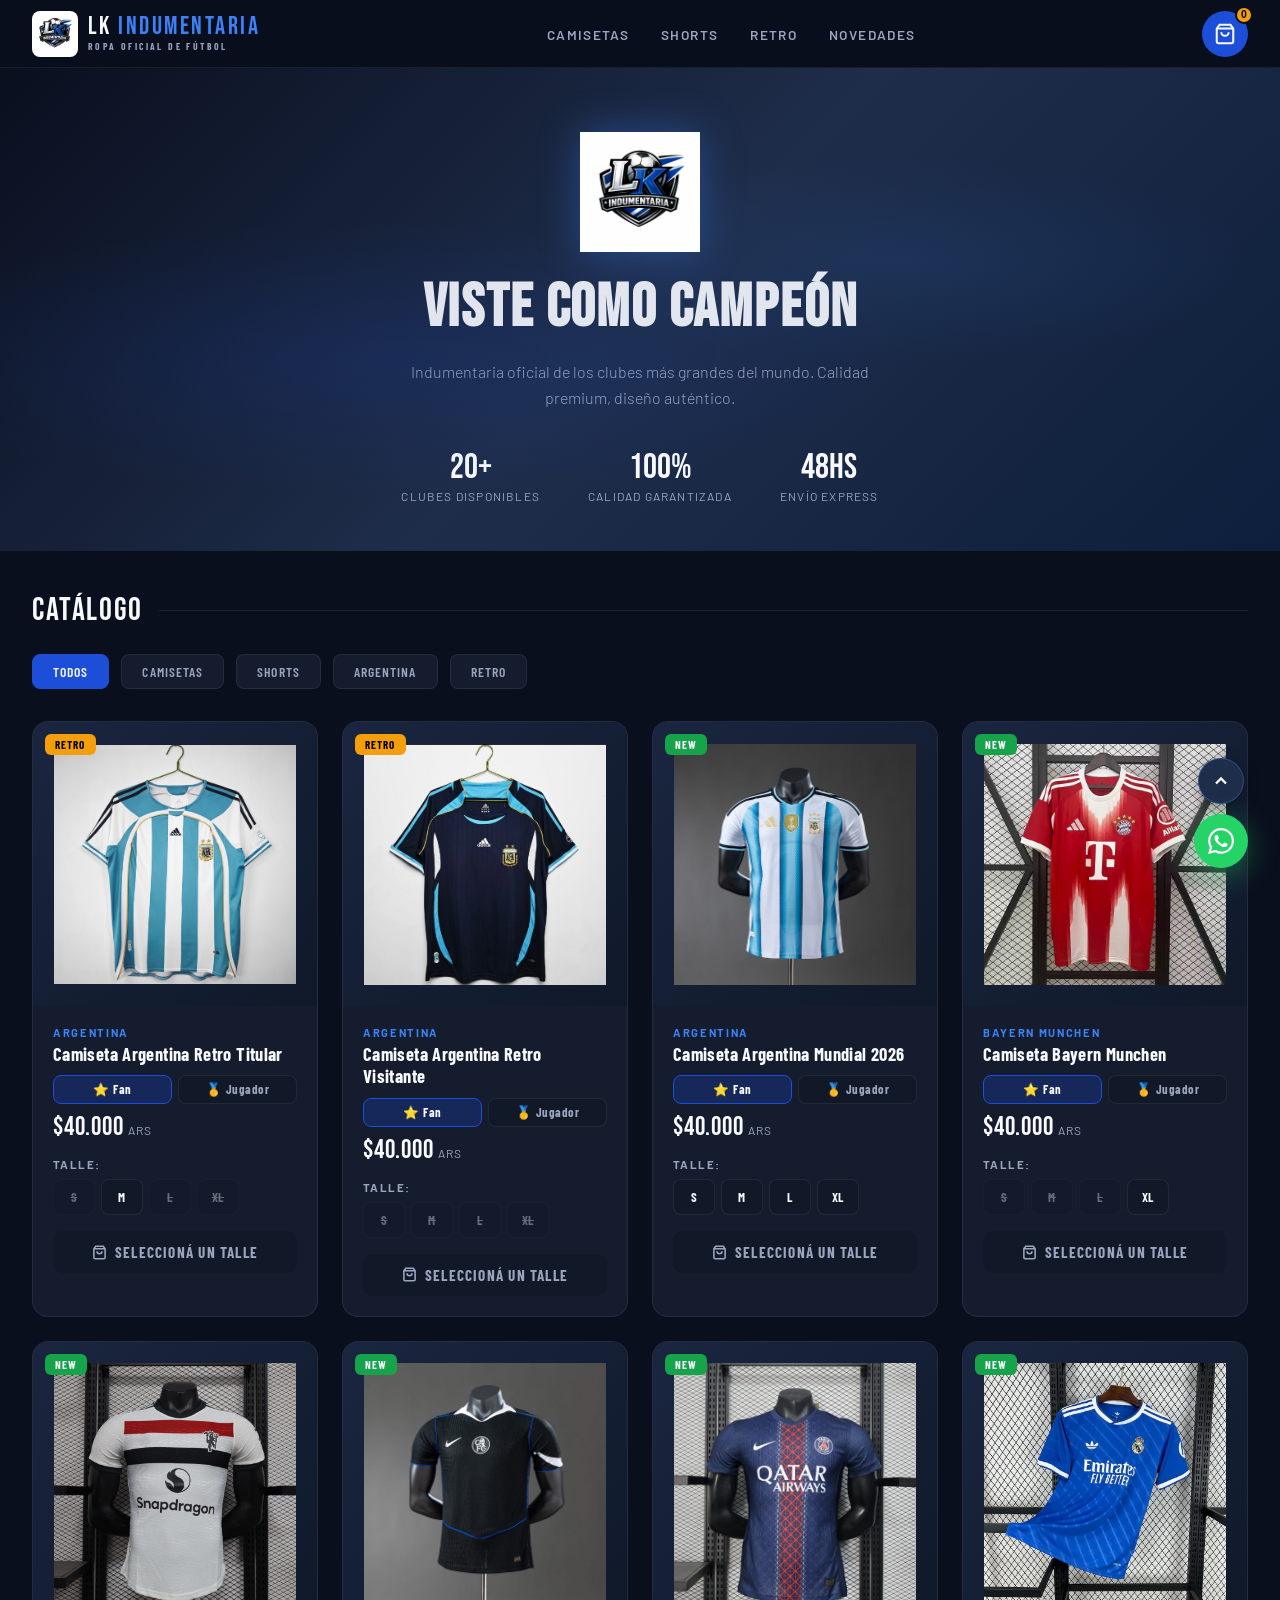
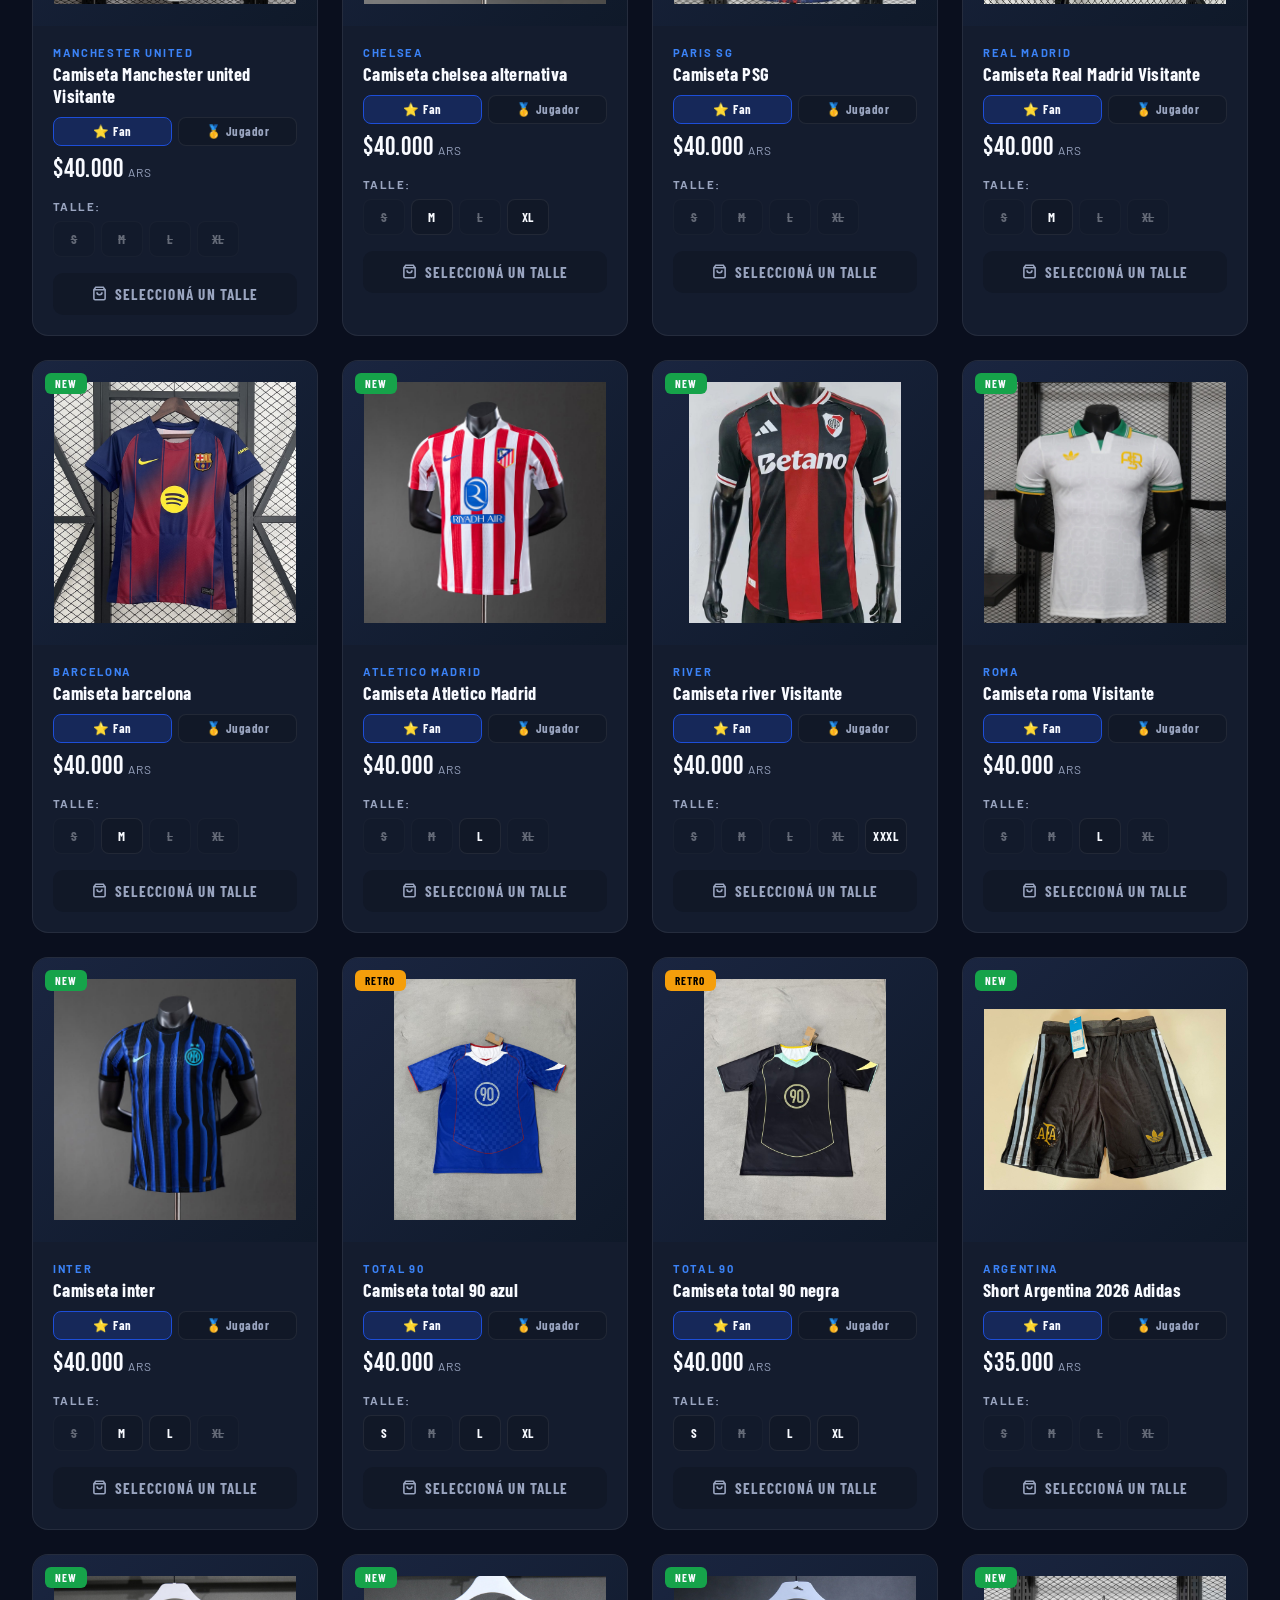
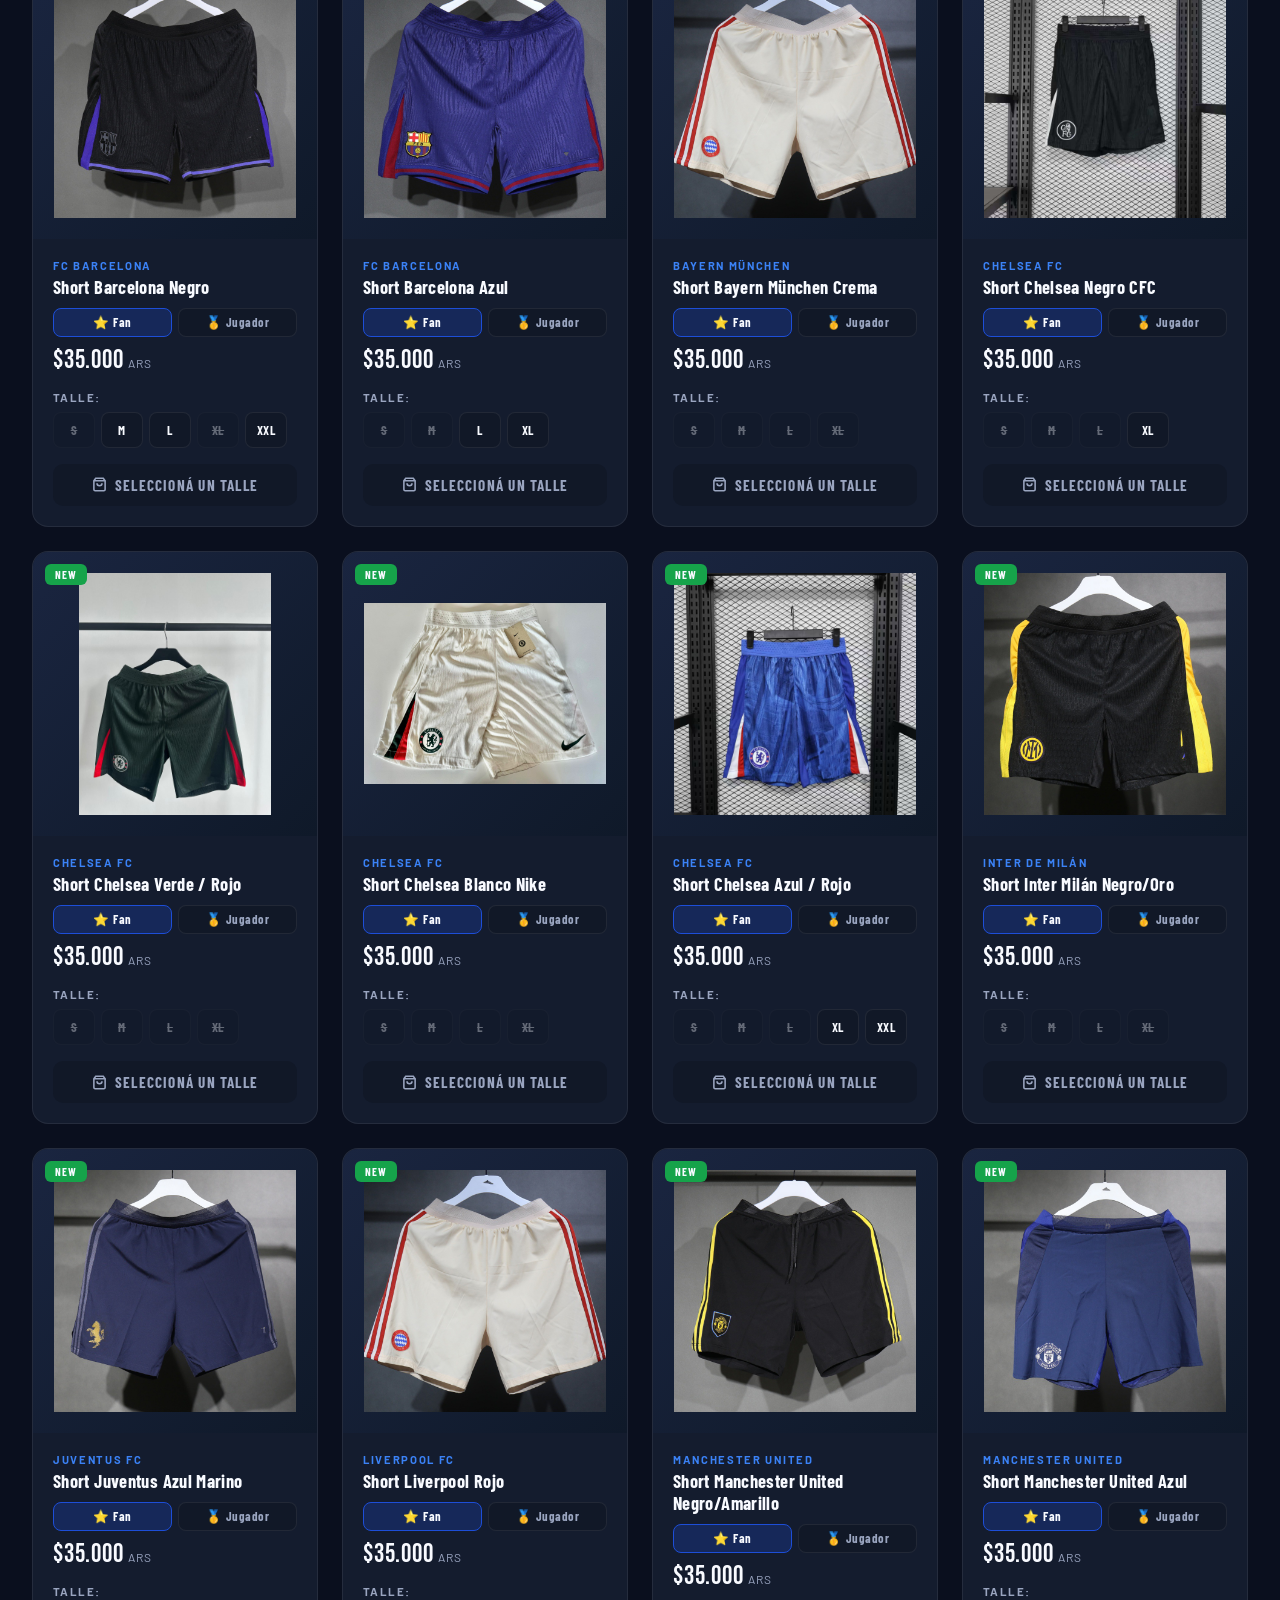
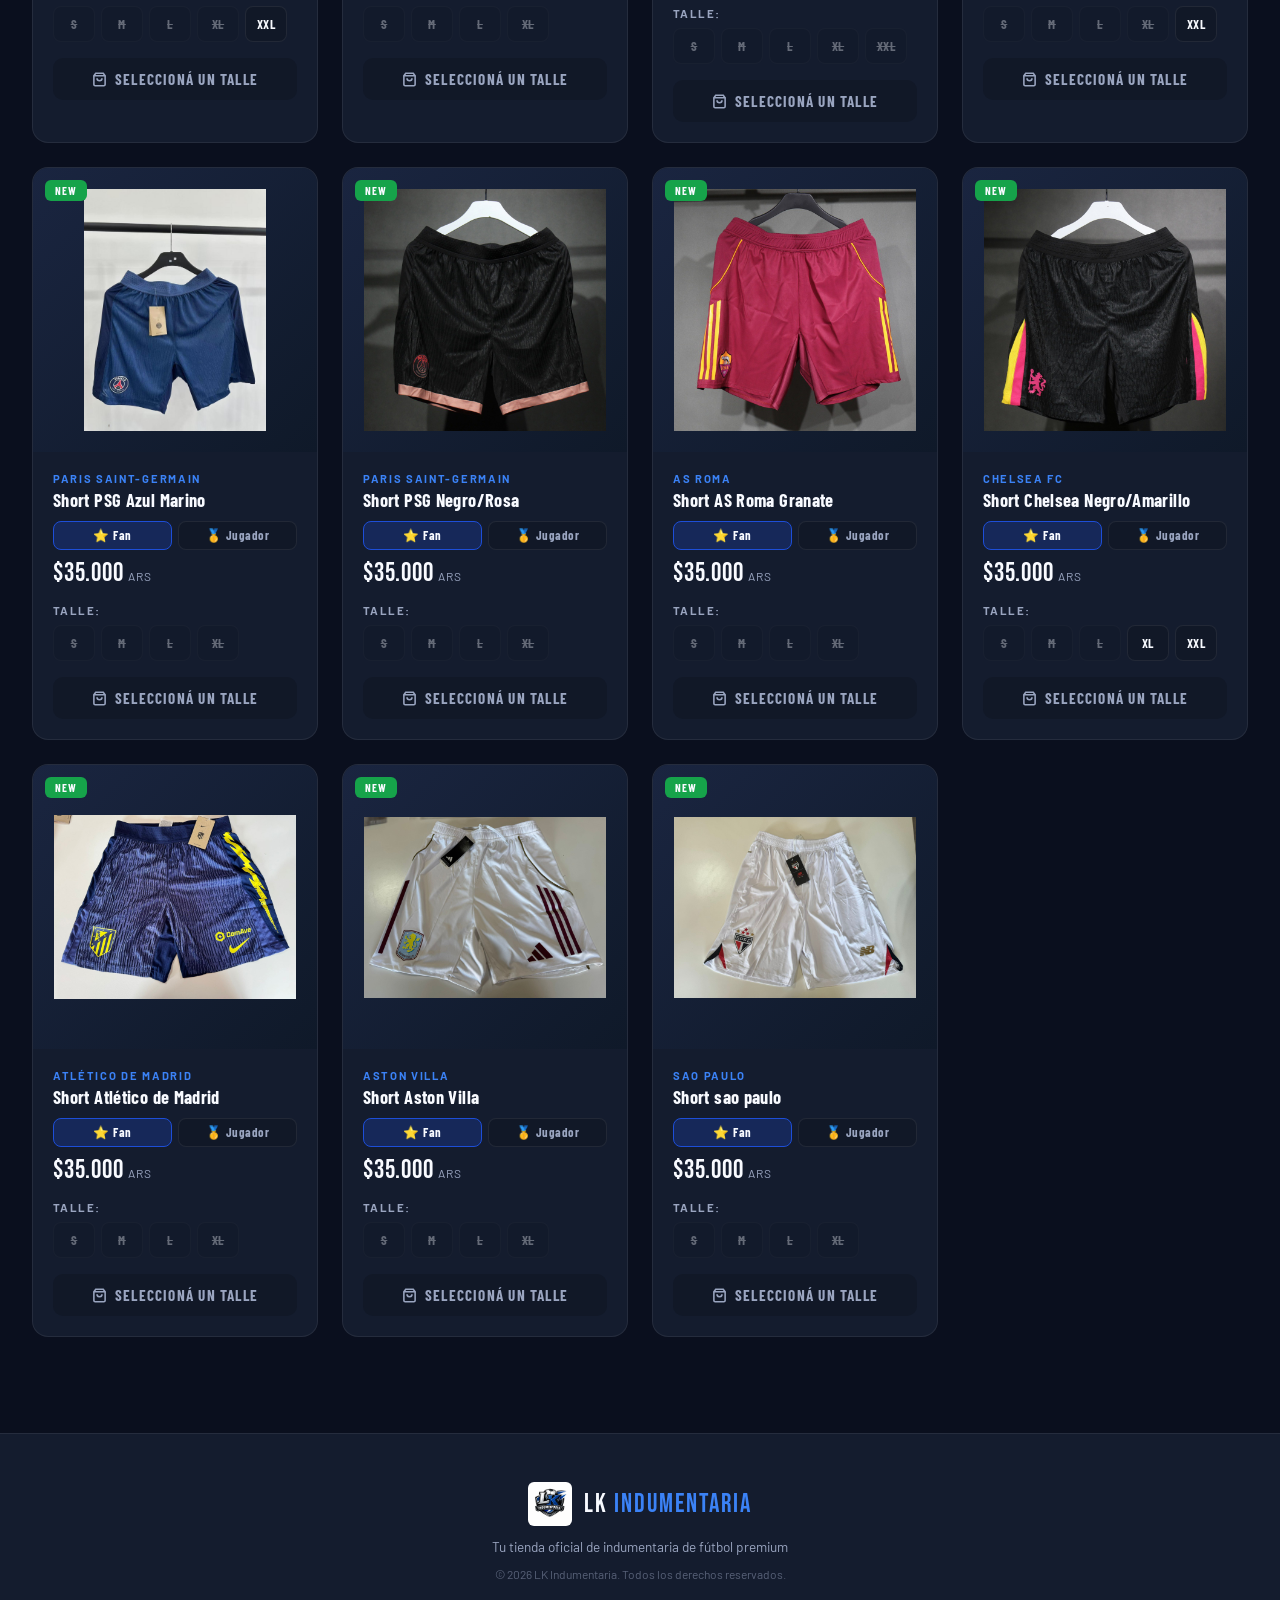
==== index.html @ b0dd3522 "agregano primeros archivos" ====
<!DOCTYPE html>
<html lang="es">
<head>
  <meta charset="UTF-8">
  <meta name="viewport" content="width=device-width, initial-scale=1.0">
  <title>LK Indumentaria — Ropa Oficial de Fútbol</title>
  <link rel="icon" type="image/jpeg" href="logo.jpeg">
  <link href="https://fonts.googleapis.com/css2?family=Bebas+Neue&family=Barlow:wght@300;400;500;600;700&family=Barlow+Condensed:wght@400;600;700;800&display=swap" rel="stylesheet">
  <link rel="stylesheet" href="style.css">
</head>
<body>

  <!-- ══════════════════ NAVBAR ══════════════════ -->
  <nav>
    <a class="nav-logo" href="#">
      <img data-logo src="" alt="LK Indumentaria Logo">
      <div>
        <div class="nav-logo-text">LK <span>Indumentaria</span></div>
        <div class="nav-logo-sub">Ropa Oficial de Fútbol</div>
      </div>
    </a>

    <ul class="nav-links">
      <li><a href="#catalog" onclick="filterFromNav('camiseta')">Camisetas</a></li>
      <li><a href="#catalog" onclick="filterFromNav('short')">Shorts</a></li>
      <li><a href="#catalog" onclick="filterFromNav('retro')">Retro</a></li>
      <li><a href="#catalog" onclick="filterFromNav('all')">Novedades</a></li>
    </ul>

    <div class="nav-right">
      <!-- Carrito: solo ícono + badge -->
      <button class="cart-btn" onclick="toggleCart()" title="Ver carrito">
        <svg width="22" height="22" fill="none" stroke="currentColor" stroke-width="2.2" viewBox="0 0 24 24">
          <path d="M6 2L3 6v14a2 2 0 002 2h14a2 2 0 002-2V6l-3-4z"/>
          <line x1="3" y1="6" x2="21" y2="6"/>
          <path d="M16 10a4 4 0 01-8 0"/>
        </svg>
        <span class="cart-count" id="cartCount">0</span>
      </button>
    </div>
  </nav>

  <!-- ══════════════════ HERO ══════════════════ -->
  <section class="hero">
    <img class="hero-logo" data-logo src="" alt="LK Indumentaria">
 
    <h1>VISTE COMO CAMPEÓN</h1>
    <p>Indumentaria oficial de los clubes más grandes del mundo. Calidad premium, diseño auténtico.</p>
    <div class="hero-stats">
      <div class="stat">
        <div class="stat-num">20+</div>
        <div class="stat-label">Clubes Disponibles</div>
      </div>
      <div class="stat">
        <div class="stat-num">100%</div>
        <div class="stat-label">Calidad Garantizada</div>
      </div>
      <div class="stat">
        <div class="stat-num">48hs</div>
        <div class="stat-label">Envío Express</div>
      </div>
    </div>
  </section>

  <!-- ══════════════════ FILTER TABS ══════════════════ -->
  <section class="filter-section">
    <div class="section-title">Catálogo</div>
    <div class="filter-tabs">
      <button class="filter-tab active" onclick="filterProducts('all', this)">Todos</button>
      <button class="filter-tab" onclick="filterProducts('camiseta', this)">Camisetas</button>
      <button class="filter-tab" onclick="filterProducts('short', this)">Shorts</button>
      <button class="filter-tab" onclick="filterProducts('argentina', this)">Argentina</button>
      <button class="filter-tab" onclick="filterProducts('retro', this)">Retro</button>
    </div>
  </section>

  <!-- ══════════════════ CATALOG ══════════════════ -->
  <div class="catalog" id="catalog"></div>

  <!-- ══════════════════ CART OVERLAY ══════════════════ -->
  <div class="cart-overlay" id="cartOverlay" onclick="toggleCart()"></div>

  <!-- ══════════════════ CART SIDEBAR ══════════════════ -->
  <div class="cart-sidebar" id="cartSidebar">
    <div class="cart-header">
      <h2>Carrito <span id="cartItemCount"></span></h2>
      <button class="close-cart" onclick="toggleCart()">✕</button>
    </div>
    <div class="cart-items" id="cartItems"></div>
    <div class="cart-footer" id="cartFooter" style="display:none">
      <div class="cart-total-row">
        <span class="cart-total-label">Total a pagar</span>
        <span class="cart-total-amount" id="cartTotal">$0</span>
      </div>
      <button class="checkout-btn">
        <svg width="20" height="20" viewBox="0 0 24 24" fill="currentColor">
          <path d="M17.472 14.382c-.297-.149-1.758-.867-2.03-.967-.273-.099-.471-.148-.67.15-.197.297-.767.966-.94 1.164-.173.199-.347.223-.644.075-.297-.15-1.255-.463-2.39-1.475-.883-.788-1.48-1.761-1.653-2.059-.173-.297-.018-.458.13-.606.134-.133.298-.347.446-.52.149-.174.198-.298.298-.497.099-.198.05-.371-.025-.52-.075-.149-.669-1.612-.916-2.207-.242-.579-.487-.5-.669-.51-.173-.008-.371-.01-.57-.01-.198 0-.52.074-.792.372-.272.297-1.04 1.016-1.04 2.479 0 1.462 1.065 2.875 1.213 3.074.149.198 2.096 3.2 5.077 4.487.709.306 1.262.489 1.694.625.712.227 1.36.195 1.871.118.571-.085 1.758-.719 2.006-1.413.248-.694.248-1.289.173-1.413-.074-.124-.272-.198-.57-.347m-5.421 7.403h-.004a9.87 9.87 0 01-5.031-1.378l-.361-.214-3.741.982.998-3.648-.235-.374a9.86 9.86 0 01-1.51-5.26c.001-5.45 4.436-9.884 9.888-9.884 2.64 0 5.122 1.03 6.988 2.898a9.825 9.825 0 012.893 6.994c-.003 5.45-4.437 9.884-9.885 9.884m8.413-18.297A11.815 11.815 0 0012.05 0C5.495 0 .16 5.335.157 11.892c0 2.096.547 4.142 1.588 5.945L.057 24l6.305-1.654a11.882 11.882 0 005.683 1.448h.005c6.554 0 11.89-5.335 11.893-11.893a11.821 11.821 0 00-3.48-8.413z"/>
        </svg>
        Pedir por WhatsApp
      </button>
      <p class="cart-note">🔒 Pago seguro · Envío a todo el país</p>
    </div>
  </div>

  <!-- ══════════════════ FABs (WhatsApp + Scroll Top) ══════════════════ -->
  <div class="fab-group">
    <!-- Scroll to top — aparece solo cuando bajás -->
    <button class="fab-scroll-top" id="fabScrollTop" onclick="scrollToTop()" title="Volver arriba">
      <svg width="20" height="20" fill="none" stroke="currentColor" stroke-width="2.8" viewBox="0 0 24 24">
        <polyline points="18 15 12 9 6 15"/>
      </svg>
    </button>
    <!-- WhatsApp — solo ícono -->
    <button class="wa-fab" onclick="openWhatsApp()" title="Consultanos por WhatsApp">
      <svg width="26" height="26" viewBox="0 0 24 24" fill="currentColor">
        <path d="M17.472 14.382c-.297-.149-1.758-.867-2.03-.967-.273-.099-.471-.148-.67.15-.197.297-.767.966-.94 1.164-.173.199-.347.223-.644.075-.297-.15-1.255-.463-2.39-1.475-.883-.788-1.48-1.761-1.653-2.059-.173-.297-.018-.458.13-.606.134-.133.298-.347.446-.52.149-.174.198-.298.298-.497.099-.198.05-.371-.025-.52-.075-.149-.669-1.612-.916-2.207-.242-.579-.487-.5-.669-.51-.173-.008-.371-.01-.57-.01-.198 0-.52.074-.792.372-.272.297-1.04 1.016-1.04 2.479 0 1.462 1.065 2.875 1.213 3.074.149.198 2.096 3.2 5.077 4.487.709.306 1.262.489 1.694.625.712.227 1.36.195 1.871.118.571-.085 1.758-.719 2.006-1.413.248-.694.248-1.289.173-1.413-.074-.124-.272-.198-.57-.347m-5.421 7.403h-.004a9.87 9.87 0 01-5.031-1.378l-.361-.214-3.741.982.998-3.648-.235-.374a9.86 9.86 0 01-1.51-5.26c.001-5.45 4.436-9.884 9.888-9.884 2.64 0 5.122 1.03 6.988 2.898a9.825 9.825 0 012.893 6.994c-.003 5.45-4.437 9.884-9.885 9.884m8.413-18.297A11.815 11.815 0 0012.05 0C5.495 0 .16 5.335.157 11.892c0 2.096.547 4.142 1.588 5.945L.057 24l6.305-1.654a11.882 11.882 0 005.683 1.448h.005c6.554 0 11.89-5.335 11.893-11.893a11.821 11.821 0 00-3.48-8.413z"/>
      </svg>
    </button>
  </div>

  <!-- ══════════════════ TOAST ══════════════════ -->
  <div class="toast-container" id="toastContainer"></div>

  <!-- ══════════════════ FOOTER ══════════════════ -->
  <footer>
    <div class="footer-inner">
      <div class="footer-logo-wrap">
        <img class="footer-logo-img" data-logo src="" alt="LK Indumentaria">
        <div class="footer-logo-text">LK <span>Indumentaria</span></div>
      </div>
      <p>Tu tienda oficial de indumentaria de fútbol premium</p>
      <p style="font-size:0.75rem;opacity:0.5">© 2026 LK Indumentaria. Todos los derechos reservados.</p>
    </div>
  </footer>

  <script src="store.js"></script>
  <script>
    // ── Scroll to top ──────────────────────────────────
    var fabScrollTop = document.getElementById('fabScrollTop');

    window.addEventListener('scroll', function() {
      if (window.scrollY > 400) {
        fabScrollTop.classList.add('visible');
      } else {
        fabScrollTop.classList.remove('visible');
      }
    });

    function scrollToTop() {
      window.scrollTo({ top: 0, behavior: 'smooth' });
    }
  </script>
</body>
</html>
---- style.css ----
:root {
  --navy: #0a0f1e;
  --navy-mid: #111827;
  --navy-light: #1e2d4a;
  --navy-card: #141c2e;
  --blue-accent: #1d4ed8;
  --blue-glow: #3b82f6;
  --white: #f8faff;
  --white-muted: #9aa5c0;
  --gold: #f59e0b;
  --red: #ef4444;
  --green: #22c55e;
  --wa-green: #25d366;
  --border: rgba(255,255,255,0.07);
}

* { box-sizing: border-box; margin: 0; padding: 0; }

body {
  font-family: 'Barlow', sans-serif;
  background: var(--navy);
  color: var(--white);
  min-height: 100vh;
  overflow-x: hidden;
}

::-webkit-scrollbar { width: 6px; }
::-webkit-scrollbar-track { background: var(--navy); }
::-webkit-scrollbar-thumb { background: var(--blue-accent); border-radius: 3px; }

/* ── NAV ── */
nav {
  position: sticky;
  top: 0;
  z-index: 100;
  background: rgba(10,15,30,0.95);
  backdrop-filter: blur(20px);
  border-bottom: 1px solid var(--border);
  padding: 0 2rem;
  display: flex;
  align-items: center;
  justify-content: space-between;
  height: 68px;
}

.nav-logo {
  display: flex;
  align-items: center;
  gap: 10px;
  text-decoration: none;
}

.nav-logo img {
  width: 46px;
  height: 46px;
  object-fit: contain;
  border-radius: 8px;
}

.nav-logo-text {
  font-family: 'Bebas Neue', sans-serif;
  font-size: 1.55rem;
  letter-spacing: 0.1em;
  color: var(--white);
  line-height: 1;
}

.nav-logo-text span { color: var(--blue-glow); }

.nav-logo-sub {
  font-family: 'Barlow Condensed', sans-serif;
  font-size: 0.6rem;
  font-weight: 700;
  letter-spacing: 0.25em;
  text-transform: uppercase;
  color: var(--white-muted);
  margin-top: 1px;
}

.nav-links {
  display: flex;
  gap: 2rem;
  list-style: none;
}

.nav-links a {
  text-decoration: none;
  color: var(--white-muted);
  font-size: 0.85rem;
  font-weight: 600;
  letter-spacing: 0.1em;
  text-transform: uppercase;
  transition: color 0.2s;
}

.nav-links a:hover { color: var(--white); }

.nav-right { display: flex; align-items: center; gap: 1rem; }

/* ── CARRITO — solo ícono circular ── */
.cart-btn {
  position: relative;
  background: var(--blue-accent);
  border: none;
  border-radius: 50%;
  width: 46px;
  height: 46px;
  color: var(--white);
  cursor: pointer;
  display: flex;
  align-items: center;
  justify-content: center;
  transition: background 0.2s, transform 0.1s;
  flex-shrink: 0;
}

.cart-btn:hover { background: var(--blue-glow); transform: translateY(-1px); }
.cart-btn:active { transform: translateY(0); }

.cart-count {
  position: absolute;
  top: -5px;
  right: -5px;
  background: var(--gold);
  color: #000;
  font-size: 0.65rem;
  font-weight: 800;
  min-width: 18px;
  height: 18px;
  border-radius: 50%;
  display: flex;
  align-items: center;
  justify-content: center;
  padding: 0 3px;
  border: 2px solid var(--navy);
}

/* ── HERO ── */
.hero {
  background: linear-gradient(135deg, var(--navy) 0%, var(--navy-light) 50%, #0d1f3c 100%);
  padding: 4rem 2rem 3rem;
  text-align: center;
  position: relative;
  overflow: hidden;
}

.hero::before {
  content: '';
  position: absolute;
  inset: 0;
  background:
    radial-gradient(ellipse 60% 40% at 30% 60%, rgba(29,78,216,0.15) 0%, transparent 70%),
    radial-gradient(ellipse 40% 30% at 70% 40%, rgba(59,130,246,0.1) 0%, transparent 70%);
  pointer-events: none;
}

.hero-logo {
  width: 120px;
  height: 120px;
  object-fit: contain;
  margin: 0 auto 1.5rem;
  display: block;
  filter: drop-shadow(0 0 20px rgba(59,130,246,0.4));
  animation: heroLogoIn 0.8s ease;
}

@keyframes heroLogoIn {
  from { opacity: 0; transform: scale(0.7) translateY(-20px); }
  to   { opacity: 1; transform: scale(1) translateY(0); }
}

.hero-tag {
  display: inline-block;
  background: rgba(29,78,216,0.2);
  border: 1px solid rgba(59,130,246,0.3);
  color: var(--blue-glow);
  font-size: 0.75rem;
  font-weight: 700;
  letter-spacing: 0.2em;
  text-transform: uppercase;
  padding: 6px 16px;
  border-radius: 100px;
  margin-bottom: 1.2rem;
}

.hero h1 {
  font-family: 'Bebas Neue', sans-serif;
  font-size: clamp(2.2rem, 5vw, 3.8rem);
  line-height: 1.05;
  letter-spacing: 0.03em;
  margin-bottom: 1.2rem;
  position: relative;
  opacity: 0.9;
}

.hero h1 em { font-style: normal; color: var(--blue-glow); }

.hero p {
  font-size: 1rem;
  color: var(--white-muted);
  max-width: 480px;
  margin: 0 auto 2rem;
  line-height: 1.6;
  font-weight: 300;
}

.hero-stats {
  display: flex;
  justify-content: center;
  gap: 3rem;
  margin-top: 2.5rem;
  flex-wrap: wrap;
}

.stat { text-align: center; }

.stat-num {
  font-family: 'Bebas Neue', sans-serif;
  font-size: 2.2rem;
  color: var(--white);
  line-height: 1;
}

.stat-label {
  font-size: 0.75rem;
  color: var(--white-muted);
  text-transform: uppercase;
  letter-spacing: 0.1em;
  margin-top: 4px;
}

/* ── FILTERS ── */
.filter-section {
  padding: 2.5rem 2rem 0;
  max-width: 1400px;
  margin: 0 auto;
}

.section-title {
  font-family: 'Bebas Neue', sans-serif;
  font-size: 2rem;
  letter-spacing: 0.05em;
  margin-bottom: 1.5rem;
  display: flex;
  align-items: center;
  gap: 1rem;
}

.section-title::after {
  content: '';
  flex: 1;
  height: 1px;
  background: var(--border);
}

.filter-tabs { display: flex; gap: 0.75rem; flex-wrap: wrap; }

.filter-tab {
  background: var(--navy-card);
  border: 1px solid var(--border);
  color: var(--white-muted);
  font-family: 'Barlow Condensed', sans-serif;
  font-size: 0.85rem;
  font-weight: 600;
  letter-spacing: 0.08em;
  text-transform: uppercase;
  padding: 8px 20px;
  border-radius: 8px;
  cursor: pointer;
  transition: all 0.2s;
}

.filter-tab:hover { border-color: var(--blue-glow); color: var(--white); }

.filter-tab.active {
  background: var(--blue-accent);
  border-color: var(--blue-accent);
  color: var(--white);
}

/* ── CATALOG GRID ── */
.catalog {
  max-width: 1400px;
  margin: 2rem auto;
  padding: 0 2rem 4rem;
  display: grid;
  grid-template-columns: repeat(auto-fill, minmax(280px, 1fr));
  gap: 1.5rem;
}

/* ── PRODUCT CARD ── */
.product-card {
  background: var(--navy-card);
  border: 1px solid var(--border);
  border-radius: 16px;
  overflow: hidden;
  transition: transform 0.25s, border-color 0.25s, box-shadow 0.25s;
}

.product-card:hover {
  transform: translateY(-4px);
  border-color: rgba(59,130,246,0.3);
  box-shadow: 0 20px 40px rgba(0,0,0,0.4), 0 0 0 1px rgba(59,130,246,0.1);
}

.product-img-wrap {
  position: relative;
  background: linear-gradient(135deg, #1a2540 0%, #0f1929 100%);
  aspect-ratio: 1;
  overflow: hidden;
  display: flex;
  align-items: center;
  justify-content: center;
  cursor: zoom-in;
}

.product-img-wrap img {
  width: 85%;
  height: 85%;
  object-fit: contain;
  transition: transform 0.4s;
}

.product-card:hover .product-img-wrap img { transform: scale(1.05); }

.img-zoom-hint {
  position: absolute;
  bottom: 10px;
  right: 10px;
  background: rgba(0,0,0,0.55);
  backdrop-filter: blur(4px);
  border-radius: 8px;
  font-size: 0.85rem;
  padding: 4px 8px;
  opacity: 0;
  transition: opacity 0.2s;
  pointer-events: none;
}

.product-img-wrap:hover .img-zoom-hint { opacity: 1; }

.product-badge {
  position: absolute;
  top: 12px;
  left: 12px;
  background: var(--blue-accent);
  color: var(--white);
  font-family: 'Barlow Condensed', sans-serif;
  font-size: 0.7rem;
  font-weight: 700;
  letter-spacing: 0.1em;
  text-transform: uppercase;
  padding: 4px 10px;
  border-radius: 6px;
}

.product-badge.retro { background: var(--gold); color: #000; }
.product-badge.new   { background: #16a34a; }

.product-info { padding: 1.25rem; }

.product-club {
  font-size: 0.7rem;
  font-weight: 700;
  letter-spacing: 0.15em;
  text-transform: uppercase;
  color: var(--blue-glow);
  margin-bottom: 4px;
}

.product-name {
  font-family: 'Barlow Condensed', sans-serif;
  font-size: 1.15rem;
  font-weight: 700;
  letter-spacing: 0.02em;
  color: var(--white);
  margin-bottom: 10px;
  line-height: 1.2;
}

/* ── VERSION TOGGLE ── */
.version-toggle {
  display: flex;
  gap: 6px;
  margin-bottom: 8px;
}

.ver-btn {
  flex: 1;
  padding: 6px 8px;
  background: var(--navy-mid);
  border: 1px solid var(--border);
  border-radius: 8px;
  color: var(--white-muted);
  font-family: 'Barlow Condensed', sans-serif;
  font-size: 0.78rem;
  font-weight: 700;
  letter-spacing: 0.04em;
  cursor: pointer;
  transition: all 0.18s;
  text-align: center;
}

.ver-btn:hover { border-color: var(--blue-glow); color: var(--white); }

.ver-btn.active {
  background: rgba(29,78,216,0.25);
  border-color: var(--blue-accent);
  color: var(--white);
}

.ver-btn.jugador.active {
  background: rgba(245,158,11,0.18);
  border-color: var(--gold);
  color: var(--gold);
}

.version-info-tag {
  font-size: 0.68rem;
  color: var(--gold);
  letter-spacing: 0.06em;
  margin-bottom: 6px;
  font-weight: 600;
  opacity: 0.85;
}

.product-price {
  font-family: 'Bebas Neue', sans-serif;
  font-size: 1.6rem;
  color: var(--white);
  letter-spacing: 0.03em;
  margin-bottom: 14px;
  transition: color 0.2s;
}

.product-price small {
  font-family: 'Barlow', sans-serif;
  font-size: 0.75rem;
  color: var(--white-muted);
  font-weight: 400;
}

.size-label {
  font-size: 0.72rem;
  font-weight: 700;
  letter-spacing: 0.12em;
  text-transform: uppercase;
  color: var(--white-muted);
  margin-bottom: 8px;
}

.size-grid { display: flex; gap: 6px; flex-wrap: wrap; margin-bottom: 16px; }

.size-btn {
  width: 42px;
  height: 36px;
  background: var(--navy-mid);
  border: 1px solid var(--border);
  color: var(--white);
  font-family: 'Barlow Condensed', sans-serif;
  font-size: 0.8rem;
  font-weight: 700;
  letter-spacing: 0.05em;
  border-radius: 8px;
  cursor: pointer;
  transition: all 0.15s;
}

.size-btn:hover:not(.out-of-stock) { border-color: var(--blue-glow); color: var(--blue-glow); }
.size-btn.selected { background: var(--blue-accent); border-color: var(--blue-accent); color: var(--white); }
.size-btn.out-of-stock { opacity: 0.35; cursor: not-allowed; text-decoration: line-through; }

.add-btn {
  width: 100%;
  padding: 12px;
  background: var(--blue-accent);
  border: none;
  border-radius: 10px;
  color: var(--white);
  font-family: 'Barlow Condensed', sans-serif;
  font-size: 0.95rem;
  font-weight: 700;
  letter-spacing: 0.08em;
  text-transform: uppercase;
  cursor: pointer;
  transition: background 0.2s, transform 0.1s;
  display: flex;
  align-items: center;
  justify-content: center;
  gap: 8px;
}

.add-btn:hover { background: var(--blue-glow); transform: translateY(-1px); }
.add-btn:active { transform: translateY(0); }
.add-btn:disabled { background: var(--navy-mid); color: var(--white-muted); cursor: not-allowed; transform: none; }

/* ── IMAGE MODAL ── */
.img-modal {
  position: fixed;
  inset: 0;
  z-index: 500;
  display: flex;
  align-items: center;
  justify-content: center;
  opacity: 0;
  pointer-events: none;
  transition: opacity 0.25s;
}

.img-modal.open { opacity: 1; pointer-events: all; }

.img-modal-backdrop {
  position: absolute;
  inset: 0;
  background: rgba(0,0,0,0.85);
  backdrop-filter: blur(8px);
}

.img-modal-content {
  position: relative;
  z-index: 1;
  max-width: min(90vw, 520px);
  width: 100%;
  background: var(--navy-card);
  border: 1px solid rgba(59,130,246,0.25);
  border-radius: 20px;
  overflow: hidden;
  display: flex;
  flex-direction: column;
  align-items: center;
  box-shadow: 0 40px 80px rgba(0,0,0,0.7);
  transform: scale(0.92);
  transition: transform 0.25s cubic-bezier(0.34,1.56,0.64,1);
}

.img-modal.open .img-modal-content { transform: scale(1); }

.img-modal-content img {
  width: 100%;
  max-height: 70vh;
  object-fit: contain;
  background: linear-gradient(135deg, #1a2540 0%, #0f1929 100%);
  padding: 1.5rem;
}

.img-modal-name {
  font-family: 'Barlow Condensed', sans-serif;
  font-size: 1rem;
  font-weight: 700;
  color: var(--white-muted);
  padding: 0.85rem 1.5rem;
  text-align: center;
  letter-spacing: 0.04em;
  border-top: 1px solid var(--border);
  width: 100%;
}

.img-modal-close {
  position: absolute;
  top: 12px; right: 12px;
  background: rgba(0,0,0,0.5);
  border: 1px solid var(--border);
  color: var(--white);
  width: 34px; height: 34px;
  border-radius: 50%;
  cursor: pointer;
  font-size: 1rem;
  display: flex;
  align-items: center;
  justify-content: center;
  transition: background 0.2s;
  z-index: 2;
}

.img-modal-close:hover { background: var(--red); border-color: var(--red); }

/* ── CART SIDEBAR ── */
.cart-overlay {
  position: fixed;
  inset: 0;
  background: rgba(0,0,0,0.6);
  backdrop-filter: blur(4px);
  z-index: 200;
  opacity: 0;
  pointer-events: none;
  transition: opacity 0.3s;
}

.cart-overlay.open { opacity: 1; pointer-events: all; }

.cart-sidebar {
  position: fixed;
  top: 0; right: 0; bottom: 0;
  width: min(420px, 100vw);
  background: var(--navy-mid);
  border-left: 1px solid var(--border);
  z-index: 300;
  display: flex;
  flex-direction: column;
  transform: translateX(100%);
  transition: transform 0.35s cubic-bezier(0.4,0,0.2,1);
}

.cart-sidebar.open { transform: translateX(0); }

.cart-header {
  padding: 1.5rem;
  border-bottom: 1px solid var(--border);
  display: flex;
  align-items: center;
  justify-content: space-between;
  flex-shrink: 0;
}

.cart-header h2 {
  font-family: 'Bebas Neue', sans-serif;
  font-size: 1.6rem;
  letter-spacing: 0.05em;
}

.cart-header h2 span {
  color: var(--blue-glow);
  font-size: 1rem;
  font-family: 'Barlow', sans-serif;
  font-weight: 400;
  margin-left: 8px;
}

.close-cart {
  background: var(--navy-card);
  border: 1px solid var(--border);
  color: var(--white);
  width: 36px; height: 36px;
  border-radius: 8px;
  cursor: pointer;
  font-size: 1.2rem;
  display: flex;
  align-items: center;
  justify-content: center;
  transition: background 0.2s;
}

.close-cart:hover { background: var(--navy-light); }

.cart-items { flex: 1; overflow-y: auto; padding: 1rem 1.5rem; }

.cart-empty {
  display: flex;
  flex-direction: column;
  align-items: center;
  justify-content: center;
  height: 100%;
  gap: 1rem;
  color: var(--white-muted);
}

.cart-empty-icon { font-size: 4rem; opacity: 0.3; }
.cart-empty p { font-size: 0.9rem; text-align: center; line-height: 1.6; }

.cart-item {
  display: flex;
  gap: 1rem;
  padding: 1rem 0;
  border-bottom: 1px solid var(--border);
  animation: slideIn 0.2s ease;
}

@keyframes slideIn {
  from { opacity: 0; transform: translateX(20px); }
  to   { opacity: 1; transform: translateX(0); }
}

.cart-item-img {
  width: 72px; height: 72px;
  background: linear-gradient(135deg, #1a2540, #0f1929);
  border-radius: 10px;
  overflow: hidden;
  flex-shrink: 0;
  display: flex;
  align-items: center;
  justify-content: center;
}

.cart-item-img img { width: 85%; height: 85%; object-fit: contain; }

.cart-item-info { flex: 1; min-width: 0; }

.cart-item-name {
  font-family: 'Barlow Condensed', sans-serif;
  font-size: 0.95rem;
  font-weight: 700;
  color: var(--white);
  margin-bottom: 2px;
  white-space: nowrap;
  overflow: hidden;
  text-overflow: ellipsis;
}

.cart-item-size {
  font-size: 0.75rem;
  color: var(--blue-glow);
  font-weight: 600;
  text-transform: uppercase;
  letter-spacing: 0.08em;
  margin-bottom: 8px;
}

.cart-version-tag { color: var(--white-muted); font-size: 0.72rem; }

.cart-item-controls { display: flex; align-items: center; gap: 8px; }

.qty-btn {
  width: 28px; height: 28px;
  background: var(--navy-light);
  border: 1px solid var(--border);
  color: var(--white);
  border-radius: 6px;
  cursor: pointer;
  font-size: 1rem;
  display: flex;
  align-items: center;
  justify-content: center;
  transition: background 0.15s;
  flex-shrink: 0;
}

.qty-btn:hover { background: var(--blue-accent); border-color: var(--blue-accent); }

.qty-num {
  font-family: 'Barlow Condensed', sans-serif;
  font-weight: 700;
  font-size: 0.9rem;
  min-width: 20px;
  text-align: center;
}

.cart-item-price {
  font-family: 'Bebas Neue', sans-serif;
  font-size: 1.2rem;
  letter-spacing: 0.03em;
  flex-shrink: 0;
  display: flex;
  flex-direction: column;
  align-items: flex-end;
  justify-content: space-between;
}

.remove-item {
  background: none;
  border: none;
  color: var(--white-muted);
  cursor: pointer;
  font-size: 0.8rem;
  padding: 2px;
  transition: color 0.15s;
}

.remove-item:hover { color: var(--red); }

.cart-footer { padding: 1.5rem; border-top: 1px solid var(--border); flex-shrink: 0; }

.cart-total-row {
  display: flex;
  justify-content: space-between;
  align-items: center;
  margin-bottom: 1rem;
}

.cart-total-label {
  font-size: 0.85rem;
  color: var(--white-muted);
  text-transform: uppercase;
  letter-spacing: 0.1em;
  font-weight: 600;
}

.cart-total-amount {
  font-family: 'Bebas Neue', sans-serif;
  font-size: 2rem;
  letter-spacing: 0.03em;
  color: var(--white);
}

.checkout-btn {
  width: 100%;
  padding: 16px;
  background: linear-gradient(135deg, #16a34a, var(--wa-green));
  border: none;
  border-radius: 12px;
  color: var(--white);
  font-family: 'Bebas Neue', sans-serif;
  font-size: 1.2rem;
  letter-spacing: 0.1em;
  cursor: pointer;
  transition: opacity 0.2s, transform 0.1s;
  display: flex;
  align-items: center;
  justify-content: center;
  gap: 10px;
}

.checkout-btn:hover { opacity: 0.9; transform: translateY(-1px); }
.checkout-btn:active { transform: translateY(0); }

.cart-note { font-size: 0.72rem; color: var(--white-muted); text-align: center; margin-top: 10px; }

/* ── FAB GROUP (WhatsApp + Scroll Top) ── */
.fab-group {
  position: fixed;
  bottom: 2rem;
  right: 2rem;
  z-index: 150;
  display: flex;
  flex-direction: column;
  align-items: center;
  gap: 10px;
}

/* Flecha scroll-to-top */
.fab-scroll-top {
  width: 46px;
  height: 46px;
  background: var(--navy-light);
  border: 1px solid rgba(59,130,246,0.35);
  border-radius: 50%;
  color: var(--white);
  cursor: pointer;
  display: flex;
  align-items: center;
  justify-content: center;
  box-shadow: 0 4px 16px rgba(0,0,0,0.4);
  transition: background 0.2s, transform 0.2s, opacity 0.3s, visibility 0.3s;
  opacity: 0;
  visibility: hidden;
  transform: translateY(10px);
}

.fab-scroll-top.visible {
  opacity: 1;
  visibility: visible;
  transform: translateY(0);
}

.fab-scroll-top:hover {
  background: var(--blue-accent);
  border-color: var(--blue-accent);
  transform: translateY(-2px);
}

/* WhatsApp — solo ícono circular */
.wa-fab {
  width: 54px;
  height: 54px;
  background: var(--wa-green);
  border: none;
  border-radius: 50%;
  color: #fff;
  cursor: pointer;
  display: flex;
  align-items: center;
  justify-content: center;
  box-shadow: 0 8px 30px rgba(37,211,102,0.4);
  transition: transform 0.2s, box-shadow 0.2s;
  animation: fabIn 0.6s 0.5s cubic-bezier(0.34,1.56,0.64,1) both;
  flex-shrink: 0;
}

@keyframes fabIn {
  from { opacity: 0; transform: scale(0.5) translateY(30px); }
  to   { opacity: 1; transform: scale(1) translateY(0); }
}

.wa-fab:hover {
  transform: translateY(-3px) scale(1.06);
  box-shadow: 0 14px 40px rgba(37,211,102,0.55);
}

/* ── TOAST ── */
.toast-container {
  position: fixed;
  bottom: 2rem;
  left: 50%;
  transform: translateX(-50%);
  z-index: 400;
  display: flex;
  flex-direction: column;
  gap: 0.5rem;
  pointer-events: none;
}

.toast {
  background: var(--navy-card);
  border: 1px solid rgba(59,130,246,0.4);
  border-radius: 10px;
  padding: 12px 20px;
  color: var(--white);
  font-size: 0.85rem;
  font-weight: 600;
  display: flex;
  align-items: center;
  gap: 8px;
  white-space: nowrap;
  animation: toastIn 0.3s ease, toastOut 0.3s ease 2.2s forwards;
  box-shadow: 0 8px 30px rgba(0,0,0,0.4);
}

.toast.success { border-color: rgba(34,197,94,0.4); }
.toast.error   { border-color: rgba(239,68,68,0.4); }

@keyframes toastIn  { from { opacity:0; transform:translateY(20px); }  to { opacity:1; transform:translateY(0); } }
@keyframes toastOut { from { opacity:1; transform:translateY(0); } to { opacity:0; transform:translateY(-10px); } }

/* ── FOOTER ── */
footer {
  background: var(--navy-card);
  border-top: 1px solid var(--border);
  padding: 3rem 2rem;
  text-align: center;
  color: var(--white-muted);
  font-size: 0.85rem;
}

.footer-inner { display: flex; flex-direction: column; align-items: center; gap: 0.75rem; }

.footer-logo-wrap { display: flex; align-items: center; gap: 12px; }

.footer-logo-img { width: 44px; height: 44px; object-fit: contain; border-radius: 6px; }

.footer-logo-text {
  font-family: 'Bebas Neue', sans-serif;
  font-size: 1.6rem;
  color: var(--white);
  letter-spacing: 0.08em;
}

.footer-logo-text span { color: var(--blue-glow); }

/* ── RESPONSIVE ── */
@media (max-width: 768px) {
  .nav-links { display: none; }
  .hero { padding: 2.5rem 1.5rem 2.5rem; }

  .catalog {
    padding: 0 0.75rem 3rem;
    grid-template-columns: repeat(2, 1fr);
    gap: 0.75rem;
  }

  .filter-section { padding: 2rem 1rem 0; }
  .hero-stats { gap: 2rem; }

  .product-info { padding: 0.75rem; }
  .product-club { font-size: 0.62rem; margin-bottom: 2px; }
  .product-name { font-size: 0.82rem; margin-bottom: 7px; line-height: 1.15; }
  .product-price { font-size: 1.2rem; margin-bottom: 8px; }
  .size-label { font-size: 0.62rem; margin-bottom: 5px; }
  .size-grid { gap: 4px; margin-bottom: 10px; }
  .size-btn { width: 32px; height: 28px; font-size: 0.66rem; border-radius: 6px; }
  .add-btn { font-size: 0.75rem; padding: 9px 6px; gap: 5px; }
  .add-btn svg { display: none; }

  .version-toggle { gap: 4px; margin-bottom: 6px; }
  .ver-btn { padding: 4px 6px; font-size: 0.7rem; }
  .version-info-tag { font-size: 0.6rem; }

  .hero-logo { width: 90px; height: 90px; }
  .hero h1 { font-size: clamp(1.8rem, 7vw, 2.8rem); }

  .fab-group { bottom: 1.25rem; right: 1.25rem; }
  .wa-fab { width: 50px; height: 50px; }
  .fab-scroll-top { width: 42px; height: 42px; }
}

@media (max-width: 380px) {
  .catalog {
    grid-template-columns: repeat(2, 1fr);
    gap: 0.5rem;
    padding: 0 0.5rem 3rem;
  }
  .product-info { padding: 0.6rem; }
  .product-name { font-size: 0.76rem; }
  .size-btn { width: 28px; height: 26px; font-size: 0.6rem; }
}
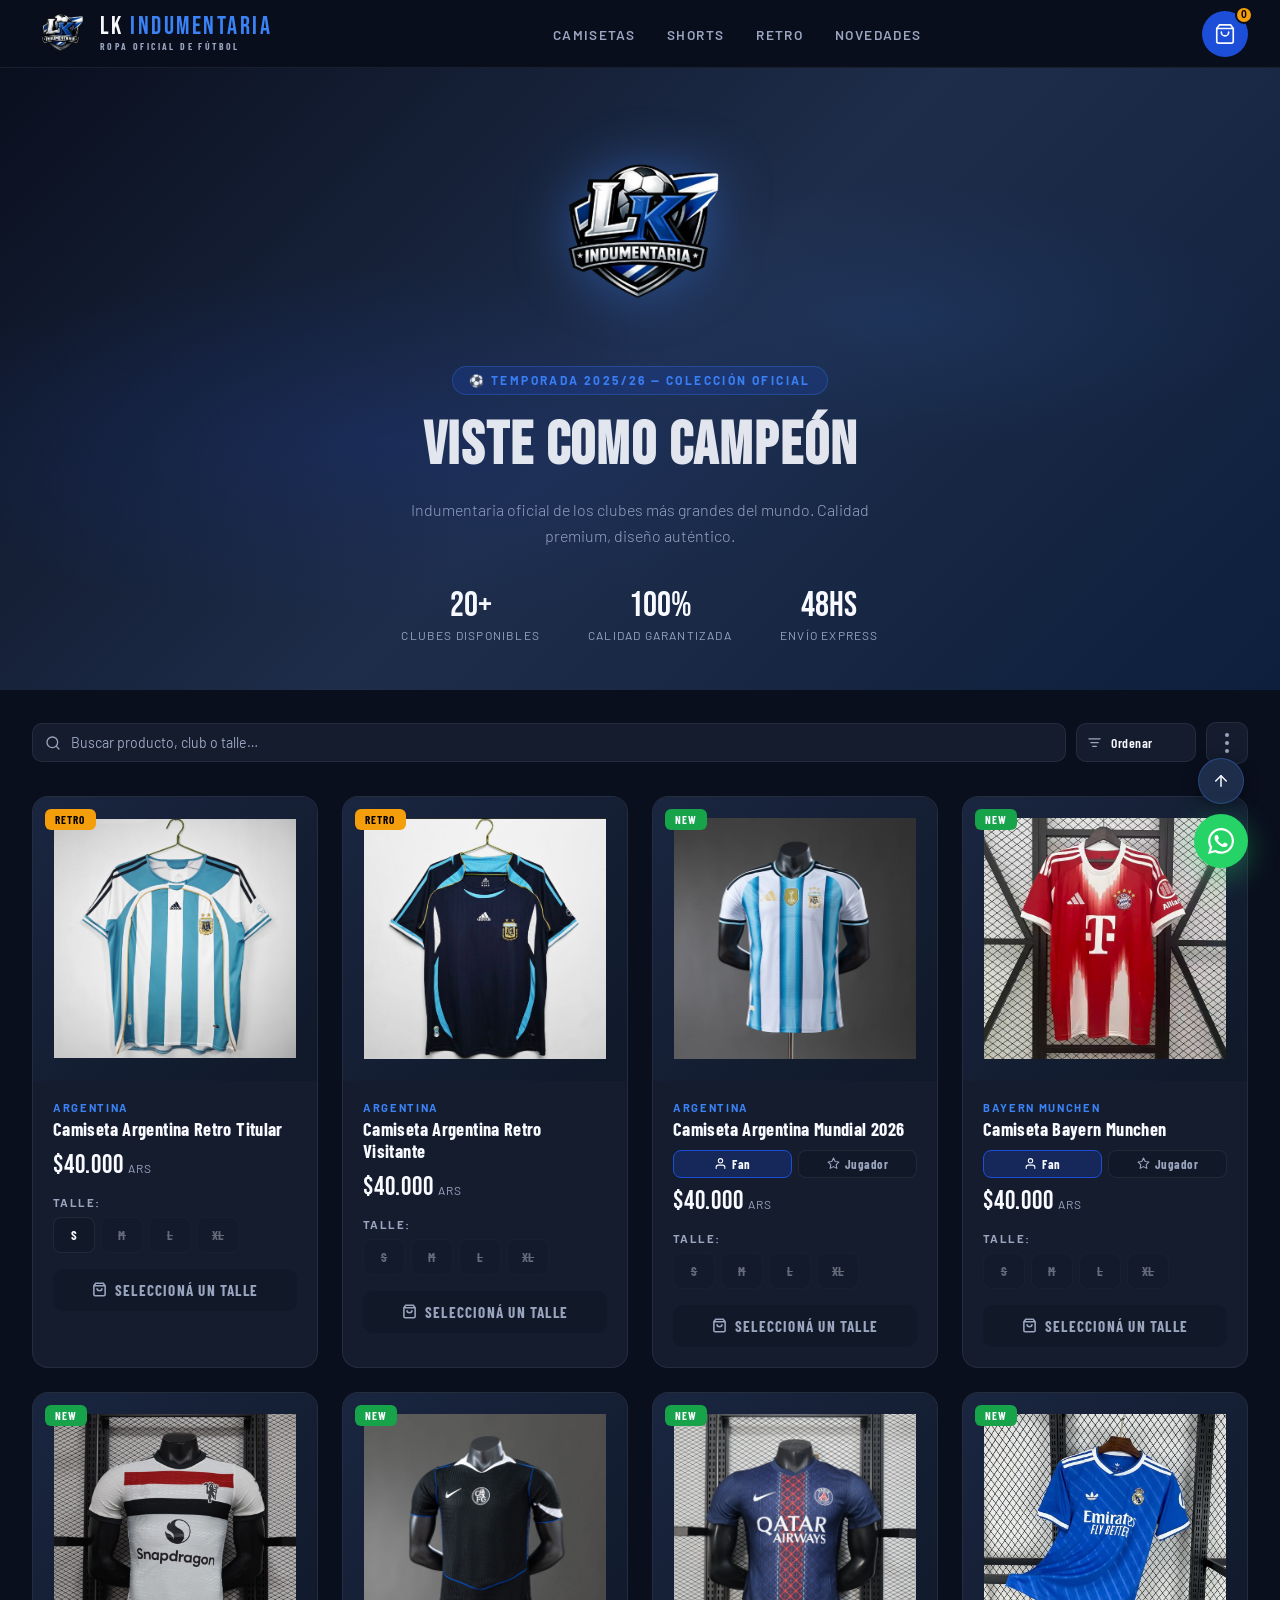
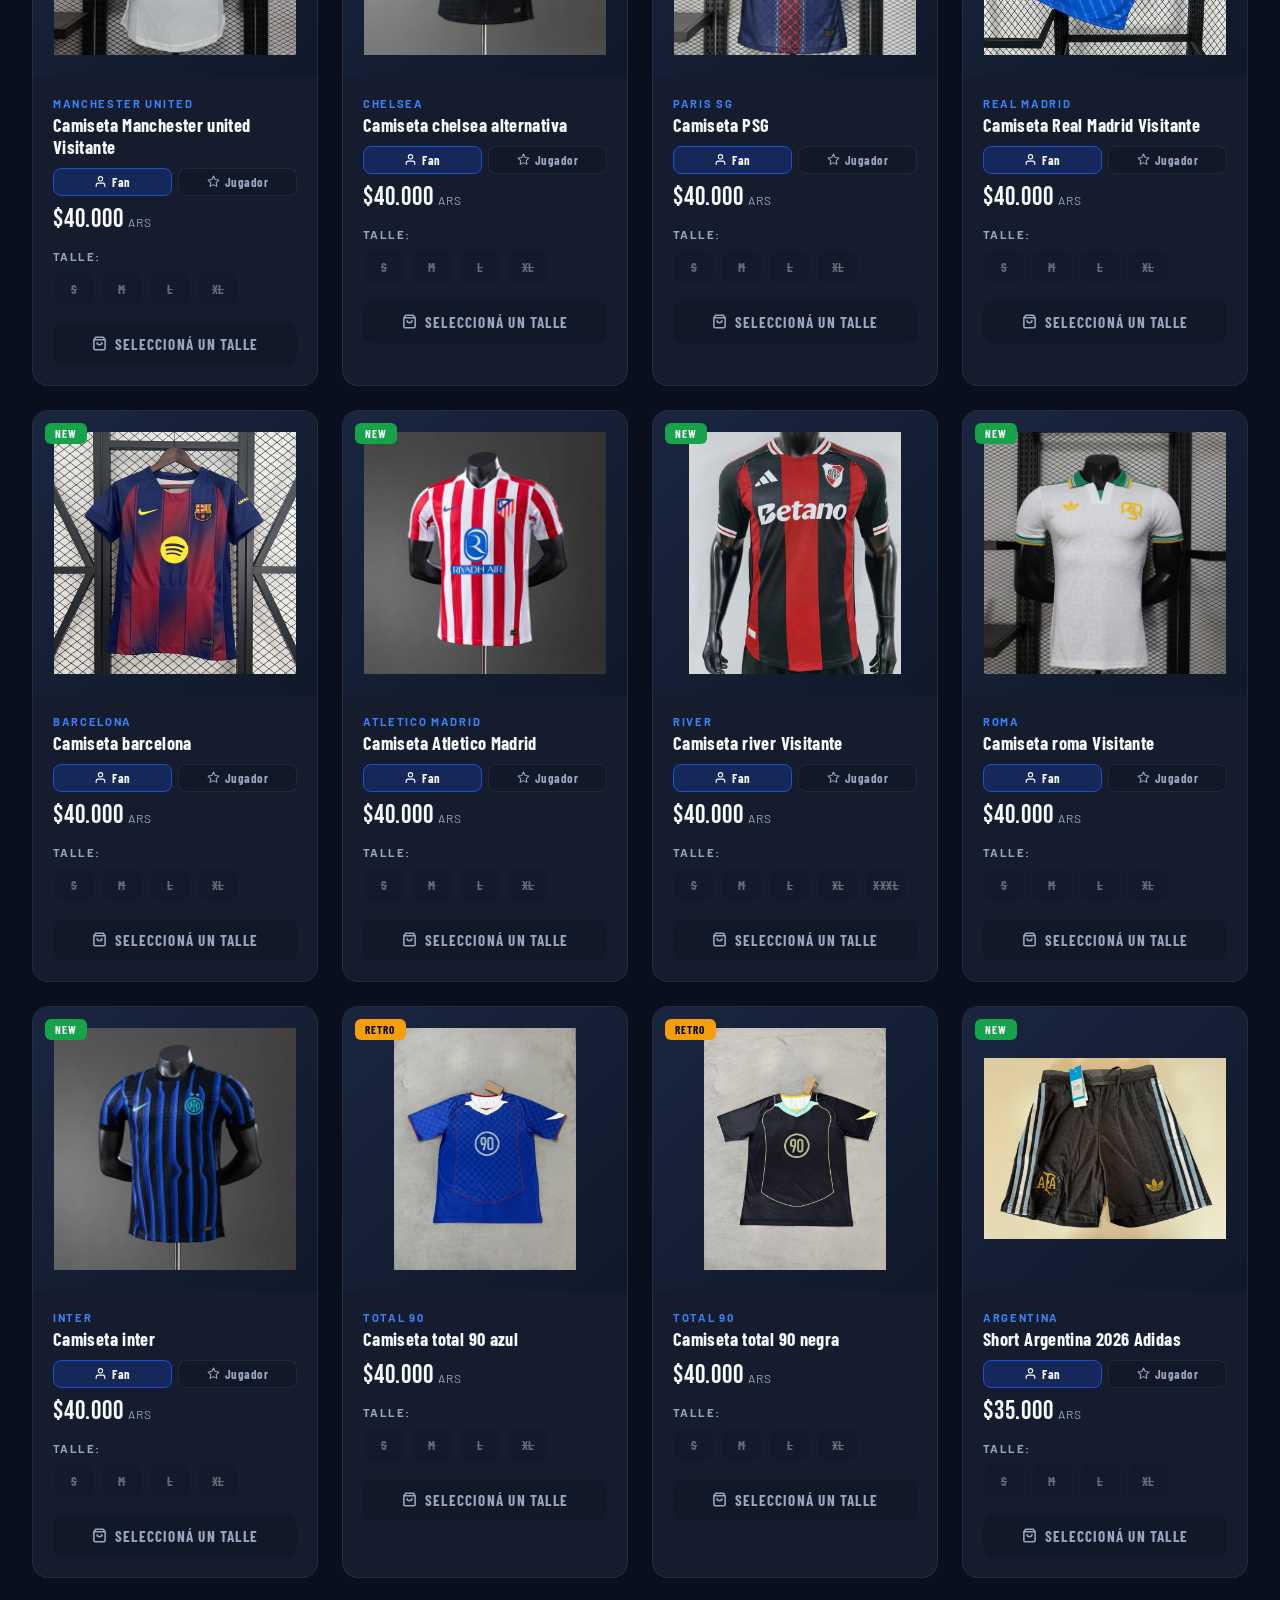
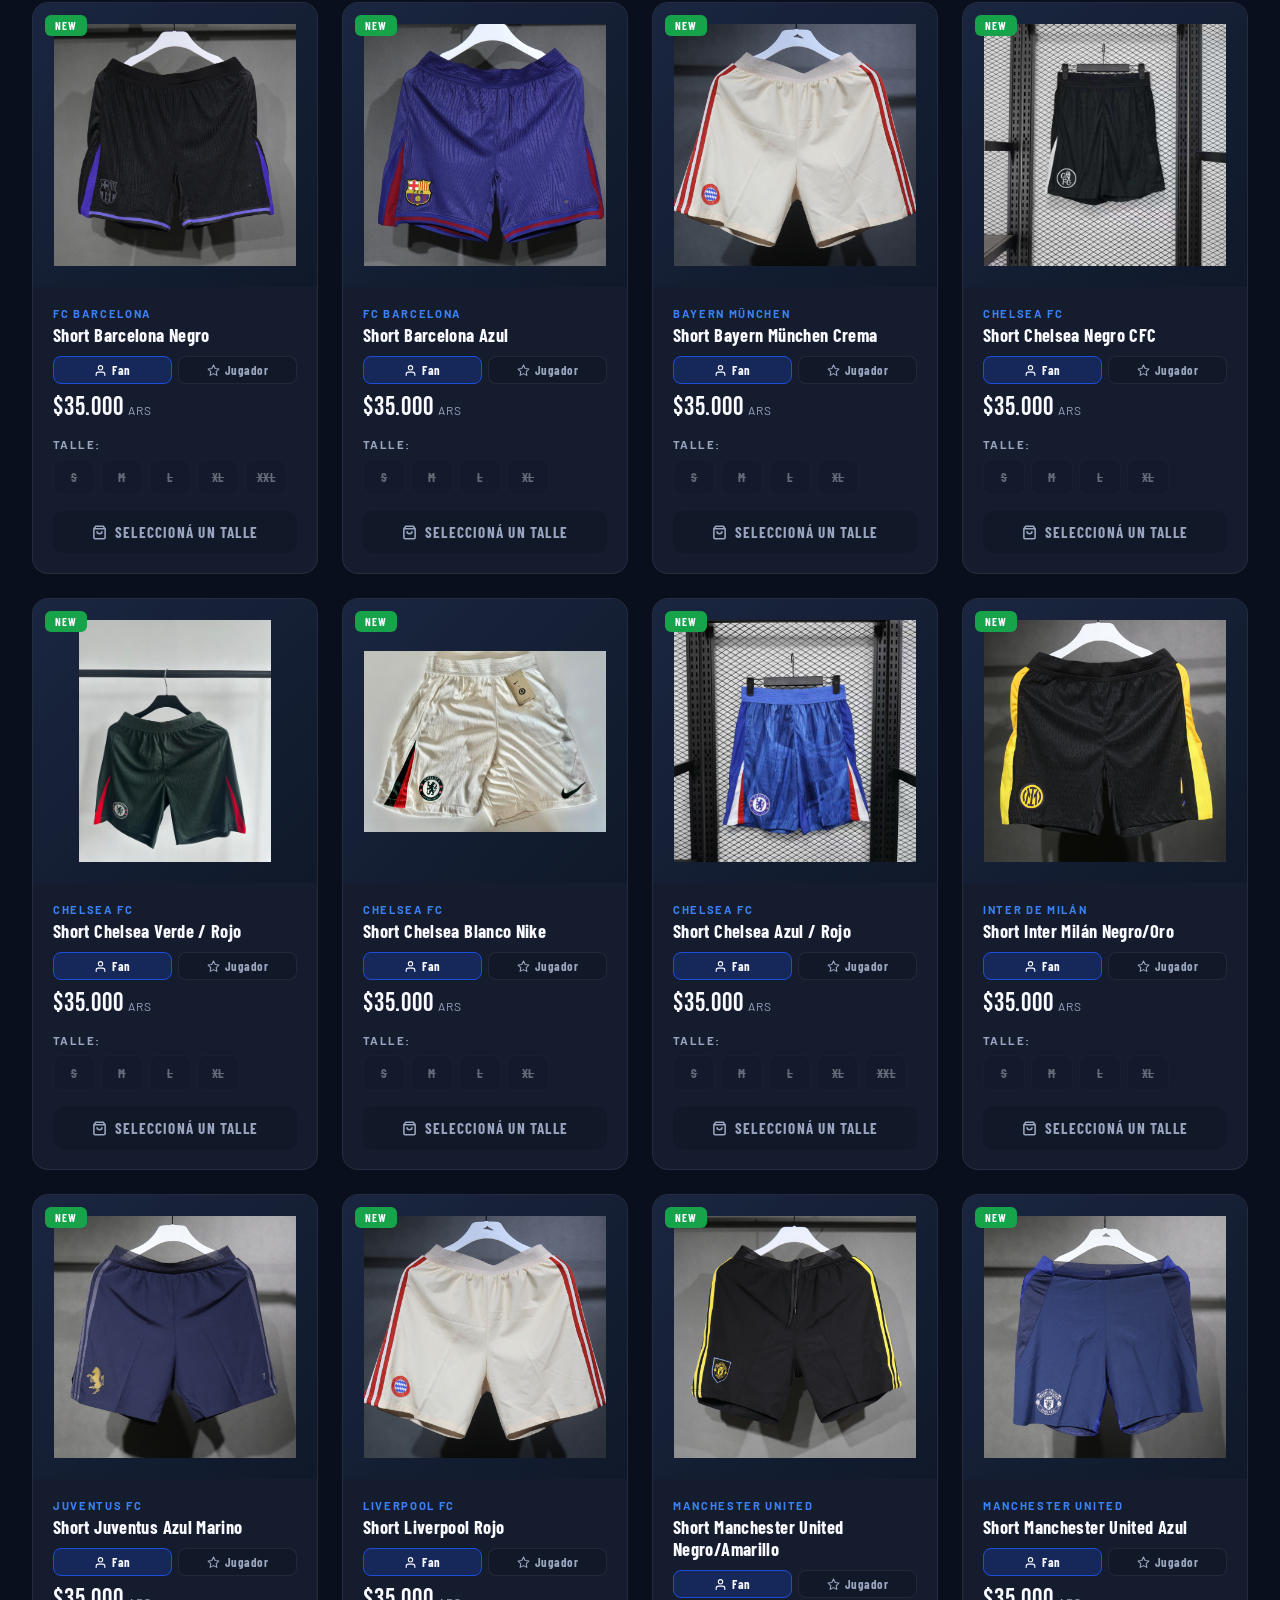
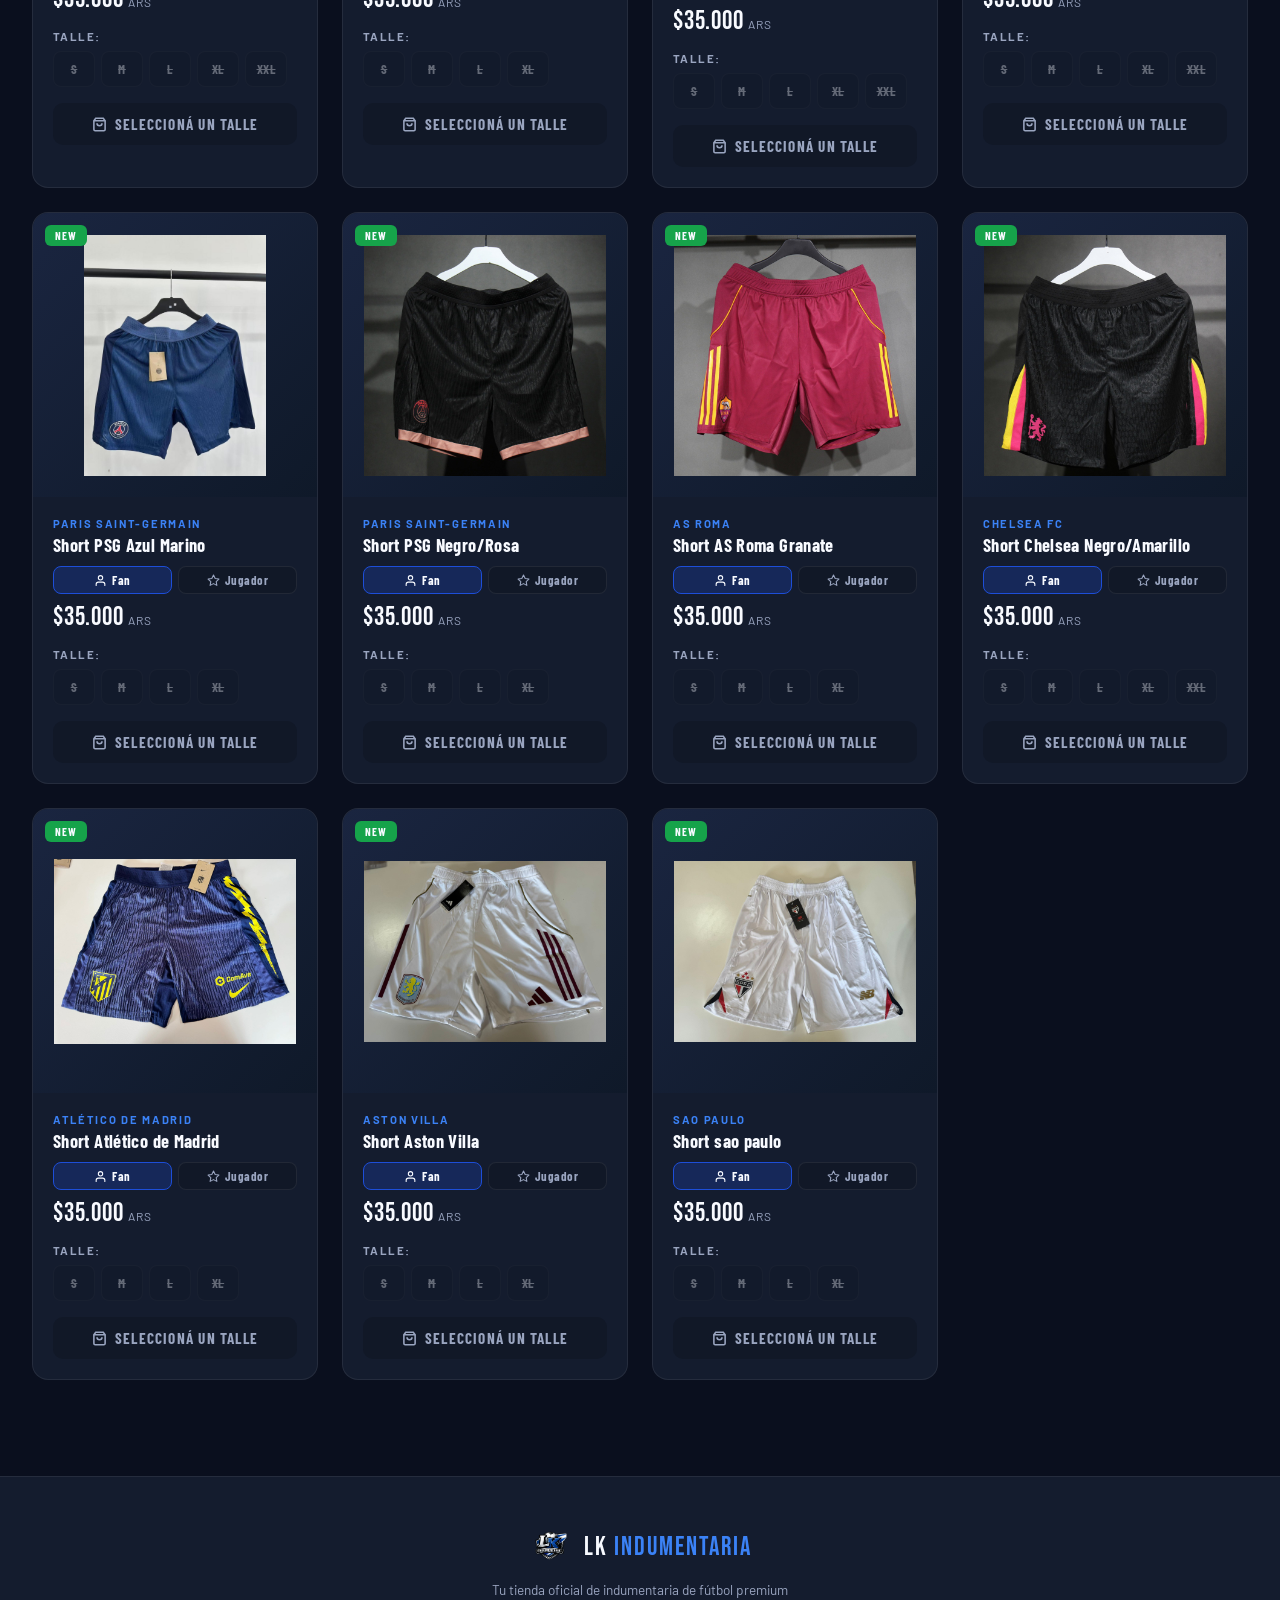
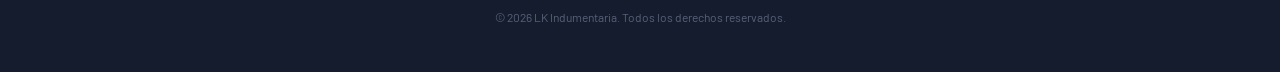
==== commit 506e5058: "actualizacion" ====
--- a/index.html
+++ b/index.html
@@ -5,7 +5,7 @@
   <meta charset="UTF-8">
   <meta name="viewport" content="width=device-width, initial-scale=1.0">
   <title>LK Indumentaria — Ropa Oficial de Fútbol</title>
-  <link rel="icon" type="image/jpeg" href="logo.jpeg">
+  <link rel="icon" type="image/png" href="logo.png">
   <link href="https://fonts.googleapis.com/css2?family=Bebas+Neue&family=Barlow:wght@300;400;500;600;700&family=Barlow+Condensed:wght@400;600;700;800&display=swap" rel="stylesheet">
   <link rel="stylesheet" href="style.css">
 </head>
@@ -31,7 +31,7 @@
     <div class="nav-right">
       <!-- Carrito: solo ícono + badge -->
       <button class="cart-btn" onclick="toggleCart()" title="Ver carrito">
-        <svg width="22" height="22" fill="none" stroke="currentColor" stroke-width="2.2" viewBox="0 0 24 24">
+        <svg width="22" height="22" viewBox="0 0 24 24" fill="none" stroke="currentColor" stroke-width="1.8" stroke-linecap="round" stroke-linejoin="round">
           <path d="M6 2L3 6v14a2 2 0 002 2h14a2 2 0 002-2V6l-3-4z"/>
           <line x1="3" y1="6" x2="21" y2="6"/>
           <path d="M16 10a4 4 0 01-8 0"/>
@@ -44,7 +44,7 @@
   <!-- ══════════════════ HERO ══════════════════ -->
   <section class="hero">
     <img class="hero-logo" data-logo src="" alt="LK Indumentaria">
- 
+    <div class="hero-tag">⚽ Temporada 2025/26 — Colección Oficial</div>
     <h1>VISTE COMO CAMPEÓN</h1>
     <p>Indumentaria oficial de los clubes más grandes del mundo. Calidad premium, diseño auténtico.</p>
     <div class="hero-stats">
@@ -63,16 +63,56 @@
     </div>
   </section>
 
-  <!-- ══════════════════ FILTER TABS ══════════════════ -->
-  <section class="filter-section">
-    <div class="section-title">Catálogo</div>
-    <div class="filter-tabs">
-      <button class="filter-tab active" onclick="filterProducts('all', this)">Todos</button>
-      <button class="filter-tab" onclick="filterProducts('camiseta', this)">Camisetas</button>
-      <button class="filter-tab" onclick="filterProducts('short', this)">Shorts</button>
-      <button class="filter-tab" onclick="filterProducts('argentina', this)">Argentina</button>
-      <button class="filter-tab" onclick="filterProducts('retro', this)">Retro</button>
+  <!-- ══════════════════ FILTER / SEARCH BAR ══════════════════ -->
+  <section class="filter-section" id="catalog-section">
+    <div class="catalog-toolbar">
+
+      <!-- Buscador -->
+      <div class="search-wrap">
+        <svg class="search-icon" width="16" height="16" viewBox="0 0 24 24" fill="none" stroke="currentColor" stroke-width="2" stroke-linecap="round" stroke-linejoin="round">
+          <circle cx="11" cy="11" r="8"/><line x1="21" y1="21" x2="16.65" y2="16.65"/>
+        </svg>
+        <input class="search-input" id="searchInput" type="text" placeholder="Buscar producto, club o talle…" oninput="handleSearch(this.value)" autocomplete="off">
+        <button class="search-clear" id="searchClear" onclick="clearSearch()" title="Limpiar">
+          <svg width="14" height="14" viewBox="0 0 24 24" fill="none" stroke="currentColor" stroke-width="2.5" stroke-linecap="round"><line x1="18" y1="6" x2="6" y2="18"/><line x1="6" y1="6" x2="18" y2="18"/></svg>
+        </button>
+      </div>
+
+      <!-- Ordenar -->
+      <div class="sort-wrap">
+        <svg width="15" height="15" viewBox="0 0 24 24" fill="none" stroke="currentColor" stroke-width="2" stroke-linecap="round" stroke-linejoin="round"><line x1="3" y1="6" x2="21" y2="6"/><line x1="6" y1="12" x2="18" y2="12"/><line x1="9" y1="18" x2="15" y2="18"/></svg>
+        <select class="sort-select" id="sortSelect" onchange="handleSort(this.value)">
+          <option value="default">Ordenar</option>
+          <option value="price-asc">Menor precio</option>
+          <option value="price-desc">Mayor precio</option>
+          <option value="name-asc">A → Z</option>
+          <option value="name-desc">Z → A</option>
+        </select>
+      </div>
+
+      <!-- Menú 3 puntos con filtros -->
+      <div class="filter-menu-wrap" id="filterMenuWrap">
+        <button class="filter-menu-btn" id="filterMenuBtn" onclick="toggleFilterMenu()" title="Filtrar por categoría">
+          <span></span><span></span><span></span>
+        </button>
+        <div class="filter-dropdown" id="filterDropdown">
+          <div class="filter-dropdown-title">Categoría</div>
+          <button class="filter-option active" data-filter="all"       onclick="selectFilter('all', this)">Todos</button>
+          <button class="filter-option"         data-filter="camiseta" onclick="selectFilter('camiseta', this)">Camisetas</button>
+          <button class="filter-option"         data-filter="short"    onclick="selectFilter('short', this)">Shorts</button>
+          <button class="filter-option"         data-filter="argentina" onclick="selectFilter('argentina', this)">Argentina</button>
+          <button class="filter-option"         data-filter="retro"    onclick="selectFilter('retro', this)">Retro</button>
+        </div>
+      </div>
+
     </div>
+
+    <!-- Chip del filtro activo -->
+    <div class="active-filter-chip" id="activeFilterChip" style="display:none">
+      <span id="activeFilterLabel"></span>
+      <button onclick="selectFilter('all', document.querySelector('.filter-option[data-filter=all]'))">✕</button>
+    </div>
+
   </section>
 
   <!-- ══════════════════ CATALOG ══════════════════ -->
@@ -107,8 +147,9 @@
   <div class="fab-group">
     <!-- Scroll to top — aparece solo cuando bajás -->
     <button class="fab-scroll-top" id="fabScrollTop" onclick="scrollToTop()" title="Volver arriba">
-      <svg width="20" height="20" fill="none" stroke="currentColor" stroke-width="2.8" viewBox="0 0 24 24">
-        <polyline points="18 15 12 9 6 15"/>
+      <svg width="18" height="18" viewBox="0 0 24 24" fill="none" stroke="currentColor" stroke-width="2" stroke-linecap="round" stroke-linejoin="round">
+        <line x1="12" y1="19" x2="12" y2="5"/>
+        <polyline points="5 12 12 5 19 12"/>
       </svg>
     </button>
     <!-- WhatsApp — solo ícono -->
--- a/style.css
+++ b/style.css
@@ -51,8 +51,8 @@
 }
 
 .nav-logo img {
-  width: 46px;
-  height: 46px;
+  width: 58px;
+  height: 58px;
   object-fit: contain;
   border-radius: 8px;
 }
@@ -155,12 +155,12 @@
 }
 
 .hero-logo {
-  width: 120px;
-  height: 120px;
+  width: 210px;
+  height: 210px;
   object-fit: contain;
   margin: 0 auto 1.5rem;
   display: block;
-  filter: drop-shadow(0 0 20px rgba(59,130,246,0.4));
+  filter: drop-shadow(0 0 28px rgba(59,130,246,0.45));
   animation: heroLogoIn 0.8s ease;
 }
 
@@ -229,54 +229,290 @@
   margin-top: 4px;
 }
 
-/* ── FILTERS ── */
+/* ── CATALOG TOOLBAR ── */
 .filter-section {
-  padding: 2.5rem 2rem 0;
+  padding: 2rem 2rem 0;
   max-width: 1400px;
   margin: 0 auto;
 }
 
-.section-title {
-  font-family: 'Bebas Neue', sans-serif;
-  font-size: 2rem;
-  letter-spacing: 0.05em;
-  margin-bottom: 1.5rem;
-  display: flex;
-  align-items: center;
-  gap: 1rem;
-}
-
-.section-title::after {
-  content: '';
+.catalog-toolbar {
+  display: flex;
+  align-items: center;
+  gap: 10px;
+  flex-wrap: nowrap;
+}
+
+/* Buscador */
+.search-wrap {
   flex: 1;
-  height: 1px;
-  background: var(--border);
-}
-
-.filter-tabs { display: flex; gap: 0.75rem; flex-wrap: wrap; }
-
-.filter-tab {
+  position: relative;
+  display: flex;
+  align-items: center;
+  min-width: 0;
+}
+
+.search-icon {
+  position: absolute;
+  left: 13px;
+  color: var(--white-muted);
+  pointer-events: none;
+  flex-shrink: 0;
+}
+
+.search-input {
+  width: 100%;
   background: var(--navy-card);
   border: 1px solid var(--border);
-  color: var(--white-muted);
+  border-radius: 10px;
+  padding: 10px 38px 10px 38px;
+  color: var(--white);
+  font-family: 'Barlow', sans-serif;
+  font-size: 0.88rem;
+  outline: none;
+  transition: border-color 0.2s, box-shadow 0.2s;
+}
+
+.search-input::placeholder { color: var(--white-muted); }
+
+.search-input:focus {
+  border-color: var(--blue-glow);
+  box-shadow: 0 0 0 3px rgba(59,130,246,0.12);
+}
+
+.search-clear {
+  position: absolute;
+  right: 10px;
+  background: none;
+  border: none;
+  color: var(--white-muted);
+  cursor: pointer;
+  width: 22px;
+  height: 22px;
+  display: flex;
+  align-items: center;
+  justify-content: center;
+  border-radius: 50%;
+  transition: background 0.15s, color 0.15s;
+}
+
+.search-clear:hover { background: rgba(255,255,255,0.1); color: var(--white); }
+
+/* Ordenar */
+.sort-wrap {
+  position: relative;
+  display: flex;
+  align-items: center;
+  gap: 0;
+  flex-shrink: 0;
+}
+
+.sort-wrap svg {
+  position: absolute;
+  left: 11px;
+  color: var(--white-muted);
+  pointer-events: none;
+}
+
+.sort-select {
+  background: var(--navy-card);
+  border: 1px solid var(--border);
+  border-radius: 10px;
+  padding: 10px 14px 10px 34px;
+  color: var(--white);
   font-family: 'Barlow Condensed', sans-serif;
   font-size: 0.85rem;
   font-weight: 600;
+  letter-spacing: 0.04em;
+  outline: none;
+  cursor: pointer;
+  appearance: none;
+  -webkit-appearance: none;
+  transition: border-color 0.2s;
+  white-space: nowrap;
+}
+
+.sort-select:focus { border-color: var(--blue-glow); }
+.sort-select option { background: var(--navy-mid); }
+
+/* Botón 3 puntos */
+.filter-menu-wrap {
+  position: relative;
+  flex-shrink: 0;
+}
+
+.filter-menu-btn {
+  width: 42px;
+  height: 42px;
+  background: var(--navy-card);
+  border: 1px solid var(--border);
+  border-radius: 10px;
+  cursor: pointer;
+  display: flex;
+  flex-direction: column;
+  align-items: center;
+  justify-content: center;
+  gap: 4px;
+  transition: border-color 0.2s, background 0.2s;
+}
+
+.filter-menu-btn span {
+  display: block;
+  width: 4px;
+  height: 4px;
+  background: var(--white-muted);
+  border-radius: 50%;
+  transition: background 0.2s;
+}
+
+.filter-menu-btn:hover,
+.filter-menu-wrap.open .filter-menu-btn {
+  border-color: var(--blue-glow);
+  background: rgba(59,130,246,0.1);
+}
+
+.filter-menu-wrap.open .filter-menu-btn span { background: var(--white); }
+
+/* Dropdown de filtros */
+.filter-dropdown {
+  position: absolute;
+  top: calc(100% + 8px);
+  right: 0;
+  background: var(--navy-mid);
+  border: 1px solid rgba(59,130,246,0.25);
+  border-radius: 12px;
+  padding: 8px;
+  min-width: 170px;
+  box-shadow: 0 16px 40px rgba(0,0,0,0.5);
+  z-index: 50;
+  opacity: 0;
+  visibility: hidden;
+  transform: translateY(-8px) scale(0.97);
+  transition: all 0.18s cubic-bezier(0.34,1.56,0.64,1);
+  transform-origin: top right;
+}
+
+.filter-menu-wrap.open .filter-dropdown {
+  opacity: 1;
+  visibility: visible;
+  transform: translateY(0) scale(1);
+}
+
+.filter-dropdown-title {
+  font-family: 'Barlow Condensed', sans-serif;
+  font-size: 0.7rem;
+  font-weight: 700;
+  letter-spacing: 0.15em;
+  text-transform: uppercase;
+  color: var(--white-muted);
+  padding: 4px 10px 8px;
+  border-bottom: 1px solid var(--border);
+  margin-bottom: 4px;
+}
+
+.filter-option {
+  display: flex;
+  align-items: center;
+  width: 100%;
+  padding: 9px 12px;
+  background: none;
+  border: none;
+  border-radius: 8px;
+  color: var(--white-muted);
+  font-family: 'Barlow', sans-serif;
+  font-size: 0.88rem;
+  font-weight: 500;
+  cursor: pointer;
+  text-align: left;
+  transition: background 0.15s, color 0.15s;
+  gap: 8px;
+}
+
+.filter-option:hover { background: rgba(255,255,255,0.06); color: var(--white); }
+
+.filter-option.active {
+  background: rgba(29,78,216,0.2);
+  color: var(--blue-glow);
+  font-weight: 700;
+}
+
+.filter-option.active::before {
+  content: '';
+  width: 6px;
+  height: 6px;
+  background: var(--blue-glow);
+  border-radius: 50%;
+  flex-shrink: 0;
+}
+
+/* Chip de filtro activo */
+.active-filter-chip {
+  display: flex;
+  align-items: center;
+  gap: 8px;
+  margin-top: 10px;
+}
+
+.active-filter-chip span {
+  background: rgba(29,78,216,0.2);
+  border: 1px solid rgba(59,130,246,0.35);
+  color: var(--blue-glow);
+  font-family: 'Barlow Condensed', sans-serif;
+  font-size: 0.8rem;
+  font-weight: 700;
   letter-spacing: 0.08em;
   text-transform: uppercase;
-  padding: 8px 20px;
+  padding: 4px 12px;
+  border-radius: 100px;
+}
+
+.active-filter-chip button {
+  background: none;
+  border: none;
+  color: var(--white-muted);
+  cursor: pointer;
+  font-size: 0.8rem;
+  padding: 2px 6px;
+  border-radius: 4px;
+  transition: color 0.15s;
+}
+
+.active-filter-chip button:hover { color: var(--red); }
+
+/* Sin resultados */
+.no-results {
+  grid-column: 1 / -1;
+  display: flex;
+  flex-direction: column;
+  align-items: center;
+  justify-content: center;
+  padding: 4rem 2rem;
+  gap: 1rem;
+  color: var(--white-muted);
+  text-align: center;
+}
+
+.no-results-icon { font-size: 3rem; opacity: 0.4; }
+.no-results p { font-size: 0.95rem; line-height: 1.6; }
+.no-results strong { color: var(--white); }
+
+.no-results button {
+  background: var(--blue-accent);
+  border: none;
   border-radius: 8px;
-  cursor: pointer;
-  transition: all 0.2s;
-}
-
-.filter-tab:hover { border-color: var(--blue-glow); color: var(--white); }
-
-.filter-tab.active {
-  background: var(--blue-accent);
-  border-color: var(--blue-accent);
-  color: var(--white);
-}
+  color: var(--white);
+  font-family: 'Barlow Condensed', sans-serif;
+  font-size: 0.9rem;
+  font-weight: 700;
+  letter-spacing: 0.06em;
+  padding: 10px 22px;
+  cursor: pointer;
+  transition: background 0.2s;
+  margin-top: 0.5rem;
+}
+
+.no-results button:hover { background: var(--blue-glow); }
+
 
 /* ── CATALOG GRID ── */
 .catalog {
@@ -398,7 +634,10 @@
   letter-spacing: 0.04em;
   cursor: pointer;
   transition: all 0.18s;
-  text-align: center;
+  display: flex;
+  align-items: center;
+  justify-content: center;
+  gap: 5px;
 }
 
 .ver-btn:hover { border-color: var(--blue-glow); color: var(--white); }
@@ -886,29 +1125,121 @@
   flex-direction: column;
   gap: 0.5rem;
   pointer-events: none;
+  align-items: center;
 }
 
 .toast {
   background: var(--navy-card);
-  border: 1px solid rgba(59,130,246,0.4);
-  border-radius: 10px;
-  padding: 12px 20px;
-  color: var(--white);
-  font-size: 0.85rem;
-  font-weight: 600;
-  display: flex;
-  align-items: center;
-  gap: 8px;
+  border: 1px solid rgba(59,130,246,0.3);
+  border-radius: 14px;
+  padding: 14px 18px;
+  color: var(--white);
+  font-size: 0.88rem;
+  display: flex;
+  align-items: center;
+  gap: 12px;
   white-space: nowrap;
-  animation: toastIn 0.3s ease, toastOut 0.3s ease 2.2s forwards;
-  box-shadow: 0 8px 30px rgba(0,0,0,0.4);
-}
-
-.toast.success { border-color: rgba(34,197,94,0.4); }
-.toast.error   { border-color: rgba(239,68,68,0.4); }
-
-@keyframes toastIn  { from { opacity:0; transform:translateY(20px); }  to { opacity:1; transform:translateY(0); } }
-@keyframes toastOut { from { opacity:1; transform:translateY(0); } to { opacity:0; transform:translateY(-10px); } }
+  animation: toastIn 0.35s cubic-bezier(0.34,1.56,0.64,1);
+  box-shadow: 0 12px 40px rgba(0,0,0,0.5);
+  min-width: 260px;
+  max-width: 360px;
+  white-space: normal;
+}
+
+.toast.toast-hiding {
+  animation: toastOut 0.35s ease forwards;
+}
+
+.toast.success {
+  border-color: rgba(34,197,94,0.5);
+  background: linear-gradient(135deg, #0d2318 0%, var(--navy-card) 100%);
+}
+
+.toast.error {
+  border-color: rgba(239,68,68,0.4);
+  background: linear-gradient(135deg, #2a0d0d 0%, var(--navy-card) 100%);
+}
+
+.toast-icon {
+  width: 36px;
+  height: 36px;
+  background: rgba(34,197,94,0.18);
+  border: 1px solid rgba(34,197,94,0.35);
+  border-radius: 50%;
+  display: flex;
+  align-items: center;
+  justify-content: center;
+  flex-shrink: 0;
+  color: var(--green);
+}
+
+.toast-icon-error {
+  background: rgba(239,68,68,0.15);
+  border-color: rgba(239,68,68,0.3);
+  color: var(--red);
+}
+
+.toast-body {
+  flex: 1;
+  min-width: 0;
+}
+
+.toast-title {
+  font-family: 'Barlow Condensed', sans-serif;
+  font-weight: 700;
+  font-size: 0.95rem;
+  color: var(--green);
+  letter-spacing: 0.03em;
+  margin-bottom: 2px;
+}
+
+.toast-msg {
+  font-size: 0.78rem;
+  color: var(--white-muted);
+  line-height: 1.3;
+}
+
+.toast-arrow {
+  font-family: 'Barlow Condensed', sans-serif;
+  font-size: 0.7rem;
+  font-weight: 700;
+  color: var(--blue-glow);
+  letter-spacing: 0.05em;
+  text-transform: uppercase;
+  flex-shrink: 0;
+  animation: arrowBounce 0.8s ease infinite alternate;
+}
+
+@keyframes arrowBounce {
+  from { transform: translateY(0); }
+  to   { transform: translateY(-4px); }
+}
+
+@keyframes toastIn {
+  from { opacity: 0; transform: translateY(24px) scale(0.9); }
+  to   { opacity: 1; transform: translateY(0) scale(1); }
+}
+
+@keyframes toastOut {
+  from { opacity: 1; transform: translateY(0) scale(1); }
+  to   { opacity: 0; transform: translateY(-12px) scale(0.95); }
+}
+
+/* ── CART WIGGLE ── */
+@keyframes cartWiggle {
+  0%   { transform: rotate(0deg) scale(1); }
+  15%  { transform: rotate(-18deg) scale(1.2); }
+  30%  { transform: rotate(18deg) scale(1.2); }
+  45%  { transform: rotate(-12deg) scale(1.15); }
+  60%  { transform: rotate(12deg) scale(1.15); }
+  75%  { transform: rotate(-6deg) scale(1.05); }
+  90%  { transform: rotate(6deg) scale(1.05); }
+  100% { transform: rotate(0deg) scale(1); }
+}
+
+.cart-wiggle {
+  animation: cartWiggle 0.7s cubic-bezier(0.36,0.07,0.19,0.97) both !important;
+}
 
 /* ── FOOTER ── */
 footer {
@@ -946,7 +1277,11 @@
     gap: 0.75rem;
   }
 
-  .filter-section { padding: 2rem 1rem 0; }
+  .filter-section { padding: 1.5rem 0.75rem 0; }
+  .catalog-toolbar { gap: 8px; }
+  .sort-select { font-size: 0.78rem; padding: 9px 10px 9px 30px; }
+  .search-input { font-size: 0.82rem; padding: 9px 34px 9px 34px; }
+  .filter-menu-btn { width: 38px; height: 38px; }
   .hero-stats { gap: 2rem; }
 
   .product-info { padding: 0.75rem; }
@@ -963,7 +1298,7 @@
   .ver-btn { padding: 4px 6px; font-size: 0.7rem; }
   .version-info-tag { font-size: 0.6rem; }
 
-  .hero-logo { width: 90px; height: 90px; }
+  .hero-logo { width: 140px; height: 140px; }
   .hero h1 { font-size: clamp(1.8rem, 7vw, 2.8rem); }
 
   .fab-group { bottom: 1.25rem; right: 1.25rem; }
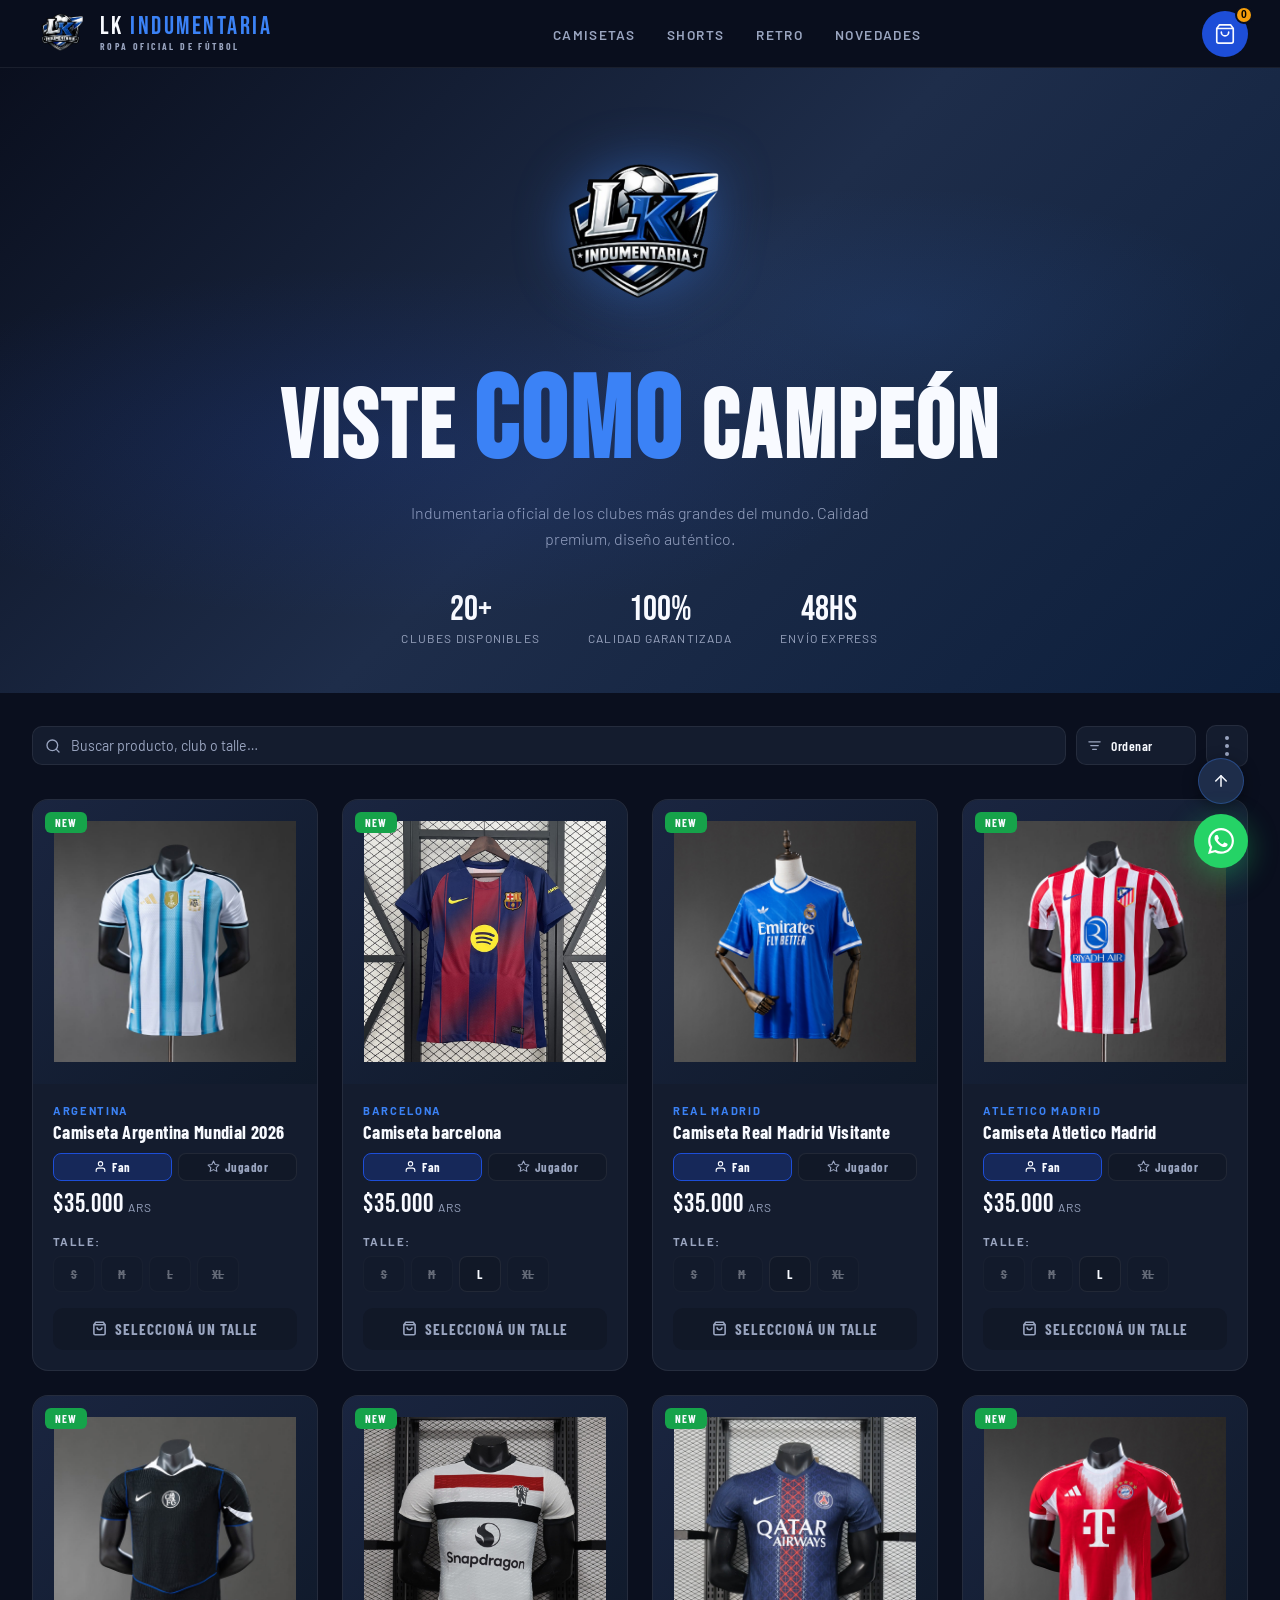
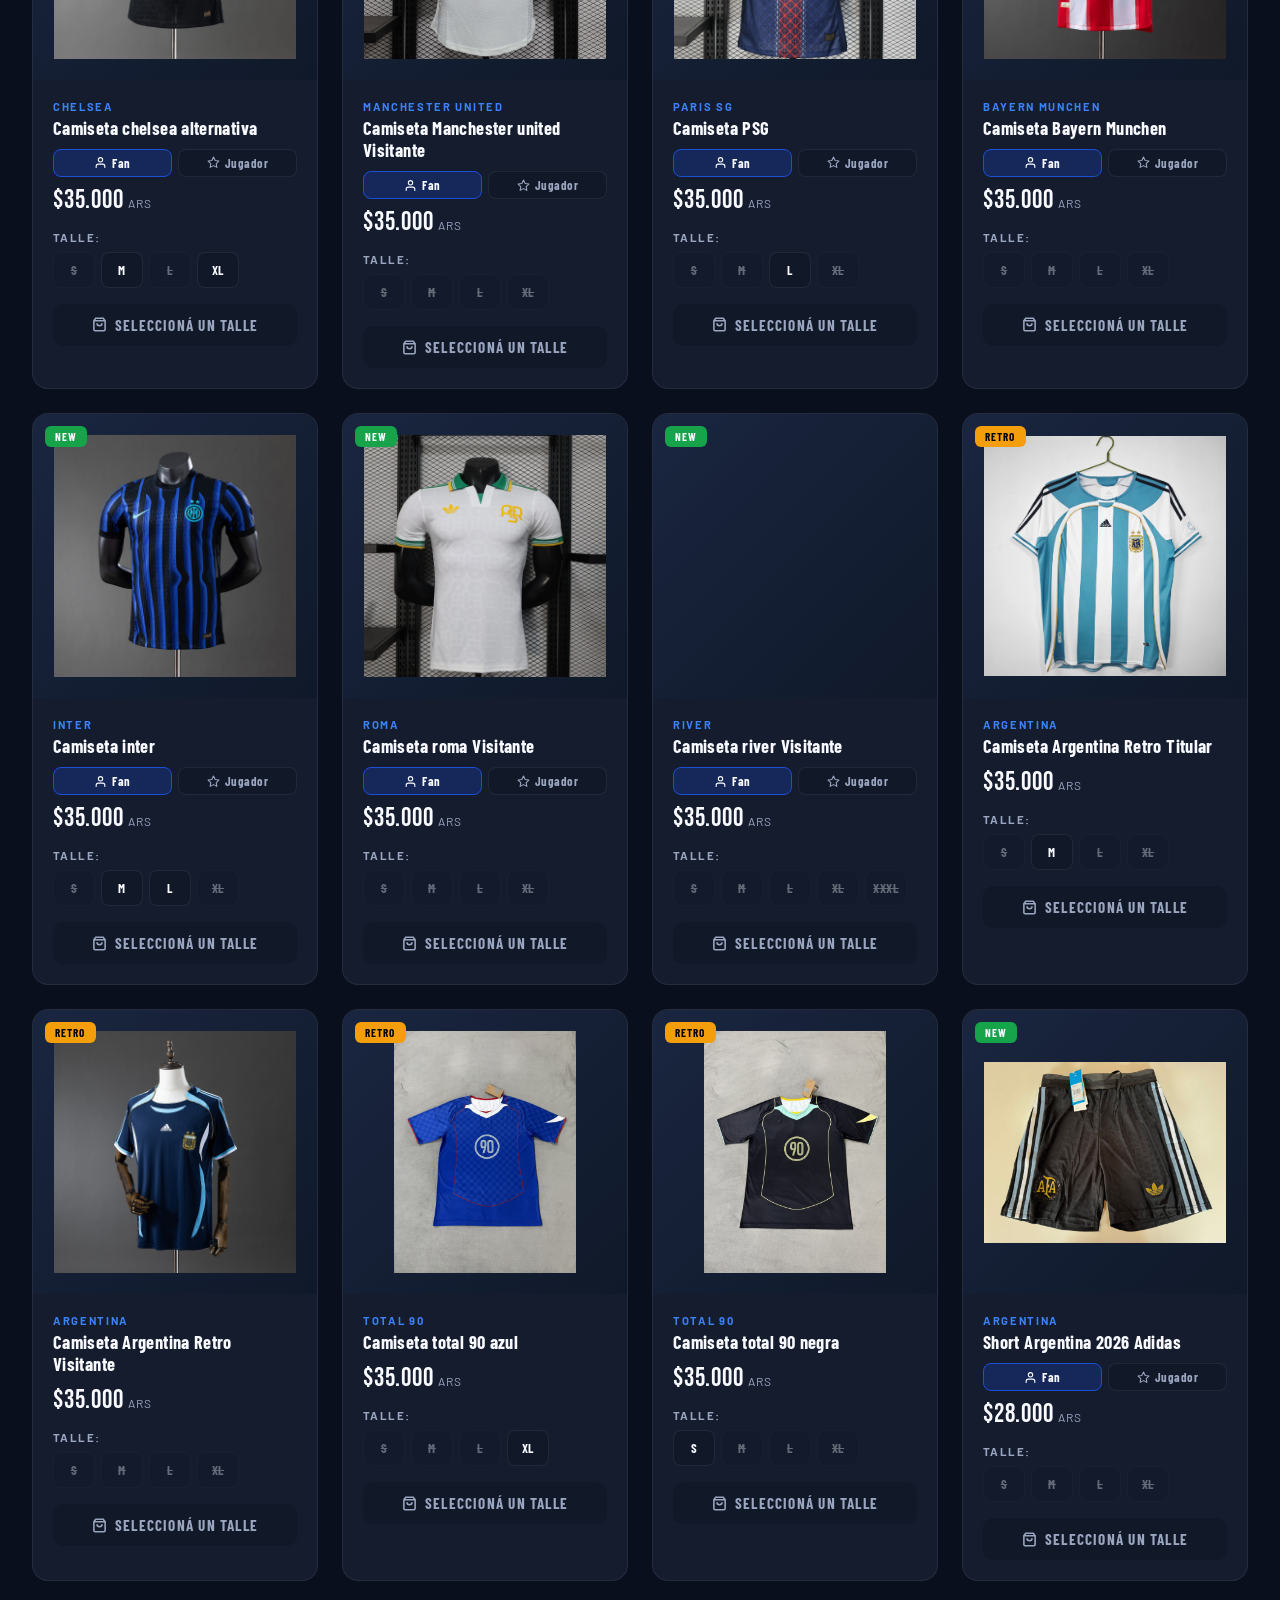
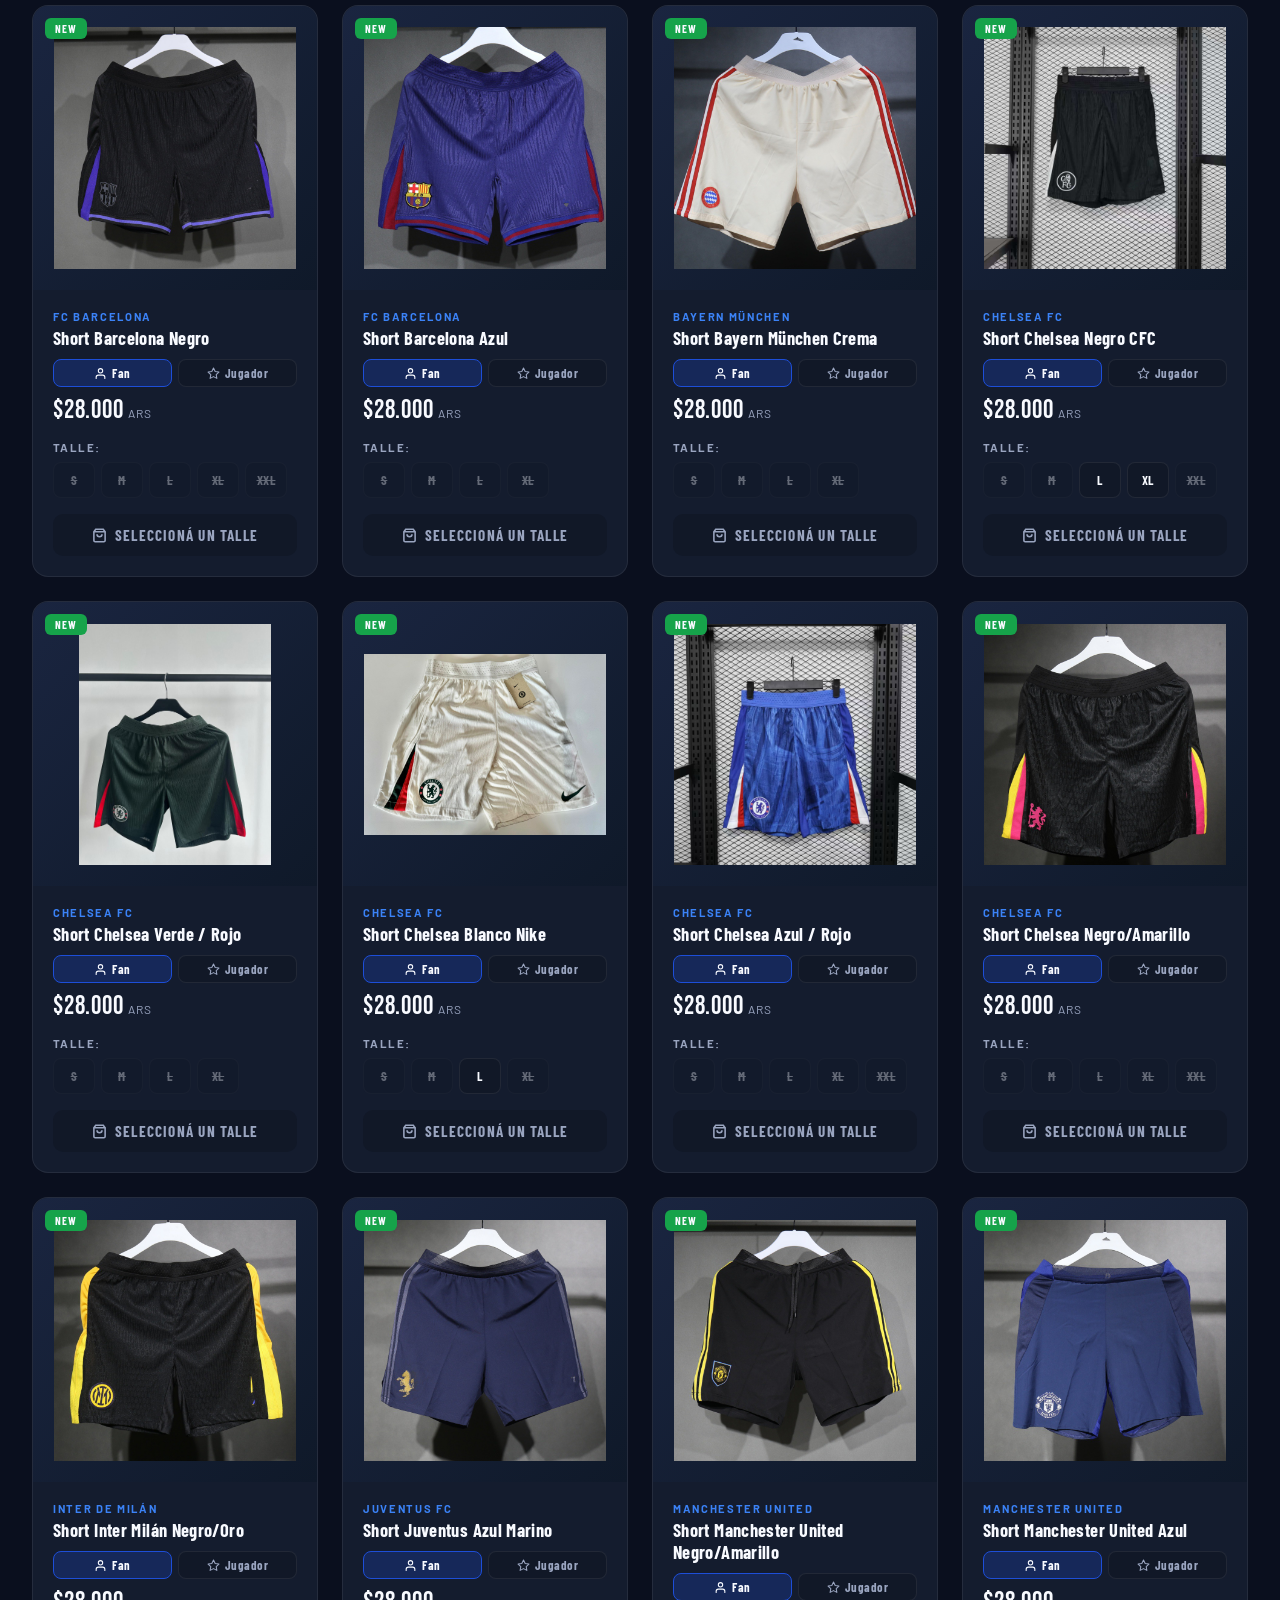
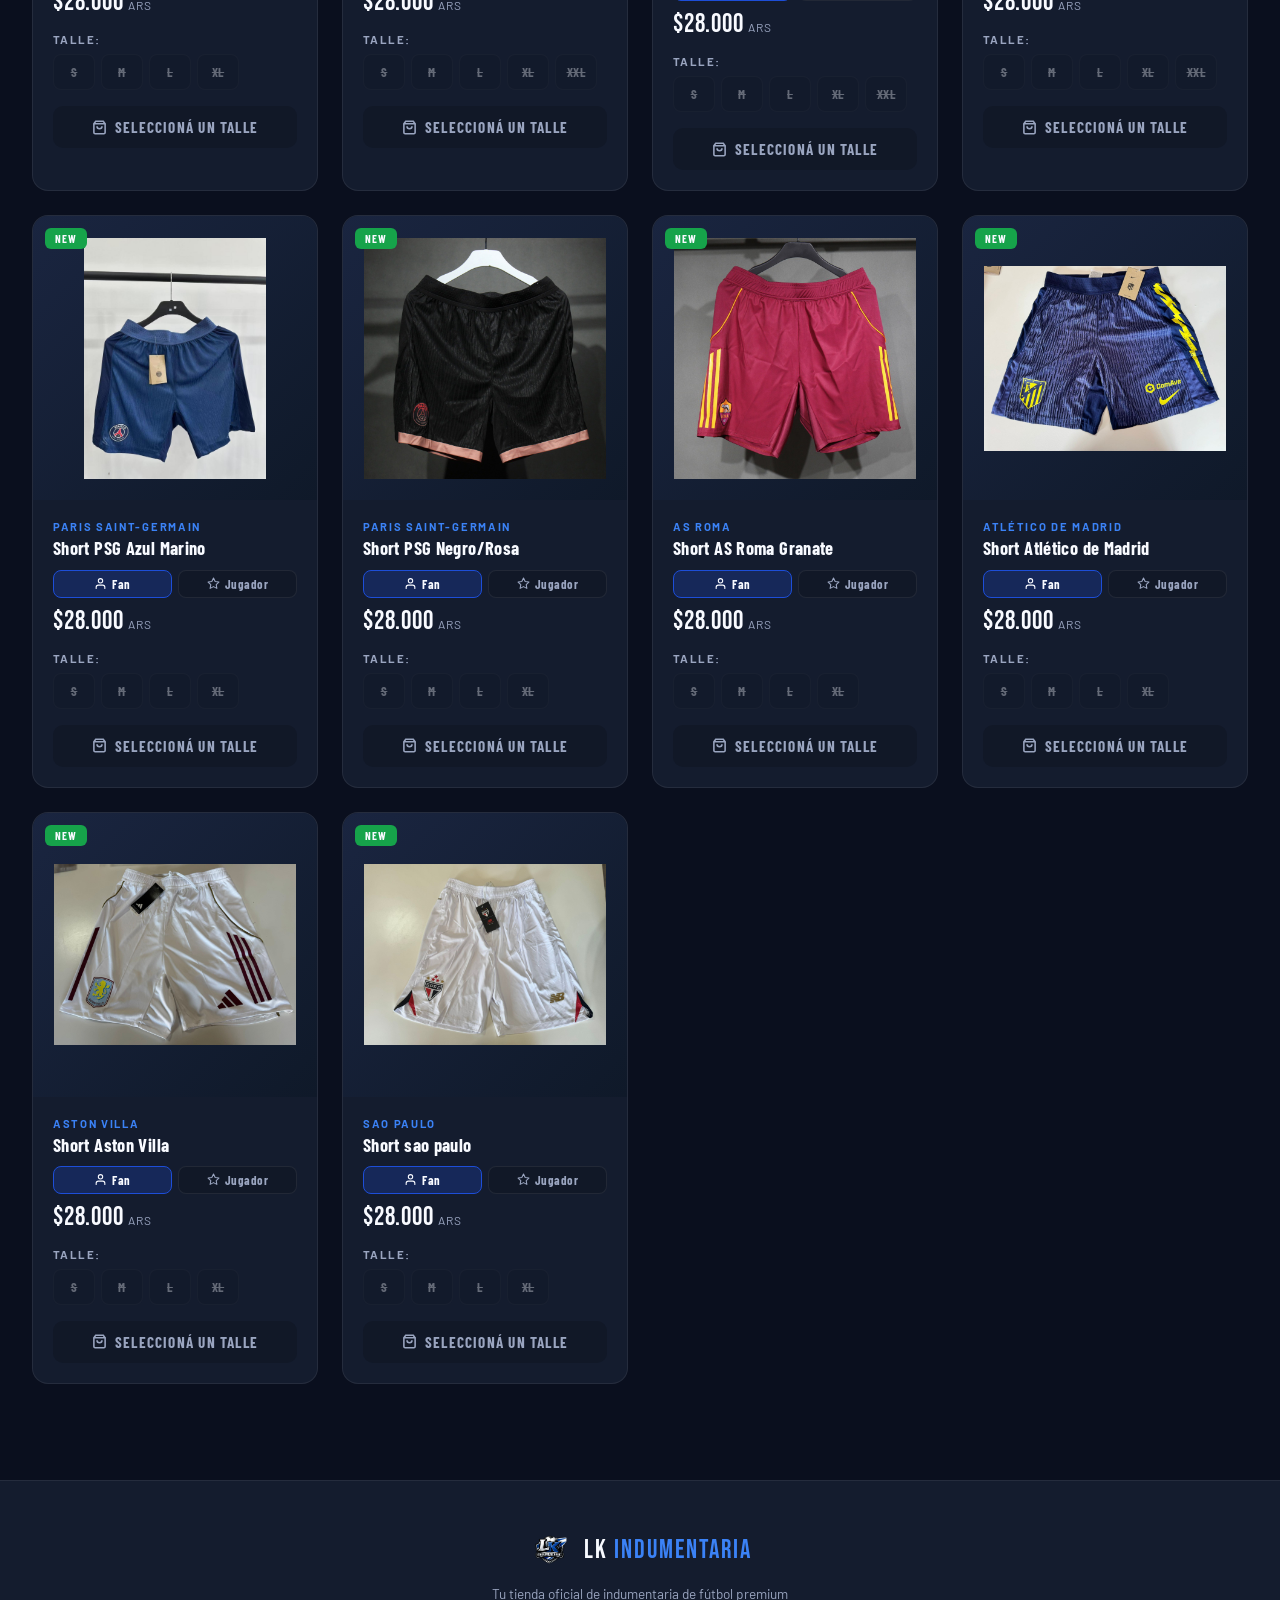
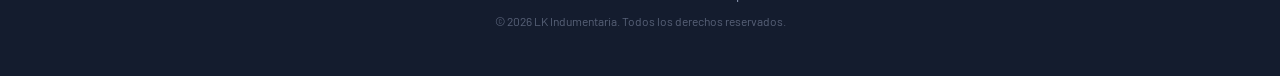
==== commit 7fc5e3da: "actualizacion 09/03" ====
--- a/index.html
+++ b/index.html
@@ -44,8 +44,7 @@
   <!-- ══════════════════ HERO ══════════════════ -->
   <section class="hero">
     <img class="hero-logo" data-logo src="" alt="LK Indumentaria">
-    <div class="hero-tag">⚽ Temporada 2025/26 — Colección Oficial</div>
-    <h1>VISTE COMO CAMPEÓN</h1>
+    <h1>VISTE <em>COMO</em> CAMPEÓN</h1>
     <p>Indumentaria oficial de los clubes más grandes del mundo. Calidad premium, diseño auténtico.</p>
     <div class="hero-stats">
       <div class="stat">
--- a/style.css
+++ b/style.css
@@ -185,15 +185,18 @@
 
 .hero h1 {
   font-family: 'Bebas Neue', sans-serif;
-  font-size: clamp(2.2rem, 5vw, 3.8rem);
-  line-height: 1.05;
+  font-size: clamp(3.2rem, 10vw, 6rem);
+  line-height: 1;
   letter-spacing: 0.03em;
   margin-bottom: 1.2rem;
   position: relative;
-  opacity: 0.9;
-}
-
-.hero h1 em { font-style: normal; color: var(--blue-glow); }
+}
+
+.hero h1 em {
+  font-style: normal;
+  color: var(--blue-glow);
+  font-size: 1.2em;
+}
 
 .hero p {
   font-size: 1rem;
@@ -243,7 +246,6 @@
   flex-wrap: nowrap;
 }
 
-/* Buscador */
 .search-wrap {
   flex: 1;
   position: relative;
@@ -298,7 +300,6 @@
 
 .search-clear:hover { background: rgba(255,255,255,0.1); color: var(--white); }
 
-/* Ordenar */
 .sort-wrap {
   position: relative;
   display: flex;
@@ -335,7 +336,6 @@
 .sort-select:focus { border-color: var(--blue-glow); }
 .sort-select option { background: var(--navy-mid); }
 
-/* Botón 3 puntos */
 .filter-menu-wrap {
   position: relative;
   flex-shrink: 0;
@@ -373,7 +373,6 @@
 
 .filter-menu-wrap.open .filter-menu-btn span { background: var(--white); }
 
-/* Dropdown de filtros */
 .filter-dropdown {
   position: absolute;
   top: calc(100% + 8px);
@@ -445,7 +444,6 @@
   flex-shrink: 0;
 }
 
-/* Chip de filtro activo */
 .active-filter-chip {
   display: flex;
   align-items: center;
@@ -479,7 +477,6 @@
 
 .active-filter-chip button:hover { color: var(--red); }
 
-/* Sin resultados */
 .no-results {
   grid-column: 1 / -1;
   display: flex;
@@ -512,7 +509,6 @@
 }
 
 .no-results button:hover { background: var(--blue-glow); }
-
 
 /* ── CATALOG GRID ── */
 .catalog {
@@ -1043,7 +1039,7 @@
 
 .cart-note { font-size: 0.72rem; color: var(--white-muted); text-align: center; margin-top: 10px; }
 
-/* ── FAB GROUP (WhatsApp + Scroll Top) ── */
+/* ── FAB GROUP ── */
 .fab-group {
   position: fixed;
   bottom: 2rem;
@@ -1055,7 +1051,6 @@
   gap: 10px;
 }
 
-/* Flecha scroll-to-top */
 .fab-scroll-top {
   width: 46px;
   height: 46px;
@@ -1086,7 +1081,6 @@
   transform: translateY(-2px);
 }
 
-/* WhatsApp — solo ícono circular */
 .wa-fab {
   width: 54px;
   height: 54px;
@@ -1115,99 +1109,160 @@
 }
 
 /* ── TOAST ── */
+/* ══════════════════════════════════════════
+   TOAST — Notificación "Añadido al carrito"
+══════════════════════════════════════════ */
 .toast-container {
   position: fixed;
   bottom: 2rem;
   left: 50%;
   transform: translateX(-50%);
-  z-index: 400;
-  display: flex;
-  flex-direction: column;
-  gap: 0.5rem;
+  z-index: 9000;
+  display: flex;
+  flex-direction: column-reverse;
+  gap: 10px;
   pointer-events: none;
   align-items: center;
+  width: max-content;
+  max-width: calc(100vw - 2rem);
 }
 
 .toast {
-  background: var(--navy-card);
-  border: 1px solid rgba(59,130,246,0.3);
-  border-radius: 14px;
-  padding: 14px 18px;
-  color: var(--white);
-  font-size: 0.88rem;
-  display: flex;
-  align-items: center;
-  gap: 12px;
-  white-space: nowrap;
-  animation: toastIn 0.35s cubic-bezier(0.34,1.56,0.64,1);
-  box-shadow: 0 12px 40px rgba(0,0,0,0.5);
-  min-width: 260px;
-  max-width: 360px;
-  white-space: normal;
+  position: relative;
+  overflow: hidden;
+  background: var(--navy-mid);
+  border: 1px solid rgba(59,130,246,0.15);
+  border-radius: 18px;
+  padding: 0;
+  color: var(--white);
+  display: flex;
+  align-items: stretch;
+  animation: toastIn 0.4s cubic-bezier(0.34,1.56,0.64,1);
+  box-shadow:
+    0 24px 60px rgba(0,0,0,0.7),
+    0 0 0 1px rgba(255,255,255,0.04),
+    inset 0 1px 0 rgba(255,255,255,0.06);
+  min-width: 300px;
+  max-width: 400px;
+  backdrop-filter: blur(20px);
+}
+
+/* barra lateral de color a la izquierda */
+.toast::before {
+  content: '';
+  display: block;
+  width: 4px;
+  flex-shrink: 0;
+  background: var(--green);
+  border-radius: 18px 0 0 18px;
 }
 
 .toast.toast-hiding {
-  animation: toastOut 0.35s ease forwards;
-}
-
-.toast.success {
-  border-color: rgba(34,197,94,0.5);
-  background: linear-gradient(135deg, #0d2318 0%, var(--navy-card) 100%);
-}
-
-.toast.error {
-  border-color: rgba(239,68,68,0.4);
-  background: linear-gradient(135deg, #2a0d0d 0%, var(--navy-card) 100%);
+  animation: toastOut 0.32s ease forwards;
+}
+
+.toast.success::before { background: var(--green); }
+.toast.error::before   { background: var(--red); }
+
+/* barra de progreso en la base */
+.toast::after {
+  content: '';
+  position: absolute;
+  bottom: 0; left: 4px; right: 0;
+  height: 2px;
+  background: linear-gradient(90deg, var(--green), transparent);
+  border-radius: 0 0 18px 0;
+  animation: toastProgress 3.5s linear forwards;
+  transform-origin: left;
+}
+
+.toast.error::after {
+  background: linear-gradient(90deg, var(--red), transparent);
+}
+
+@keyframes toastProgress {
+  from { transform: scaleX(1); }
+  to   { transform: scaleX(0); }
+}
+
+.toast-inner {
+  display: flex;
+  align-items: center;
+  gap: 14px;
+  padding: 14px 18px 16px;
+  flex: 1;
 }
 
 .toast-icon {
-  width: 36px;
-  height: 36px;
-  background: rgba(34,197,94,0.18);
-  border: 1px solid rgba(34,197,94,0.35);
-  border-radius: 50%;
+  width: 42px;
+  height: 42px;
+  background: rgba(34,197,94,0.1);
+  border: 1px solid rgba(34,197,94,0.2);
+  border-radius: 12px;
   display: flex;
   align-items: center;
   justify-content: center;
   flex-shrink: 0;
   color: var(--green);
-}
-
-.toast-icon-error {
-  background: rgba(239,68,68,0.15);
-  border-color: rgba(239,68,68,0.3);
+  font-size: 1.2rem;
+}
+
+.toast.error .toast-icon {
+  background: rgba(239,68,68,0.1);
+  border-color: rgba(239,68,68,0.2);
   color: var(--red);
 }
 
-.toast-body {
-  flex: 1;
-  min-width: 0;
-}
+.toast-body { flex: 1; min-width: 0; }
 
 .toast-title {
   font-family: 'Barlow Condensed', sans-serif;
   font-weight: 700;
-  font-size: 0.95rem;
-  color: var(--green);
-  letter-spacing: 0.03em;
-  margin-bottom: 2px;
+  font-size: 1rem;
+  color: var(--white);
+  letter-spacing: 0.04em;
+  margin-bottom: 3px;
+  line-height: 1.1;
 }
 
 .toast-msg {
   font-size: 0.78rem;
   color: var(--white-muted);
-  line-height: 1.3;
-}
-
+  line-height: 1.4;
+  white-space: normal;
+}
+
+.toast-msg strong {
+  color: var(--white);
+  font-weight: 600;
+}
+
+/* flecha "ver carrito" */
 .toast-arrow {
-  font-family: 'Barlow Condensed', sans-serif;
-  font-size: 0.7rem;
-  font-weight: 700;
+  display: flex;
+  flex-direction: column;
+  align-items: center;
+  justify-content: center;
+  gap: 2px;
+  padding: 0 4px;
+  flex-shrink: 0;
+  opacity: 0.65;
+  animation: arrowBounce 1s ease infinite alternate;
+}
+
+.toast-arrow svg {
+  width: 16px;
+  height: 16px;
   color: var(--blue-glow);
-  letter-spacing: 0.05em;
+}
+
+.toast-arrow-label {
+  font-family: 'Barlow Condensed', sans-serif;
+  font-size: 0.58rem;
+  font-weight: 700;
+  letter-spacing: 0.1em;
   text-transform: uppercase;
-  flex-shrink: 0;
-  animation: arrowBounce 0.8s ease infinite alternate;
+  color: var(--blue-glow);
 }
 
 @keyframes arrowBounce {
@@ -1216,13 +1271,13 @@
 }
 
 @keyframes toastIn {
-  from { opacity: 0; transform: translateY(24px) scale(0.9); }
+  from { opacity: 0; transform: translateY(32px) scale(0.85); }
   to   { opacity: 1; transform: translateY(0) scale(1); }
 }
 
 @keyframes toastOut {
   from { opacity: 1; transform: translateY(0) scale(1); }
-  to   { opacity: 0; transform: translateY(-12px) scale(0.95); }
+  to   { opacity: 0; transform: translateY(-10px) scale(0.94); }
 }
 
 /* ── CART WIGGLE ── */
@@ -1298,8 +1353,8 @@
   .ver-btn { padding: 4px 6px; font-size: 0.7rem; }
   .version-info-tag { font-size: 0.6rem; }
 
+  .hero h1 { font-size: clamp(2.4rem, 9vw, 3.5rem); }
   .hero-logo { width: 140px; height: 140px; }
-  .hero h1 { font-size: clamp(1.8rem, 7vw, 2.8rem); }
 
   .fab-group { bottom: 1.25rem; right: 1.25rem; }
   .wa-fab { width: 50px; height: 50px; }
@@ -1316,3 +1371,275 @@
   .product-name { font-size: 0.76rem; }
   .size-btn { width: 28px; height: 26px; font-size: 0.6rem; }
 }
+
+/* ══════════════════════════════════════════
+   DORSAL — Indicador en card
+══════════════════════════════════════════ */
+.dorsal-indicator {
+  display: flex;
+  align-items: center;
+  gap: 8px;
+  flex-wrap: wrap;
+  margin: 8px 0 4px;
+  padding: 9px 12px;
+  background: rgba(29,78,216,0.08);
+  border: 1px solid rgba(59,130,246,0.2);
+  border-radius: 10px;
+  transition: border-color .2s;
+}
+
+.dorsal-hidden { display: none !important; }
+
+.dorsal-indicator-row {
+  display: flex;
+  align-items: center;
+  gap: 6px;
+  flex: 1;
+}
+
+.dorsal-indicator-label {
+  font-size: 11px;
+  font-weight: 700;
+  letter-spacing: 0.08em;
+  text-transform: uppercase;
+  color: var(--white-muted);
+  white-space: nowrap;
+}
+
+.dorsal-indicator-val {
+  font-family: 'Barlow Condensed', sans-serif;
+  font-size: 13px;
+  font-weight: 700;
+  color: var(--green);
+  flex: 1;
+  letter-spacing: 0.03em;
+}
+
+.dorsal-indicator-none {
+  font-size: 12px;
+  color: var(--white-muted);
+  font-style: italic;
+  flex: 1;
+}
+
+.dorsal-price-tag {
+  font-family: 'Barlow Condensed', sans-serif;
+  font-size: 11px;
+  background: rgba(34,197,94,0.12);
+  color: var(--green);
+  border: 1px solid rgba(34,197,94,0.25);
+  border-radius: 4px;
+  padding: 2px 7px;
+  font-weight: 700;
+  letter-spacing: 0.04em;
+}
+
+.dorsal-edit-btn {
+  font-family: 'Barlow Condensed', sans-serif;
+  font-size: 12px;
+  font-weight: 700;
+  letter-spacing: 0.06em;
+  text-transform: uppercase;
+  color: var(--blue-glow);
+  background: rgba(59,130,246,0.1);
+  border: 1px solid rgba(59,130,246,0.3);
+  border-radius: 6px;
+  padding: 4px 10px;
+  cursor: pointer;
+  white-space: nowrap;
+  transition: background .15s, border-color .15s;
+}
+
+.dorsal-edit-btn:hover {
+  background: rgba(59,130,246,0.2);
+  border-color: var(--blue-glow);
+}
+
+/* ══════════════════════════════════════════
+   DORSAL — Modal bottom sheet
+══════════════════════════════════════════ */
+#dorsalModal {
+  display: none;
+  position: fixed;
+  inset: 0;
+  z-index: 9999;
+  align-items: flex-end;
+  justify-content: center;
+}
+
+#dorsalModal.open { display: flex; }
+
+.dorsal-modal-backdrop {
+  position: absolute;
+  inset: 0;
+  background: rgba(0,0,0,.65);
+  backdrop-filter: blur(6px);
+}
+
+.dorsal-modal-box {
+  position: relative;
+  background: var(--navy-mid);
+  border: 1px solid rgba(59,130,246,0.18);
+  border-bottom: none;
+  border-radius: 24px 24px 0 0;
+  width: 100%;
+  max-width: 480px;
+  max-height: 75vh;
+  display: flex;
+  flex-direction: column;
+  box-shadow: 0 -24px 70px rgba(0,0,0,0.7), 0 0 0 1px rgba(59,130,246,0.06);
+  animation: dorsalSlideUp .3s cubic-bezier(0.34,1.4,0.64,1);
+}
+
+/* handle */
+.dorsal-modal-box::before {
+  content: '';
+  display: block;
+  width: 36px;
+  height: 4px;
+  background: rgba(255,255,255,0.12);
+  border-radius: 2px;
+  margin: 12px auto 0;
+  flex-shrink: 0;
+}
+
+@keyframes dorsalSlideUp {
+  from { transform: translateY(100%); opacity: 0; }
+  to   { transform: translateY(0); opacity: 1; }
+}
+
+.dorsal-modal-header {
+  display: flex;
+  align-items: flex-start;
+  justify-content: space-between;
+  padding: 14px 20px 0;
+}
+
+.dorsal-modal-title {
+  font-family: 'Barlow Condensed', sans-serif;
+  font-size: 18px;
+  font-weight: 700;
+  letter-spacing: 0.03em;
+  color: var(--white);
+  overflow: hidden;
+  text-overflow: ellipsis;
+  max-width: 80%;
+  line-height: 1.2;
+}
+
+.dorsal-modal-subtitle {
+  font-size: 12px;
+  color: var(--white-muted);
+  padding: 4px 20px 14px;
+  border-bottom: 1px solid var(--border);
+  letter-spacing: 0.03em;
+}
+
+.dorsal-modal-close {
+  background: rgba(255,255,255,0.06);
+  border: 1px solid var(--border);
+  border-radius: 50%;
+  width: 32px;
+  height: 32px;
+  font-size: 14px;
+  cursor: pointer;
+  color: var(--white-muted);
+  display: flex;
+  align-items: center;
+  justify-content: center;
+  flex-shrink: 0;
+  transition: background .15s, color .15s, border-color .15s;
+}
+
+.dorsal-modal-close:hover {
+  background: rgba(239,68,68,0.18);
+  color: var(--red);
+  border-color: rgba(239,68,68,0.3);
+}
+
+.dorsal-modal-list {
+  overflow-y: auto;
+  padding: 12px 14px 28px;
+  display: flex;
+  flex-direction: column;
+  gap: 7px;
+}
+
+.dorsal-modal-list::-webkit-scrollbar { width: 4px; }
+.dorsal-modal-list::-webkit-scrollbar-track { background: transparent; }
+.dorsal-modal-list::-webkit-scrollbar-thumb { background: rgba(59,130,246,0.25); border-radius: 2px; }
+
+.dorsal-modal-item {
+  display: flex;
+  align-items: center;
+  gap: 14px;
+  padding: 13px 16px;
+  border: 1px solid var(--border);
+  border-radius: 12px;
+  background: var(--navy-card);
+  cursor: pointer;
+  text-align: left;
+  transition: border-color .15s, background .15s, transform .12s;
+}
+
+.dorsal-modal-item:hover {
+  border-color: rgba(59,130,246,0.35);
+  background: rgba(29,78,216,0.1);
+  transform: translateX(3px);
+}
+
+.dorsal-modal-item.active {
+  border-color: rgba(34,197,94,0.5);
+  background: rgba(34,197,94,0.07);
+}
+
+.dorsal-modal-num {
+  font-family: 'Bebas Neue', sans-serif;
+  font-size: 22px;
+  letter-spacing: 0.04em;
+  color: var(--white-muted);
+  min-width: 36px;
+  text-align: center;
+  line-height: 1;
+}
+
+.dorsal-modal-item.active .dorsal-modal-num { color: var(--green); }
+
+.dorsal-modal-name {
+  font-family: 'Barlow Condensed', sans-serif;
+  font-size: 15px;
+  font-weight: 600;
+  letter-spacing: 0.02em;
+  color: var(--white-muted);
+  flex: 1;
+}
+
+.dorsal-modal-item.active .dorsal-modal-name { color: var(--white); }
+
+.dorsal-modal-check {
+  width: 22px;
+  height: 22px;
+  background: rgba(34,197,94,0.14);
+  border: 1px solid rgba(34,197,94,0.35);
+  border-radius: 50%;
+  display: flex;
+  align-items: center;
+  justify-content: center;
+  font-size: 11px;
+  color: var(--green);
+  font-weight: 700;
+  flex-shrink: 0;
+}
+
+/* ── Cart item dorsal ── */
+.cart-item-dorsal {
+  font-family: 'Barlow Condensed', sans-serif;
+  font-size: 12px;
+  font-weight: 600;
+  letter-spacing: 0.04em;
+  color: var(--green);
+  margin-top: 3px;
+  display: flex;
+  align-items: center;
+  gap: 4px;
+}
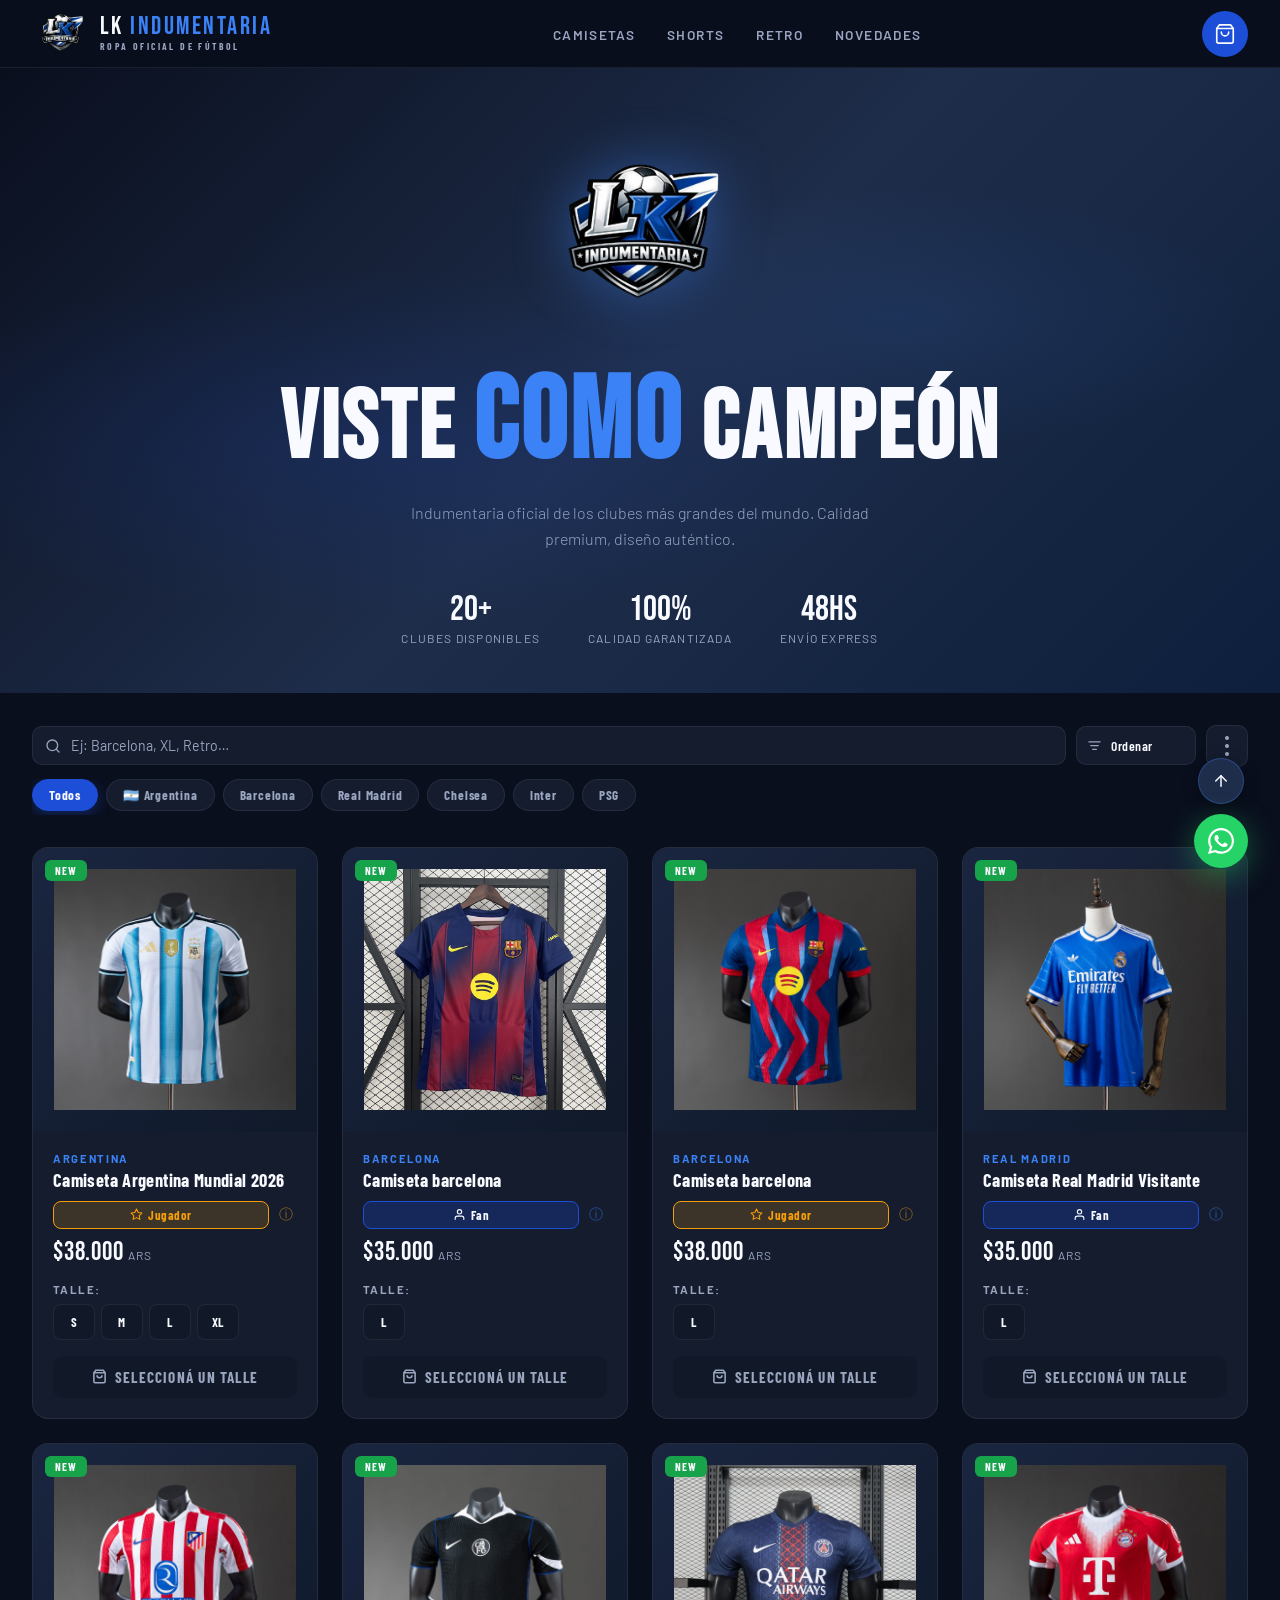
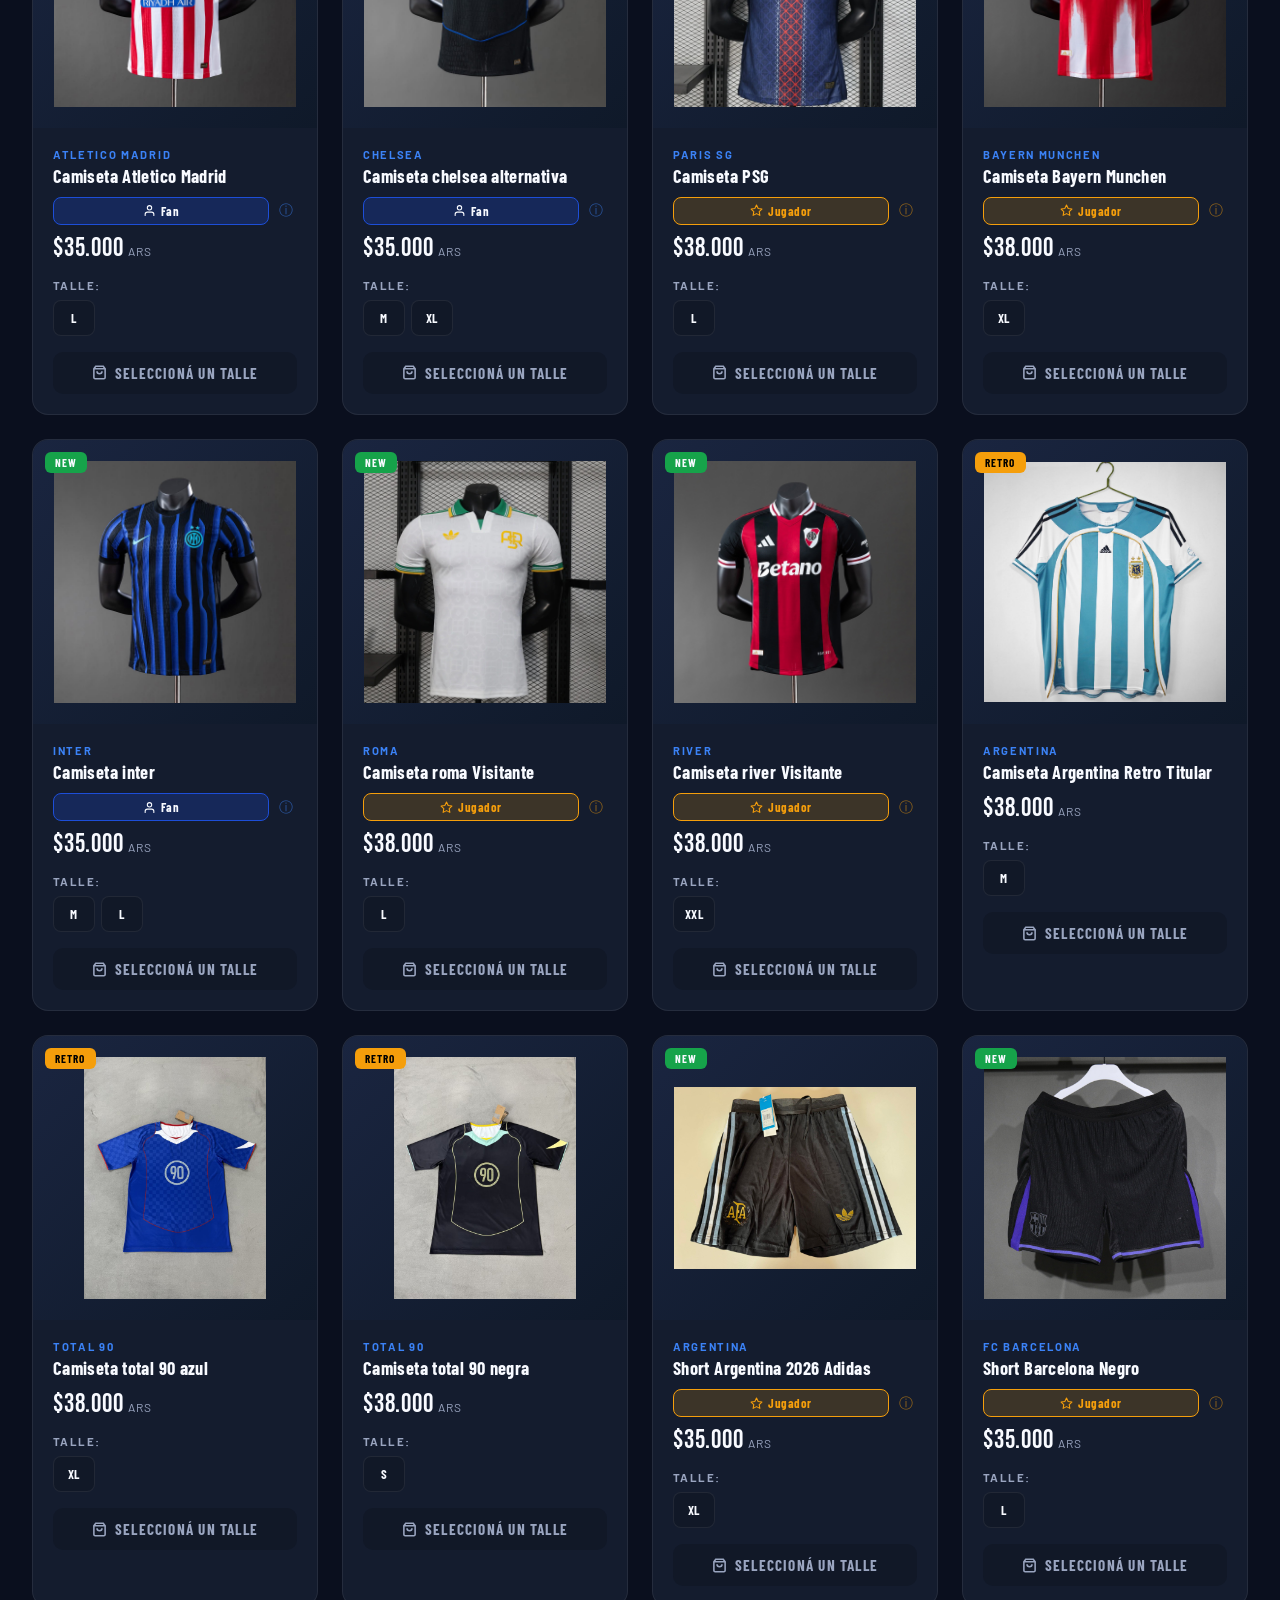
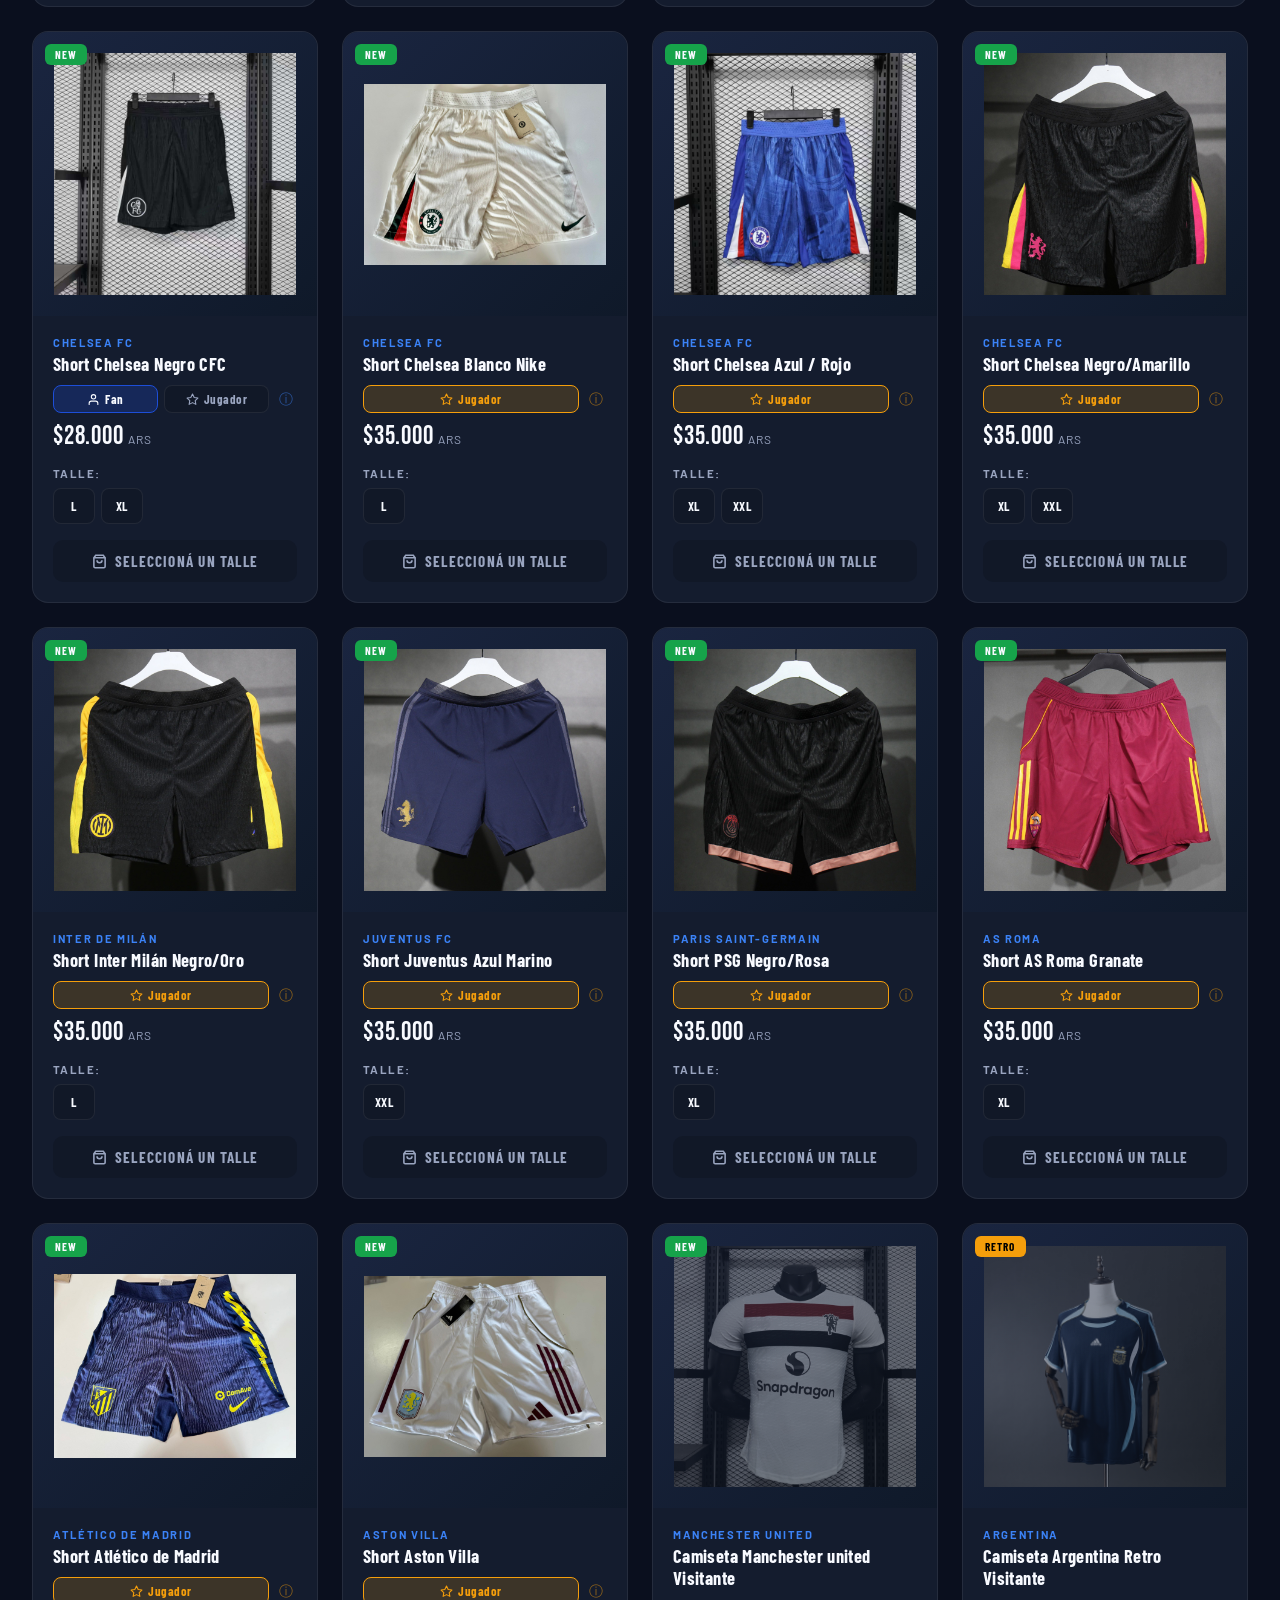
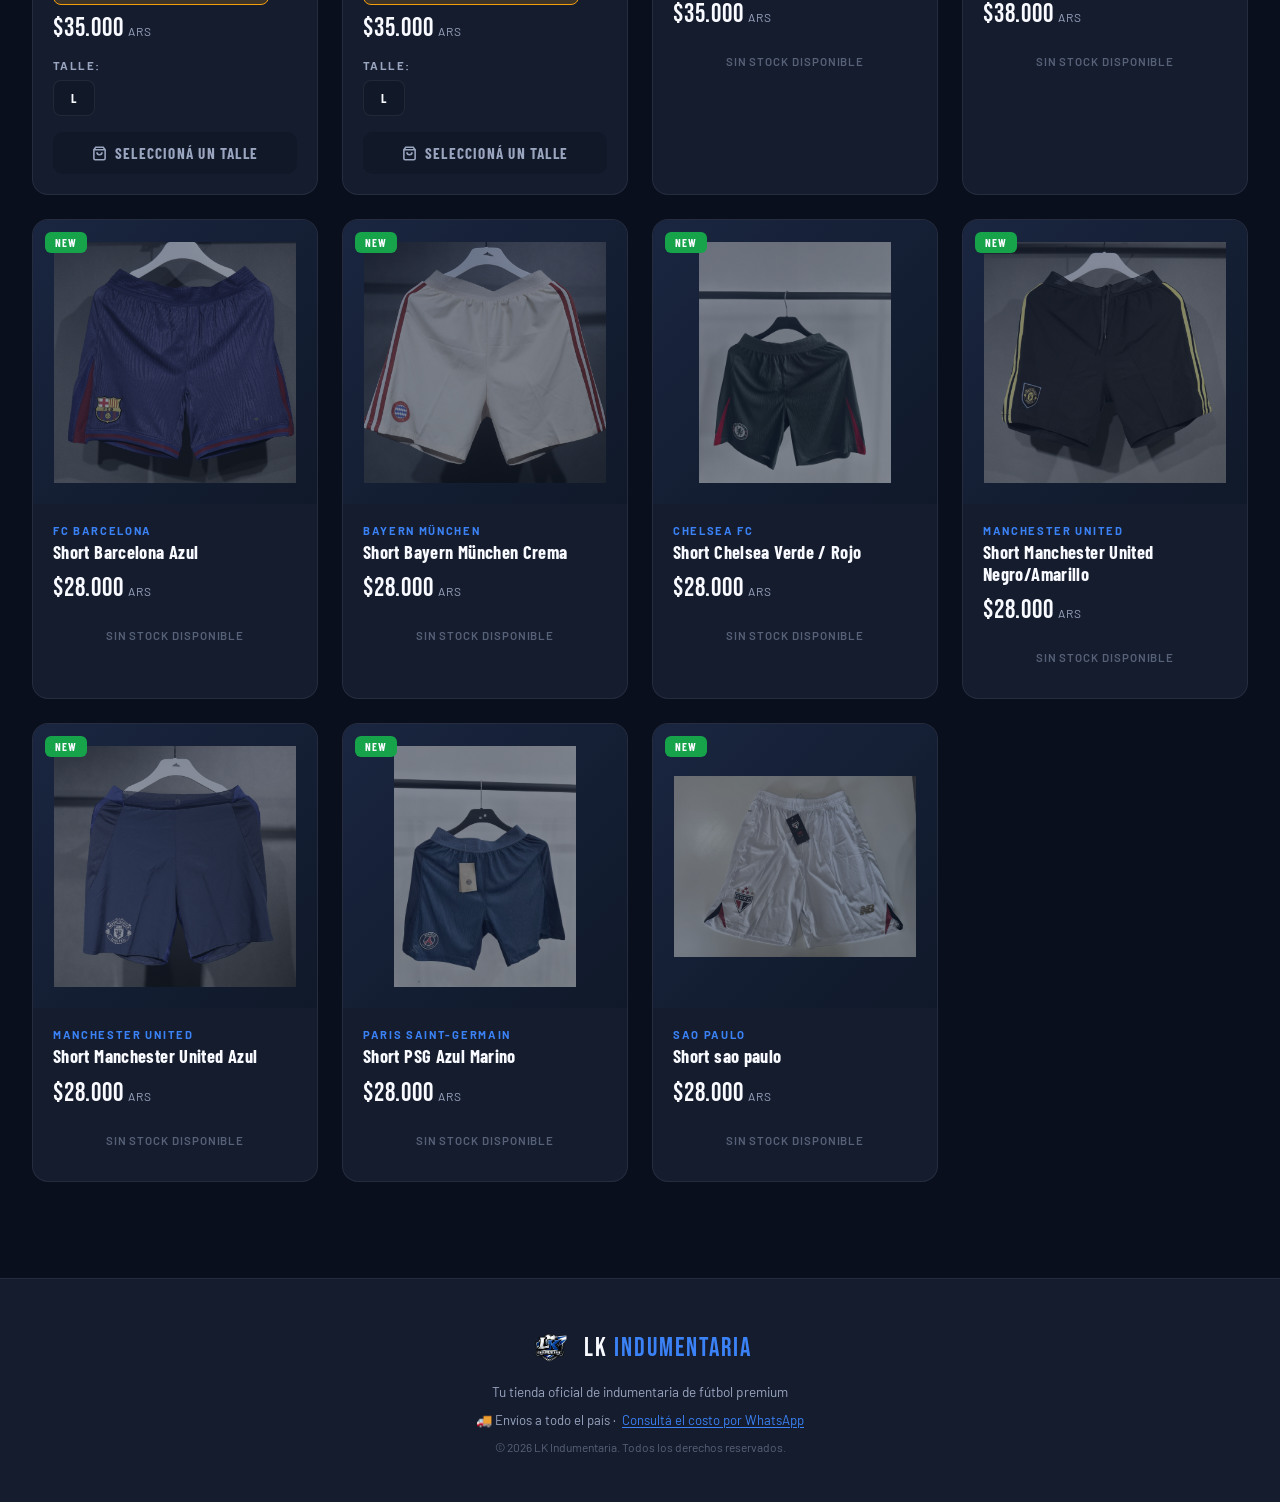
==== commit 42f01ee5: "actualizacion" ====
--- a/index.html
+++ b/index.html
@@ -1,4 +1,3 @@
-
 <!DOCTYPE html>
 <html lang="es">
 <head>
@@ -29,13 +28,13 @@
     </ul>
 
     <div class="nav-right">
-      <!-- Carrito: solo ícono + badge -->
       <button class="cart-btn" onclick="toggleCart()" title="Ver carrito">
         <svg width="22" height="22" viewBox="0 0 24 24" fill="none" stroke="currentColor" stroke-width="1.8" stroke-linecap="round" stroke-linejoin="round">
           <path d="M6 2L3 6v14a2 2 0 002 2h14a2 2 0 002-2V6l-3-4z"/>
           <line x1="3" y1="6" x2="21" y2="6"/>
           <path d="M16 10a4 4 0 01-8 0"/>
         </svg>
+        <!-- [MEJORA] Badge oculto por defecto, se muestra con JS cuando hay ítems -->
         <span class="cart-count" id="cartCount">0</span>
       </button>
     </div>
@@ -66,12 +65,12 @@
   <section class="filter-section" id="catalog-section">
     <div class="catalog-toolbar">
 
-      <!-- Buscador -->
+      <!-- Buscador — [MEJORA] placeholder más sugestivo -->
       <div class="search-wrap">
         <svg class="search-icon" width="16" height="16" viewBox="0 0 24 24" fill="none" stroke="currentColor" stroke-width="2" stroke-linecap="round" stroke-linejoin="round">
           <circle cx="11" cy="11" r="8"/><line x1="21" y1="21" x2="16.65" y2="16.65"/>
         </svg>
-        <input class="search-input" id="searchInput" type="text" placeholder="Buscar producto, club o talle…" oninput="handleSearch(this.value)" autocomplete="off">
+        <input class="search-input" id="searchInput" type="text" placeholder="Ej: Barcelona, XL, Retro…" oninput="handleSearch(this.value)" autocomplete="off">
         <button class="search-clear" id="searchClear" onclick="clearSearch()" title="Limpiar">
           <svg width="14" height="14" viewBox="0 0 24 24" fill="none" stroke="currentColor" stroke-width="2.5" stroke-linecap="round"><line x1="18" y1="6" x2="6" y2="18"/><line x1="6" y1="6" x2="18" y2="18"/></svg>
         </button>
@@ -89,7 +88,7 @@
         </select>
       </div>
 
-      <!-- Menú 3 puntos con filtros -->
+      <!-- Menú 3 puntos con filtros por categoría -->
       <div class="filter-menu-wrap" id="filterMenuWrap">
         <button class="filter-menu-btn" id="filterMenuBtn" onclick="toggleFilterMenu()" title="Filtrar por categoría">
           <span></span><span></span><span></span>
@@ -106,10 +105,17 @@
 
     </div>
 
-    <!-- Chip del filtro activo -->
+    <!-- Chip del filtro de categoría activo -->
     <div class="active-filter-chip" id="activeFilterChip" style="display:none">
       <span id="activeFilterLabel"></span>
       <button onclick="selectFilter('all', document.querySelector('.filter-option[data-filter=all]'))">✕</button>
+    </div>
+
+    <!-- ══ [MEJORA] FILTROS RÁPIDOS POR CLUB ══ -->
+    <div class="club-filters-wrap">
+      <div class="club-filters" id="clubFilters">
+        <!-- Se renderizan dinámicamente desde store.js -->
+      </div>
     </div>
 
   </section>
@@ -138,20 +144,21 @@
         </svg>
         Pedir por WhatsApp
       </button>
-      <p class="cart-note">🔒 Pago seguro · Envío a todo el país</p>
+      <!-- [MEJORA] Info de envío -->
+      <p class="cart-note">
+        🚚 Costo de envío · <button class="cart-shipping-link" onclick="openWhatsApp('¡Hola! Quiero consultar el costo de envío a mi zona 📦')">Consultá por WhatsApp</button>
+      </p>
     </div>
   </div>
 
-  <!-- ══════════════════ FABs (WhatsApp + Scroll Top) ══════════════════ -->
+  <!-- ══════════════════ FABs ══════════════════ -->
   <div class="fab-group">
-    <!-- Scroll to top — aparece solo cuando bajás -->
     <button class="fab-scroll-top" id="fabScrollTop" onclick="scrollToTop()" title="Volver arriba">
       <svg width="18" height="18" viewBox="0 0 24 24" fill="none" stroke="currentColor" stroke-width="2" stroke-linecap="round" stroke-linejoin="round">
         <line x1="12" y1="19" x2="12" y2="5"/>
         <polyline points="5 12 12 5 19 12"/>
       </svg>
     </button>
-    <!-- WhatsApp — solo ícono -->
     <button class="wa-fab" onclick="openWhatsApp()" title="Consultanos por WhatsApp">
       <svg width="26" height="26" viewBox="0 0 24 24" fill="currentColor">
         <path d="M17.472 14.382c-.297-.149-1.758-.867-2.03-.967-.273-.099-.471-.148-.67.15-.197.297-.767.966-.94 1.164-.173.199-.347.223-.644.075-.297-.15-1.255-.463-2.39-1.475-.883-.788-1.48-1.761-1.653-2.059-.173-.297-.018-.458.13-.606.134-.133.298-.347.446-.52.149-.174.198-.298.298-.497.099-.198.05-.371-.025-.52-.075-.149-.669-1.612-.916-2.207-.242-.579-.487-.5-.669-.51-.173-.008-.371-.01-.57-.01-.198 0-.52.074-.792.372-.272.297-1.04 1.016-1.04 2.479 0 1.462 1.065 2.875 1.213 3.074.149.198 2.096 3.2 5.077 4.487.709.306 1.262.489 1.694.625.712.227 1.36.195 1.871.118.571-.085 1.758-.719 2.006-1.413.248-.694.248-1.289.173-1.413-.074-.124-.272-.198-.57-.347m-5.421 7.403h-.004a9.87 9.87 0 01-5.031-1.378l-.361-.214-3.741.982.998-3.648-.235-.374a9.86 9.86 0 01-1.51-5.26c.001-5.45 4.436-9.884 9.888-9.884 2.64 0 5.122 1.03 6.988 2.898a9.825 9.825 0 012.893 6.994c-.003 5.45-4.437 9.884-9.885 9.884m8.413-18.297A11.815 11.815 0 0012.05 0C5.495 0 .16 5.335.157 11.892c0 2.096.547 4.142 1.588 5.945L.057 24l6.305-1.654a11.882 11.882 0 005.683 1.448h.005c6.554 0 11.89-5.335 11.893-11.893a11.821 11.821 0 00-3.48-8.413z"/>
@@ -170,23 +177,23 @@
         <div class="footer-logo-text">LK <span>Indumentaria</span></div>
       </div>
       <p>Tu tienda oficial de indumentaria de fútbol premium</p>
+      <!-- [MEJORA] Info de envío en footer -->
+      <p class="footer-shipping">
+        🚚 Envíos a todo el país ·
+        <button class="footer-shipping-btn" onclick="openWhatsApp('¡Hola! Quiero consultar el costo de envío a mi zona 📦')">
+          Consultá el costo por WhatsApp
+        </button>
+      </p>
       <p style="font-size:0.75rem;opacity:0.5">© 2026 LK Indumentaria. Todos los derechos reservados.</p>
     </div>
   </footer>
 
   <script src="store.js"></script>
   <script>
-    // ── Scroll to top ──────────────────────────────────
     var fabScrollTop = document.getElementById('fabScrollTop');
-
     window.addEventListener('scroll', function() {
-      if (window.scrollY > 400) {
-        fabScrollTop.classList.add('visible');
-      } else {
-        fabScrollTop.classList.remove('visible');
-      }
+      fabScrollTop.classList.toggle('visible', window.scrollY > 400);
     });
-
     function scrollToTop() {
       window.scrollTo({ top: 0, behavior: 'smooth' });
     }
--- a/style.css
+++ b/style.css
@@ -1455,9 +1455,84 @@
   border-color: var(--blue-glow);
 }
 
-/* ══════════════════════════════════════════
-   DORSAL — Modal bottom sheet
-══════════════════════════════════════════ */
+
+/* ─────────────────────────────────────────────────────────
+   CSS PARA DORSAL — pegá esto en tu archivo .css
+   ─────────────────────────────────────────────────────────
+
+/* Indicador compacto en la card */
+.dorsal-indicator {
+  display: flex;
+  align-items: center;
+  gap: 8px;
+  flex-wrap: wrap;
+  margin: 8px 0 4px;
+  padding: 8px 10px;
+  background: #f9fafb;
+  border: 1.5px solid #e5e7eb;
+  border-radius: 10px;
+}
+
+.dorsal-hidden {
+  display: none !important;
+}
+
+.dorsal-indicator-row {
+  display: flex;
+  align-items: center;
+  gap: 6px;
+  flex: 1;
+}
+
+.dorsal-indicator-label {
+  font-size: 12px;
+  font-weight: 600;
+  color: #6b7280;
+  white-space: nowrap;
+}
+
+.dorsal-indicator-val {
+  font-size: 12.5px;
+  font-weight: 700;
+  color: #14532d;
+  flex: 1;
+}
+
+.dorsal-indicator-none {
+  font-size: 12px;
+  color: #9ca3af;
+  font-style: italic;
+  flex: 1;
+}
+
+.dorsal-price-tag {
+  font-size: 11px;
+  background: #dcfce7;
+  color: #15803d;
+  border: 1px solid #bbf7d0;
+  border-radius: 4px;
+  padding: 2px 6px;
+  font-weight: 600;
+}
+
+.dorsal-edit-btn {
+  font-size: 11.5px;
+  font-weight: 600;
+  color: #2563eb;
+  background: none;
+  border: 1.5px solid #93c5fd;
+  border-radius: 6px;
+  padding: 3px 9px;
+  cursor: pointer;
+  white-space: nowrap;
+  transition: background .15s, color .15s;
+}
+
+.dorsal-edit-btn:hover {
+  background: #eff6ff;
+}
+
+/* Modal dorsal */
 #dorsalModal {
   display: none;
   position: fixed;
@@ -1467,179 +1542,542 @@
   justify-content: center;
 }
 
-#dorsalModal.open { display: flex; }
+#dorsalModal.open {
+  display: flex;
+}
 
 .dorsal-modal-backdrop {
   position: absolute;
   inset: 0;
-  background: rgba(0,0,0,.65);
-  backdrop-filter: blur(6px);
+  background: rgba(0,0,0,.45);
 }
 
 .dorsal-modal-box {
   position: relative;
-  background: var(--navy-mid);
-  border: 1px solid rgba(59,130,246,0.18);
-  border-bottom: none;
-  border-radius: 24px 24px 0 0;
+  background: #fff;
+  border-radius: 20px 20px 0 0;
   width: 100%;
   max-width: 480px;
   max-height: 75vh;
   display: flex;
   flex-direction: column;
-  box-shadow: 0 -24px 70px rgba(0,0,0,0.7), 0 0 0 1px rgba(59,130,246,0.06);
-  animation: dorsalSlideUp .3s cubic-bezier(0.34,1.4,0.64,1);
-}
-
-/* handle */
-.dorsal-modal-box::before {
-  content: '';
-  display: block;
-  width: 36px;
-  height: 4px;
-  background: rgba(255,255,255,0.12);
-  border-radius: 2px;
-  margin: 12px auto 0;
-  flex-shrink: 0;
+  animation: dorsalSlideUp .25s ease;
 }
 
 @keyframes dorsalSlideUp {
   from { transform: translateY(100%); opacity: 0; }
-  to   { transform: translateY(0); opacity: 1; }
+  to   { transform: translateY(0);    opacity: 1; }
 }
 
 .dorsal-modal-header {
   display: flex;
-  align-items: flex-start;
+  align-items: center;
   justify-content: space-between;
-  padding: 14px 20px 0;
+  padding: 18px 20px 4px;
 }
 
 .dorsal-modal-title {
-  font-family: 'Barlow Condensed', sans-serif;
-  font-size: 18px;
-  font-weight: 700;
-  letter-spacing: 0.03em;
-  color: var(--white);
+  font-size: 15px;
+  font-weight: 700;
+  color: #111827;
+  white-space: nowrap;
   overflow: hidden;
   text-overflow: ellipsis;
   max-width: 80%;
-  line-height: 1.2;
 }
 
 .dorsal-modal-subtitle {
   font-size: 12px;
-  color: var(--white-muted);
-  padding: 4px 20px 14px;
-  border-bottom: 1px solid var(--border);
-  letter-spacing: 0.03em;
+  color: #6b7280;
+  padding: 0 20px 12px;
 }
 
 .dorsal-modal-close {
-  background: rgba(255,255,255,0.06);
-  border: 1px solid var(--border);
+  background: #f3f4f6;
+  border: none;
   border-radius: 50%;
-  width: 32px;
-  height: 32px;
+  width: 30px;
+  height: 30px;
   font-size: 14px;
   cursor: pointer;
-  color: var(--white-muted);
+  color: #374151;
   display: flex;
   align-items: center;
   justify-content: center;
   flex-shrink: 0;
-  transition: background .15s, color .15s, border-color .15s;
-}
-
-.dorsal-modal-close:hover {
-  background: rgba(239,68,68,0.18);
-  color: var(--red);
-  border-color: rgba(239,68,68,0.3);
 }
 
 .dorsal-modal-list {
   overflow-y: auto;
-  padding: 12px 14px 28px;
+  padding: 4px 12px 24px;
   display: flex;
   flex-direction: column;
-  gap: 7px;
-}
-
-.dorsal-modal-list::-webkit-scrollbar { width: 4px; }
-.dorsal-modal-list::-webkit-scrollbar-track { background: transparent; }
-.dorsal-modal-list::-webkit-scrollbar-thumb { background: rgba(59,130,246,0.25); border-radius: 2px; }
+  gap: 6px;
+}
 
 .dorsal-modal-item {
   display: flex;
   align-items: center;
-  gap: 14px;
+  gap: 12px;
   padding: 13px 16px;
+  border: 1.5px solid #e5e7eb;
+  border-radius: 12px;
+  background: #fff;
+  cursor: pointer;
+  text-align: left;
+  transition: border-color .15s, background .15s;
+}
+
+.dorsal-modal-item:hover {
+  border-color: #9ca3af;
+  background: #f9fafb;
+}
+
+.dorsal-modal-item.active {
+  border-color: #16a34a;
+  background: #f0fdf4;
+}
+
+.dorsal-modal-num {
+  font-size: 18px;
+  font-weight: 800;
+  color: #111827;
+  min-width: 32px;
+  text-align: center;
+}
+
+.dorsal-modal-item.active .dorsal-modal-num {
+  color: #15803d;
+}
+
+.dorsal-modal-name {
+  font-size: 14px;
+  font-weight: 500;
+  color: #374151;
+  flex: 1;
+}
+
+.dorsal-modal-check {
+  font-size: 16px;
+  color: #16a34a;
+  font-weight: 700;
+}
+
+.cart-item-dorsal {
+  font-size: 11.5px;
+  color: #15803d;
+  margin-top: 2px;
+}
+/* ── SIN STOCK ── */
+.no-stock-notice {
+  font-size: 0.72rem;
+  font-weight: 600;
+  letter-spacing: 0.08em;
+  text-transform: uppercase;
+  color: var(--white-muted);
+  opacity: 0.6;
+  text-align: center;
+  padding: 10px 0 14px;
+}
+
+.card-no-stock .product-img-wrap img {
+  opacity: 0.55;
+  filter: grayscale(30%);
+<<<<<<< HEAD
+}
+/* ═══════════════════════════════════════════════════
+   MEJORAS — agregar al final de style.css
+═══════════════════════════════════════════════════ */
+
+/* ── [MEJORA] Badge del carrito: oculto por defecto ── */
+.cart-count {
+  opacity: 0;
+  transform: scale(0.5);
+  transition: opacity 0.2s, transform 0.25s cubic-bezier(0.34,1.56,0.64,1);
+}
+.cart-count.visible {
+  opacity: 1;
+  transform: scale(1);
+}
+
+/* ── [MEJORA] Filtros rápidos por club ── */
+.club-filters-wrap {
+  margin-top: 12px;
+  overflow-x: auto;
+  -webkit-overflow-scrolling: touch;
+  scrollbar-width: none; /* Firefox */
+  /* padding-bottom para que el scrollbar no corte las sombras */
+  padding-bottom: 4px;
+}
+.club-filters-wrap::-webkit-scrollbar { display: none; }
+
+.club-filters {
+  display: flex;
+  gap: 8px;
+  width: max-content;
+  min-width: 100%;
+}
+
+.club-chip {
+  flex-shrink: 0;
+  padding: 7px 16px;
+  background: var(--navy-card);
   border: 1px solid var(--border);
-  border-radius: 12px;
-  background: var(--navy-card);
-  cursor: pointer;
-  text-align: left;
-  transition: border-color .15s, background .15s, transform .12s;
-}
-
-.dorsal-modal-item:hover {
-  border-color: rgba(59,130,246,0.35);
-  background: rgba(29,78,216,0.1);
-  transform: translateX(3px);
-}
-
-.dorsal-modal-item.active {
-  border-color: rgba(34,197,94,0.5);
-  background: rgba(34,197,94,0.07);
-}
-
-.dorsal-modal-num {
-  font-family: 'Bebas Neue', sans-serif;
-  font-size: 22px;
-  letter-spacing: 0.04em;
-  color: var(--white-muted);
-  min-width: 36px;
-  text-align: center;
-  line-height: 1;
-}
-
-.dorsal-modal-item.active .dorsal-modal-num { color: var(--green); }
-
-.dorsal-modal-name {
+  border-radius: 100px;
+  color: var(--white-muted);
   font-family: 'Barlow Condensed', sans-serif;
-  font-size: 15px;
-  font-weight: 600;
-  letter-spacing: 0.02em;
-  color: var(--white-muted);
-  flex: 1;
-}
-
-.dorsal-modal-item.active .dorsal-modal-name { color: var(--white); }
-
-.dorsal-modal-check {
+  font-size: 0.82rem;
+  font-weight: 700;
+  letter-spacing: 0.06em;
+  cursor: pointer;
+  transition: all 0.18s;
+  white-space: nowrap;
+}
+
+.club-chip:hover {
+  border-color: var(--blue-glow);
+  color: var(--white);
+  background: rgba(59,130,246,0.08);
+}
+
+.club-chip.active {
+  background: var(--blue-accent);
+  border-color: var(--blue-accent);
+  color: var(--white);
+  box-shadow: 0 4px 14px rgba(29,78,216,0.35);
+}
+
+/* ── [MEJORA] Tooltip de versión Fan/Jugador ── */
+.version-info-icon {
+  font-size: 0.85rem;
+  color: var(--white-muted);
+  cursor: help;
+  opacity: 0.6;
+  flex-shrink: 0;
+  position: relative;
+  display: inline-flex;
+  align-items: center;
+  justify-content: center;
   width: 22px;
   height: 22px;
-  background: rgba(34,197,94,0.14);
-  border: 1px solid rgba(34,197,94,0.35);
-  border-radius: 50%;
-  display: flex;
-  align-items: center;
-  justify-content: center;
-  font-size: 11px;
-  color: var(--green);
-  font-weight: 700;
+  transition: opacity 0.15s;
+}
+
+.version-info-icon:hover { opacity: 1; }
+
+/* Tooltip nativo mejorado con CSS */
+.version-info-icon::after {
+  content: attr(title);
+  position: absolute;
+  bottom: calc(100% + 8px);
+  left: 50%;
+  transform: translateX(-50%);
+  background: var(--navy-mid);
+  border: 1px solid rgba(59,130,246,0.3);
+  color: var(--white-muted);
+  font-family: 'Barlow', sans-serif;
+  font-size: 0.7rem;
+  font-weight: 400;
+  letter-spacing: 0.01em;
+  white-space: nowrap;
+  padding: 6px 10px;
+  border-radius: 8px;
+  box-shadow: 0 8px 24px rgba(0,0,0,0.4);
+  pointer-events: none;
+  opacity: 0;
+  transition: opacity 0.15s;
+  z-index: 20;
+}
+
+.version-info-icon:hover::after { opacity: 1; }
+
+/* ── [MEJORA] Sin stock: imagen atenuada, cartel discreto ── */
+.no-stock-notice {
+  font-size: 0.72rem;
+  font-weight: 600;
+  letter-spacing: 0.08em;
+  text-transform: uppercase;
+  color: var(--white-muted);
+  opacity: 0.5;
+  text-align: center;
+  padding: 10px 0 14px;
+}
+
+.card-no-stock .product-img-wrap img {
+  opacity: 0.5;
+  filter: grayscale(40%);
+  transition: opacity 0.3s, filter 0.3s;
+}
+
+/* ── [MEJORA] Hero más compacto en mobile ── */
+@media (max-width: 768px) {
+  .hero {
+    padding: 1.8rem 1.25rem 1.8rem;
+  }
+  .hero-logo {
+    width: 100px;
+    height: 100px;
+    margin-bottom: 1rem;
+  }
+  .hero p {
+    font-size: 0.88rem;
+    margin-bottom: 1.2rem;
+  }
+  .hero-stats {
+    gap: 1.5rem;
+    margin-top: 1.5rem;
+  }
+  .stat-num { font-size: 1.7rem; }
+  .stat-label { font-size: 0.68rem; }
+}
+
+/* ── [MEJORA] Info de envío en carrito ── */
+.cart-shipping-link {
+  background: none;
+  border: none;
+  color: var(--blue-glow);
+  font-size: 0.72rem;
+  cursor: pointer;
+  padding: 0;
+  font-family: 'Barlow', sans-serif;
+  text-decoration: underline;
+  text-underline-offset: 2px;
+  transition: color 0.15s;
+}
+.cart-shipping-link:hover { color: var(--white); }
+
+/* ── [MEJORA] Info de envío en footer ── */
+.footer-shipping {
+  font-size: 0.82rem;
+  color: var(--white-muted);
+  display: flex;
+  align-items: center;
+  gap: 6px;
+  flex-wrap: wrap;
+  justify-content: center;
+}
+
+.footer-shipping-btn {
+  background: none;
+  border: none;
+  color: var(--blue-glow);
+  font-family: 'Barlow', sans-serif;
+  font-size: 0.82rem;
+  cursor: pointer;
+  padding: 0;
+  text-decoration: underline;
+  text-underline-offset: 2px;
+  transition: color 0.15s;
+}
+.footer-shipping-btn:hover { color: var(--white); }
+
+/* ── [MEJORA] version-toggle con ícono info alineado ── */
+.version-toggle {
+  align-items: center;
+}
+/* ═══════════════════════════════════════════════════
+   MEJORAS — agregar al final de style.css
+═══════════════════════════════════════════════════ */
+
+/* ── [MEJORA] Badge del carrito: oculto por defecto ── */
+.cart-count {
+  opacity: 0;
+  transform: scale(0.5);
+  transition: opacity 0.2s, transform 0.25s cubic-bezier(0.34,1.56,0.64,1);
+}
+.cart-count.visible {
+  opacity: 1;
+  transform: scale(1);
+}
+
+/* ── [MEJORA] Filtros rápidos por club ── */
+.club-filters-wrap {
+  margin-top: 12px;
+  overflow-x: auto;
+  -webkit-overflow-scrolling: touch;
+  scrollbar-width: none; /* Firefox */
+  /* padding-bottom para que el scrollbar no corte las sombras */
+  padding-bottom: 4px;
+}
+.club-filters-wrap::-webkit-scrollbar { display: none; }
+
+.club-filters {
+  display: flex;
+  gap: 8px;
+  width: max-content;
+  min-width: 100%;
+}
+
+.club-chip {
   flex-shrink: 0;
-}
-
-/* ── Cart item dorsal ── */
-.cart-item-dorsal {
+  padding: 7px 16px;
+  background: var(--navy-card);
+  border: 1px solid var(--border);
+  border-radius: 100px;
+  color: var(--white-muted);
   font-family: 'Barlow Condensed', sans-serif;
-  font-size: 12px;
+  font-size: 0.82rem;
+  font-weight: 700;
+  letter-spacing: 0.06em;
+  cursor: pointer;
+  transition: all 0.18s;
+  white-space: nowrap;
+}
+
+.club-chip:hover {
+  border-color: var(--blue-glow);
+  color: var(--white);
+  background: rgba(59,130,246,0.08);
+}
+
+.club-chip.active {
+  background: var(--blue-accent);
+  border-color: var(--blue-accent);
+  color: var(--white);
+  box-shadow: 0 4px 14px rgba(29,78,216,0.35);
+}
+
+/* ── [MEJORA] Ícono ⓘ con tooltip coloreado según versión ── */
+.version-info-icon {
+  font-size: 0.85rem;
+  cursor: help;
+  flex-shrink: 0;
+  position: relative;
+  display: inline-flex;
+  align-items: center;
+  justify-content: center;
+  width: 22px;
+  height: 22px;
+  transition: opacity 0.15s;
+  opacity: 0.55;
+}
+
+.version-info-icon:hover { opacity: 1; }
+
+/* Color del ícono según versión */
+.version-info-icon.fan     { color: var(--blue-glow); }
+.version-info-icon.jugador { color: var(--gold); }
+
+/* Tooltip CSS */
+.version-info-icon::after {
+  content: attr(title);
+  position: absolute;
+  bottom: calc(100% + 8px);
+  left: 50%;
+  transform: translateX(-50%);
+  font-family: 'Barlow', sans-serif;
+  font-size: 0.72rem;
+  font-weight: 500;
+  letter-spacing: 0.01em;
+  white-space: nowrap;
+  padding: 6px 12px;
+  border-radius: 8px;
+  box-shadow: 0 8px 24px rgba(0,0,0,0.5);
+  pointer-events: none;
+  opacity: 0;
+  transition: opacity 0.18s;
+  z-index: 20;
+}
+
+.version-info-icon:hover::after { opacity: 1; }
+
+/* Tooltip fan: azul */
+.version-info-icon.fan::after {
+  background: rgba(29,78,216,0.95);
+  border: 1px solid rgba(59,130,246,0.5);
+  color: #e0eaff;
+}
+
+/* Tooltip jugador: dorado */
+.version-info-icon.jugador::after {
+  background: rgba(120,80,0,0.97);
+  border: 1px solid rgba(245,158,11,0.5);
+  color: #fef3c7;
+}
+
+/* ── [MEJORA] Sin stock: imagen atenuada, cartel discreto ── */
+.no-stock-notice {
+  font-size: 0.72rem;
   font-weight: 600;
-  letter-spacing: 0.04em;
-  color: var(--green);
-  margin-top: 3px;
-  display: flex;
-  align-items: center;
-  gap: 4px;
+  letter-spacing: 0.08em;
+  text-transform: uppercase;
+  color: var(--white-muted);
+  opacity: 0.5;
+  text-align: center;
+  padding: 10px 0 14px;
+}
+
+.card-no-stock .product-img-wrap img {
+  opacity: 0.5;
+  filter: grayscale(40%);
+  transition: opacity 0.3s, filter 0.3s;
+}
+
+/* ── [MEJORA] Hero más compacto en mobile ── */
+@media (max-width: 768px) {
+  .hero {
+    padding: 1.8rem 1.25rem 1.8rem;
+  }
+  .hero-logo {
+    width: 100px;
+    height: 100px;
+    margin-bottom: 1rem;
+  }
+  .hero p {
+    font-size: 0.88rem;
+    margin-bottom: 1.2rem;
+  }
+  .hero-stats {
+    gap: 1.5rem;
+    margin-top: 1.5rem;
+  }
+  .stat-num { font-size: 1.7rem; }
+  .stat-label { font-size: 0.68rem; }
+}
+
+/* ── [MEJORA] Info de envío en carrito ── */
+.cart-shipping-link {
+  background: none;
+  border: none;
+  color: var(--blue-glow);
+  font-size: 0.72rem;
+  cursor: pointer;
+  padding: 0;
+  font-family: 'Barlow', sans-serif;
+  text-decoration: underline;
+  text-underline-offset: 2px;
+  transition: color 0.15s;
+}
+.cart-shipping-link:hover { color: var(--white); }
+
+/* ── [MEJORA] Info de envío en footer ── */
+.footer-shipping {
+  font-size: 0.82rem;
+  color: var(--white-muted);
+  display: flex;
+  align-items: center;
+  gap: 6px;
+  flex-wrap: wrap;
+  justify-content: center;
+}
+
+.footer-shipping-btn {
+  background: none;
+  border: none;
+  color: var(--blue-glow);
+  font-family: 'Barlow', sans-serif;
+  font-size: 0.82rem;
+  cursor: pointer;
+  padding: 0;
+  text-decoration: underline;
+  text-underline-offset: 2px;
+  transition: color 0.15s;
+}
+.footer-shipping-btn:hover { color: var(--white); }
+
+/* ── [MEJORA] version-toggle con ícono info alineado ── */
+.version-toggle {
+  align-items: center;
+=======
+>>>>>>> bc446f8e8e3c50488512b1b0ed57bb77f1abd115
 }
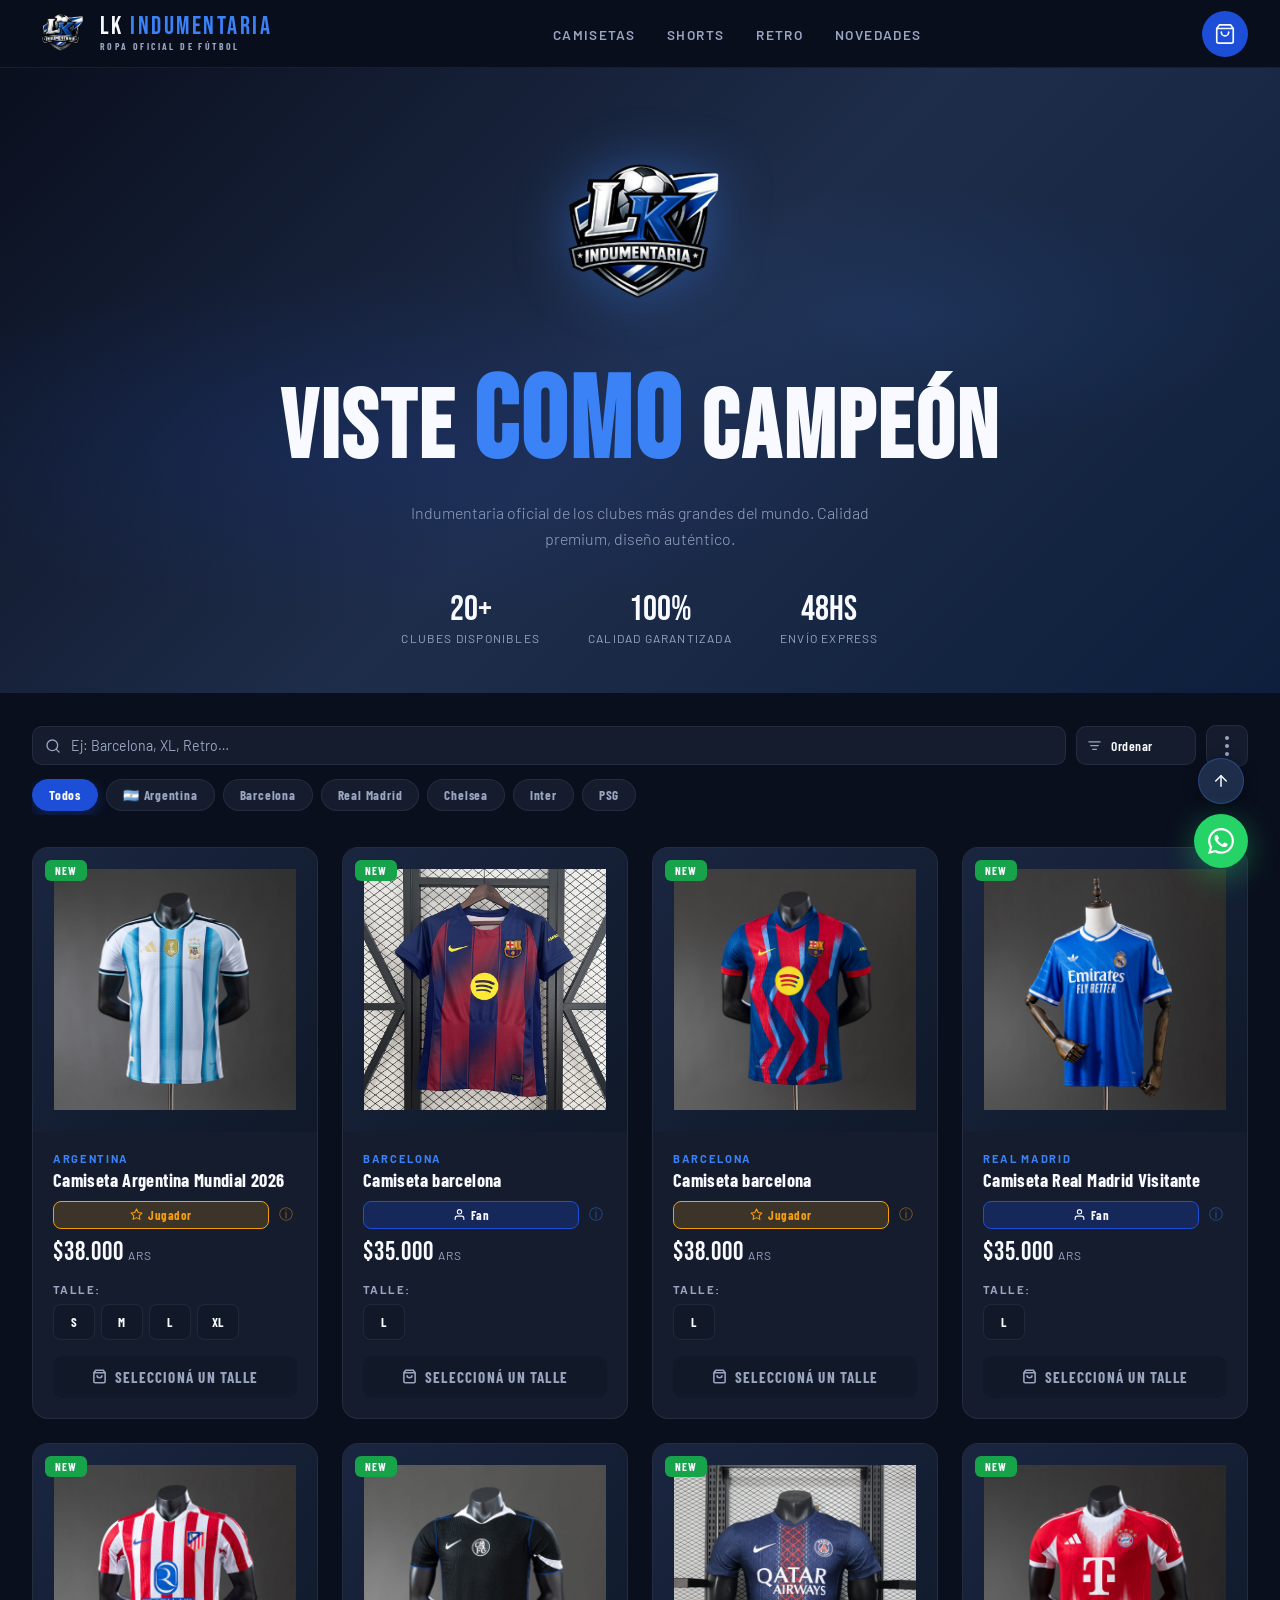
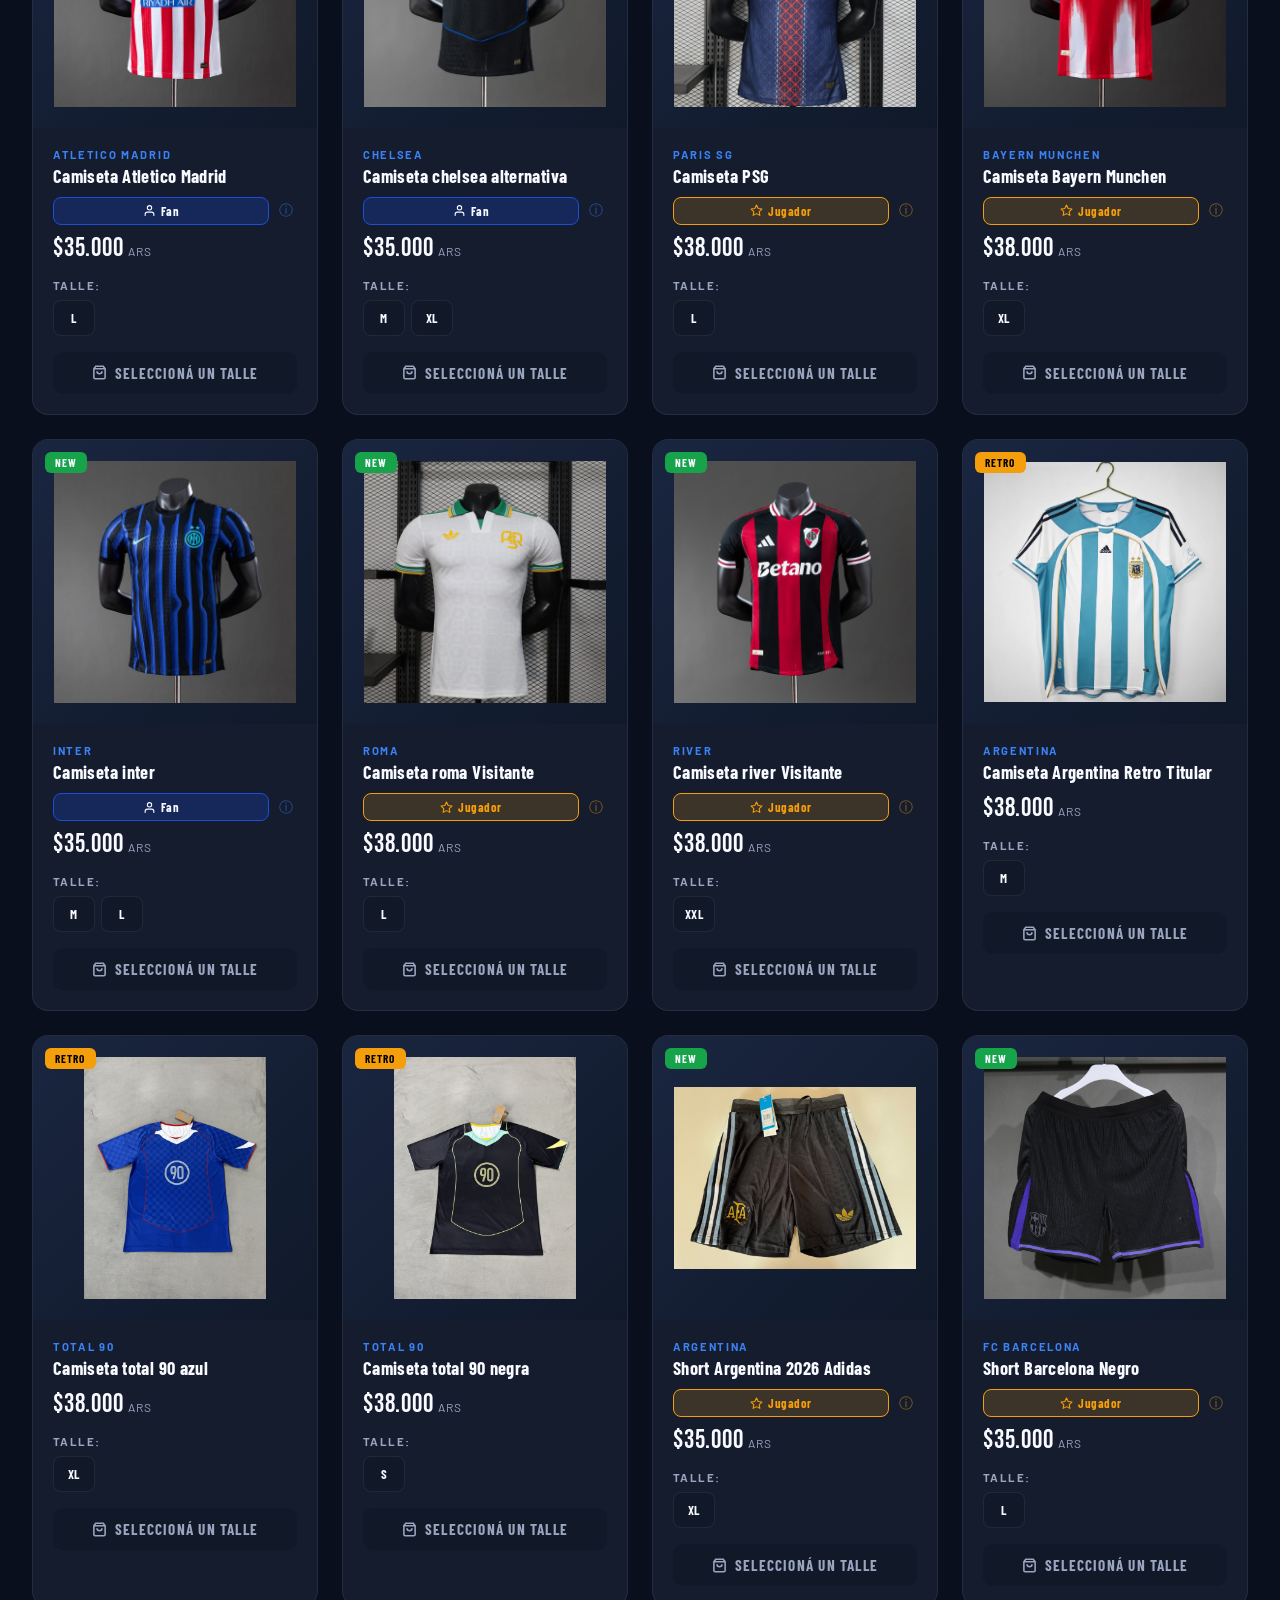
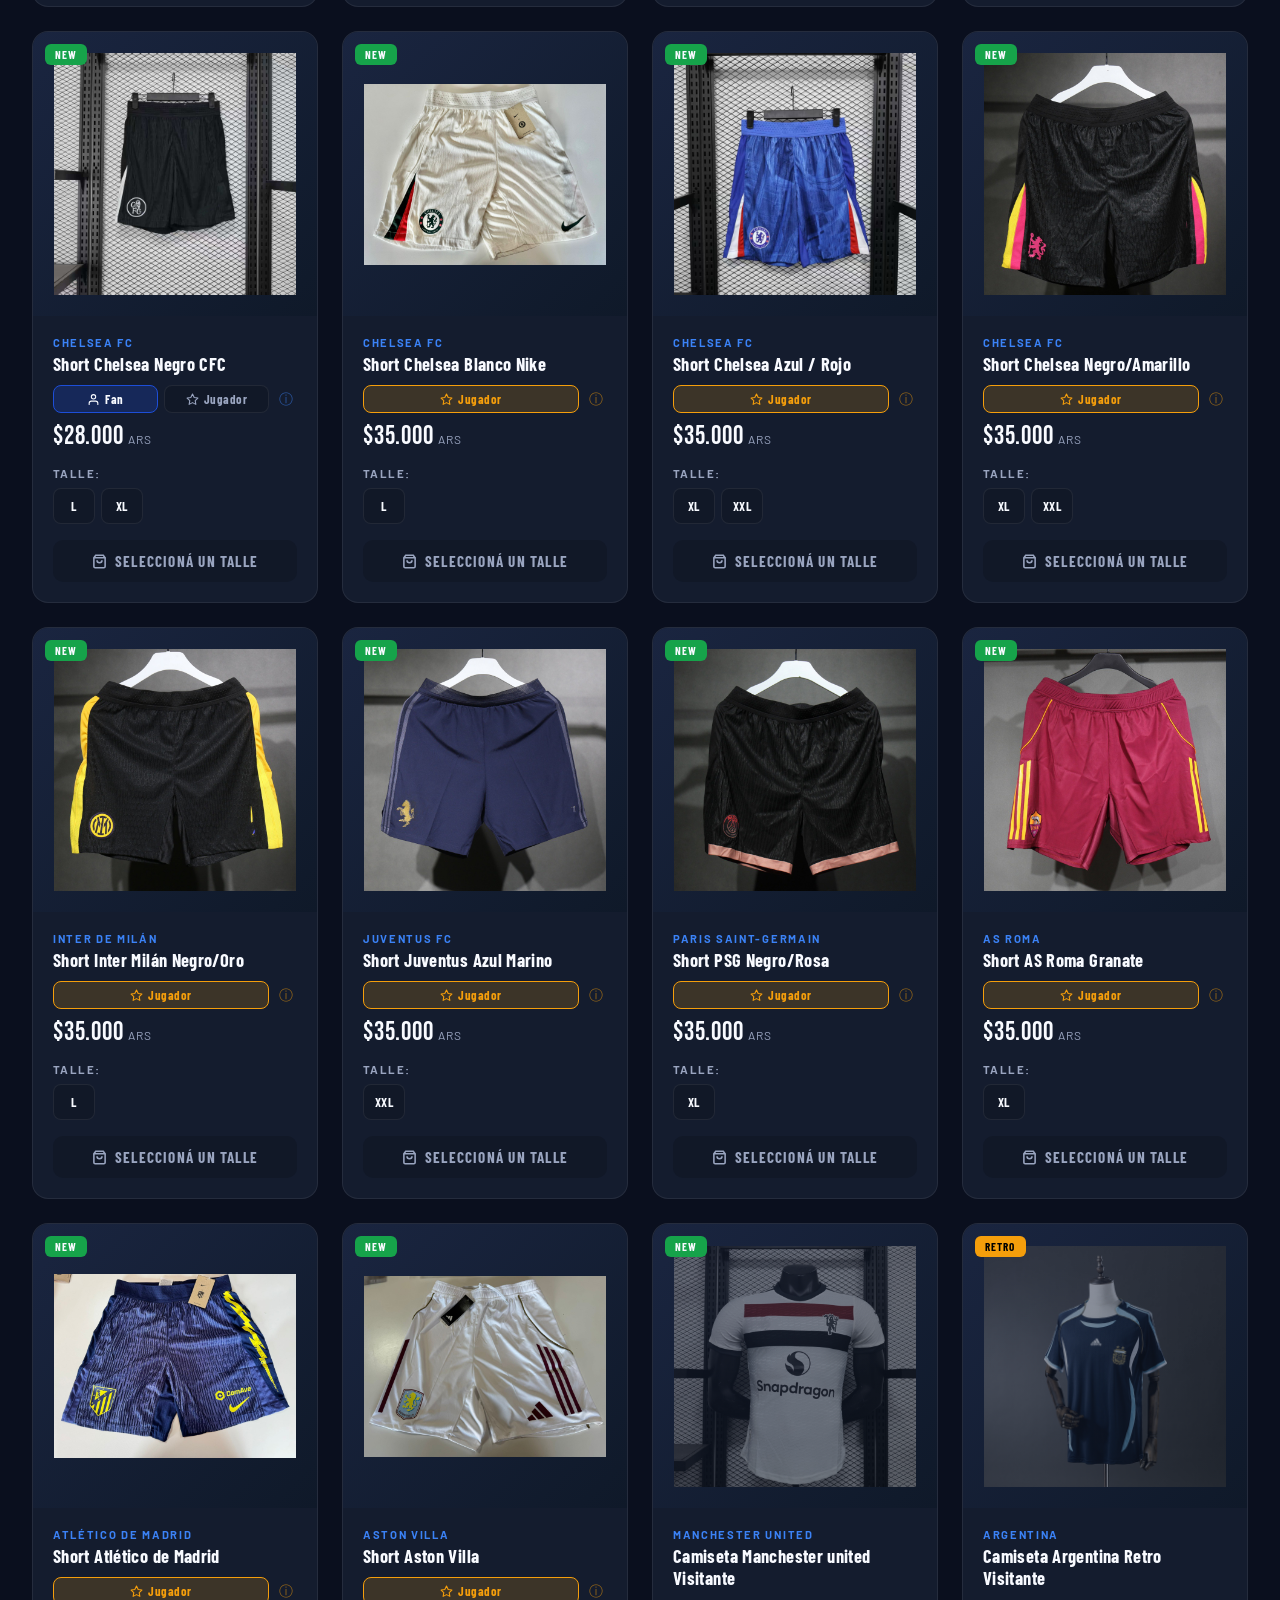
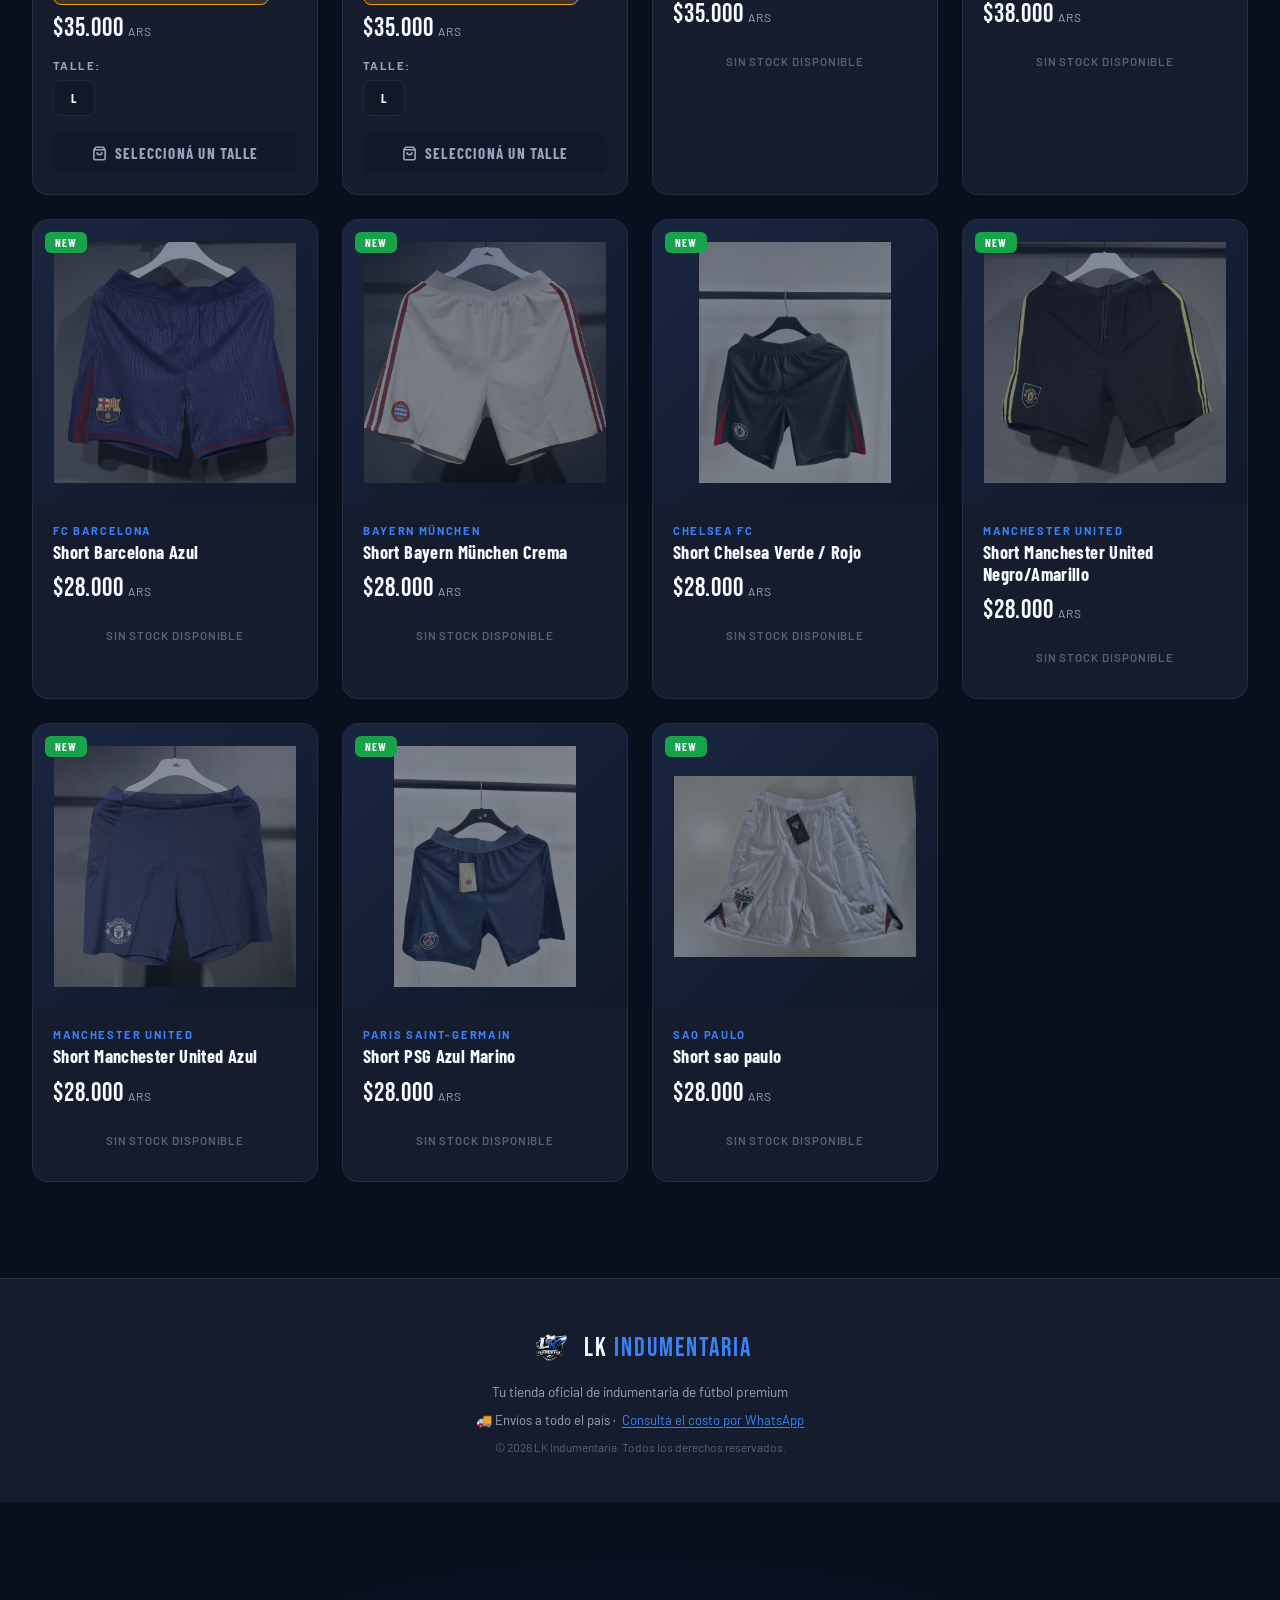
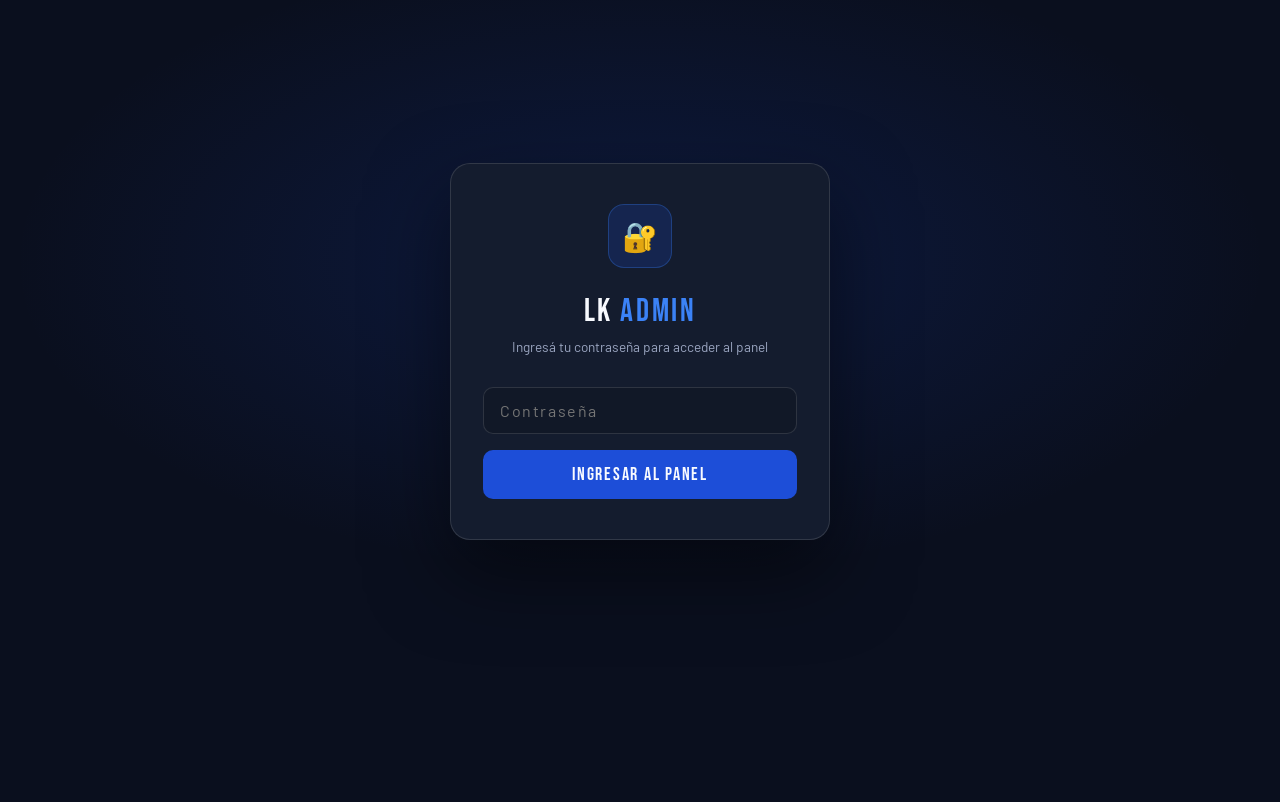
==== commit dba9fdb2: "actualizacion 24/03" ====
--- a/index.html
+++ b/index.html
@@ -199,4 +199,1289 @@
     }
   </script>
 </body>
+<!DOCTYPE html>
+<html lang="es">
+<head>
+  <meta charset="UTF-8">
+  <meta name="viewport" content="width=device-width, initial-scale=1.0, maximum-scale=1.0">
+  <title>LK Admin — Panel de Gestión</title>
+  <link href="https://fonts.googleapis.com/css2?family=Bebas+Neue&family=Barlow:wght@300;400;500;600;700&family=Barlow+Condensed:wght@400;600;700;800&display=swap" rel="stylesheet">
+  <style>
+    :root {
+      --navy: #0a0f1e;
+      --navy-mid: #111827;
+      --navy-light: #1e2d4a;
+      --navy-card: #141c2e;
+      --blue-accent: #1d4ed8;
+      --blue-glow: #3b82f6;
+      --white: #f8faff;
+      --white-muted: #9aa5c0;
+      --gold: #f59e0b;
+      --red: #ef4444;
+      --green: #22c55e;
+      --border: rgba(255,255,255,0.07);
+      --border-strong: rgba(255,255,255,0.12);
+    }
+    * { box-sizing: border-box; margin: 0; padding: 0; }
+    body {
+      font-family: 'Barlow', sans-serif;
+      background: var(--navy);
+      color: var(--white);
+      min-height: 100vh;
+      overflow-x: hidden;
+    }
+    input, select, textarea, button { font-family: 'Barlow', sans-serif; }
+
+    /* ── LOGIN SCREEN ── */
+    #loginScreen {
+      min-height: 100vh;
+      display: flex;
+      align-items: center;
+      justify-content: center;
+      padding: 2rem;
+      background: radial-gradient(ellipse 70% 50% at 50% 40%, rgba(29,78,216,0.18) 0%, transparent 70%), var(--navy);
+    }
+    .login-box {
+      background: var(--navy-card);
+      border: 1px solid var(--border-strong);
+      border-radius: 20px;
+      padding: 2.5rem 2rem;
+      width: 100%;
+      max-width: 380px;
+      text-align: center;
+      box-shadow: 0 32px 80px rgba(0,0,0,0.5);
+    }
+    .login-icon {
+      width: 64px; height: 64px;
+      background: rgba(29,78,216,0.2);
+      border: 1px solid rgba(59,130,246,0.3);
+      border-radius: 16px;
+      display: flex; align-items: center; justify-content: center;
+      margin: 0 auto 1.5rem;
+      font-size: 1.8rem;
+    }
+    .login-title {
+      font-family: 'Bebas Neue', sans-serif;
+      font-size: 2rem;
+      letter-spacing: 0.08em;
+      margin-bottom: 0.4rem;
+    }
+    .login-title span { color: var(--blue-glow); }
+    .login-sub { color: var(--white-muted); font-size: 0.85rem; margin-bottom: 2rem; }
+    .login-field {
+      width: 100%;
+      background: var(--navy-mid);
+      border: 1px solid var(--border-strong);
+      border-radius: 10px;
+      padding: 13px 16px;
+      color: var(--white);
+      font-size: 1rem;
+      outline: none;
+      transition: border-color 0.2s;
+      margin-bottom: 1rem;
+      letter-spacing: 0.1em;
+    }
+    .login-field:focus { border-color: var(--blue-glow); }
+    .login-btn {
+      width: 100%;
+      padding: 14px;
+      background: var(--blue-accent);
+      border: none;
+      border-radius: 10px;
+      color: var(--white);
+      font-family: 'Bebas Neue', sans-serif;
+      font-size: 1.1rem;
+      letter-spacing: 0.1em;
+      cursor: pointer;
+      transition: background 0.2s;
+    }
+    .login-btn:hover { background: var(--blue-glow); }
+    .login-error {
+      color: var(--red);
+      font-size: 0.82rem;
+      margin-top: 0.75rem;
+      display: none;
+    }
+
+    /* ── MAIN APP ── */
+    #adminApp { display: none; }
+
+    /* ── HEADER ── */
+    .admin-header {
+      position: sticky; top: 0; z-index: 100;
+      background: rgba(10,15,30,0.96);
+      backdrop-filter: blur(20px);
+      border-bottom: 1px solid var(--border);
+      padding: 0 1.25rem;
+      display: flex; align-items: center;
+      justify-content: space-between;
+      height: 60px;
+      gap: 1rem;
+    }
+    .admin-logo {
+      font-family: 'Bebas Neue', sans-serif;
+      font-size: 1.3rem;
+      letter-spacing: 0.08em;
+      display: flex; align-items: center; gap: 8px;
+    }
+    .admin-logo span { color: var(--blue-glow); }
+    .admin-logo small {
+      font-family: 'Barlow Condensed', sans-serif;
+      font-size: 0.65rem;
+      font-weight: 700;
+      letter-spacing: 0.2em;
+      text-transform: uppercase;
+      color: var(--white-muted);
+      background: rgba(29,78,216,0.2);
+      border: 1px solid rgba(59,130,246,0.25);
+      padding: 2px 8px;
+      border-radius: 4px;
+    }
+    .header-actions { display: flex; gap: 8px; align-items: center; }
+    .btn-store {
+      display: flex; align-items: center; gap: 6px;
+      padding: 8px 14px;
+      background: rgba(34,197,94,0.12);
+      border: 1px solid rgba(34,197,94,0.3);
+      border-radius: 8px;
+      color: var(--green);
+      font-family: 'Barlow Condensed', sans-serif;
+      font-size: 0.8rem;
+      font-weight: 700;
+      letter-spacing: 0.06em;
+      text-transform: uppercase;
+      cursor: pointer;
+      text-decoration: none;
+      transition: background 0.15s;
+    }
+    .btn-store:hover { background: rgba(34,197,94,0.2); }
+    .btn-logout {
+      padding: 8px 14px;
+      background: rgba(239,68,68,0.1);
+      border: 1px solid rgba(239,68,68,0.25);
+      border-radius: 8px;
+      color: var(--red);
+      font-family: 'Barlow Condensed', sans-serif;
+      font-size: 0.8rem;
+      font-weight: 700;
+      letter-spacing: 0.06em;
+      text-transform: uppercase;
+      cursor: pointer;
+      transition: background 0.15s;
+    }
+    .btn-logout:hover { background: rgba(239,68,68,0.2); }
+
+    /* ── STATS BAR ── */
+    .stats-bar {
+      display: flex; gap: 1px;
+      background: var(--border);
+      border-bottom: 1px solid var(--border);
+    }
+    .stat-card {
+      flex: 1;
+      padding: 1rem;
+      background: var(--navy-card);
+      text-align: center;
+    }
+    .stat-card-num {
+      font-family: 'Bebas Neue', sans-serif;
+      font-size: 1.8rem;
+      line-height: 1;
+      color: var(--white);
+    }
+    .stat-card-num.blue { color: var(--blue-glow); }
+    .stat-card-num.green { color: var(--green); }
+    .stat-card-num.red { color: var(--red); }
+    .stat-card-label {
+      font-size: 0.65rem;
+      font-weight: 700;
+      letter-spacing: 0.1em;
+      text-transform: uppercase;
+      color: var(--white-muted);
+      margin-top: 2px;
+    }
+
+    /* ── TOOLBAR ── */
+    .admin-toolbar {
+      padding: 1rem 1.25rem;
+      display: flex; gap: 10px; align-items: center;
+    }
+    .toolbar-search {
+      flex: 1;
+      background: var(--navy-card);
+      border: 1px solid var(--border-strong);
+      border-radius: 10px;
+      padding: 10px 14px;
+      color: var(--white);
+      font-size: 0.88rem;
+      outline: none;
+      transition: border-color 0.2s;
+    }
+    .toolbar-search:focus { border-color: var(--blue-glow); }
+    .toolbar-search::placeholder { color: var(--white-muted); }
+    .btn-add {
+      display: flex; align-items: center; gap: 6px;
+      padding: 10px 18px;
+      background: var(--blue-accent);
+      border: none;
+      border-radius: 10px;
+      color: var(--white);
+      font-family: 'Bebas Neue', sans-serif;
+      font-size: 1rem;
+      letter-spacing: 0.08em;
+      cursor: pointer;
+      white-space: nowrap;
+      transition: background 0.2s;
+      flex-shrink: 0;
+    }
+    .btn-add:hover { background: var(--blue-glow); }
+
+    /* ── PRODUCT LIST ── */
+    .product-list {
+      padding: 0 1.25rem 6rem;
+      display: flex;
+      flex-direction: column;
+      gap: 10px;
+    }
+    .admin-card {
+      background: var(--navy-card);
+      border: 1px solid var(--border);
+      border-radius: 14px;
+      display: flex;
+      align-items: center;
+      gap: 12px;
+      padding: 12px;
+      transition: border-color 0.2s;
+    }
+    .admin-card:hover { border-color: var(--border-strong); }
+    .admin-card-img {
+      width: 64px; height: 64px;
+      border-radius: 10px;
+      background: linear-gradient(135deg, #1a2540 0%, #0f1929 100%);
+      overflow: hidden;
+      flex-shrink: 0;
+      display: flex; align-items: center; justify-content: center;
+    }
+    .admin-card-img img {
+      width: 80%; height: 80%; object-fit: contain;
+    }
+    .admin-card-info { flex: 1; min-width: 0; }
+    .admin-card-name {
+      font-family: 'Barlow Condensed', sans-serif;
+      font-size: 0.95rem;
+      font-weight: 700;
+      color: var(--white);
+      white-space: nowrap;
+      overflow: hidden;
+      text-overflow: ellipsis;
+      margin-bottom: 2px;
+    }
+    .admin-card-meta {
+      font-size: 0.72rem;
+      color: var(--blue-glow);
+      font-weight: 600;
+      letter-spacing: 0.08em;
+      text-transform: uppercase;
+      margin-bottom: 4px;
+    }
+    .admin-card-price {
+      font-family: 'Bebas Neue', sans-serif;
+      font-size: 1.05rem;
+      letter-spacing: 0.04em;
+      color: var(--white);
+    }
+    .stock-pills { display: flex; gap: 4px; flex-wrap: wrap; margin-top: 4px; }
+    .stock-pill {
+      font-size: 0.62rem;
+      font-weight: 700;
+      padding: 2px 6px;
+      border-radius: 4px;
+      letter-spacing: 0.06em;
+    }
+    .stock-pill.in { background: rgba(34,197,94,0.15); color: var(--green); border: 1px solid rgba(34,197,94,0.25); }
+    .stock-pill.out { background: rgba(255,255,255,0.04); color: var(--white-muted); border: 1px solid var(--border); }
+    .admin-card-actions { display: flex; flex-direction: column; gap: 6px; flex-shrink: 0; }
+    .btn-edit, .btn-delete {
+      width: 36px; height: 36px;
+      border: none; border-radius: 8px;
+      cursor: pointer;
+      display: flex; align-items: center; justify-content: center;
+      transition: background 0.15s;
+      font-size: 0.9rem;
+    }
+    .btn-edit {
+      background: rgba(59,130,246,0.12);
+      border: 1px solid rgba(59,130,246,0.25);
+      color: var(--blue-glow);
+    }
+    .btn-edit:hover { background: rgba(59,130,246,0.25); }
+    .btn-delete {
+      background: rgba(239,68,68,0.1);
+      border: 1px solid rgba(239,68,68,0.2);
+      color: var(--red);
+    }
+    .btn-delete:hover { background: rgba(239,68,68,0.2); }
+
+    /* ── EMPTY STATE ── */
+    .empty-state {
+      text-align: center;
+      padding: 4rem 2rem;
+      color: var(--white-muted);
+    }
+    .empty-state-icon { font-size: 3rem; margin-bottom: 1rem; opacity: 0.4; }
+
+    /* ── MODAL OVERLAY ── */
+    .modal-overlay {
+      position: fixed; inset: 0; z-index: 500;
+      background: rgba(0,0,0,0.7);
+      backdrop-filter: blur(6px);
+      display: flex; align-items: flex-end; justify-content: center;
+      opacity: 0; pointer-events: none;
+      transition: opacity 0.25s;
+    }
+    .modal-overlay.open { opacity: 1; pointer-events: all; }
+
+    .modal-sheet {
+      width: 100%; max-width: 600px;
+      background: var(--navy-mid);
+      border-radius: 20px 20px 0 0;
+      border-top: 1px solid var(--border-strong);
+      max-height: 92vh;
+      display: flex; flex-direction: column;
+      transform: translateY(100%);
+      transition: transform 0.3s cubic-bezier(0.4,0,0.2,1);
+    }
+    .modal-overlay.open .modal-sheet { transform: translateY(0); }
+
+    .modal-handle {
+      width: 40px; height: 4px;
+      background: var(--border-strong);
+      border-radius: 2px;
+      margin: 10px auto 0;
+      flex-shrink: 0;
+    }
+    .modal-header {
+      padding: 1rem 1.25rem 0.75rem;
+      display: flex; align-items: center; justify-content: space-between;
+      border-bottom: 1px solid var(--border);
+      flex-shrink: 0;
+    }
+    .modal-title {
+      font-family: 'Bebas Neue', sans-serif;
+      font-size: 1.4rem;
+      letter-spacing: 0.06em;
+    }
+    .modal-close {
+      width: 34px; height: 34px;
+      background: var(--navy-card);
+      border: 1px solid var(--border);
+      border-radius: 8px;
+      color: var(--white);
+      cursor: pointer;
+      display: flex; align-items: center; justify-content: center;
+      font-size: 1.1rem;
+      transition: background 0.15s;
+    }
+    .modal-close:hover { background: var(--red); border-color: var(--red); }
+
+    .modal-body {
+      flex: 1;
+      overflow-y: auto;
+      padding: 1.25rem;
+      padding-bottom: 0.5rem;
+    }
+    .modal-footer {
+      padding: 1rem 1.25rem 1.5rem;
+      display: flex; gap: 10px;
+      border-top: 1px solid var(--border);
+      flex-shrink: 0;
+    }
+
+    /* ── FORM ── */
+    .form-section {
+      font-family: 'Barlow Condensed', sans-serif;
+      font-size: 0.7rem;
+      font-weight: 700;
+      letter-spacing: 0.15em;
+      text-transform: uppercase;
+      color: var(--white-muted);
+      margin: 1.25rem 0 0.75rem;
+      padding-bottom: 6px;
+      border-bottom: 1px solid var(--border);
+    }
+    .form-section:first-child { margin-top: 0; }
+    .form-row { margin-bottom: 0.85rem; }
+    .form-row-2 { display: grid; grid-template-columns: 1fr 1fr; gap: 10px; margin-bottom: 0.85rem; }
+    label {
+      display: block;
+      font-size: 0.72rem;
+      font-weight: 700;
+      letter-spacing: 0.08em;
+      text-transform: uppercase;
+      color: var(--white-muted);
+      margin-bottom: 5px;
+    }
+    .form-input, .form-select, .form-textarea {
+      width: 100%;
+      background: var(--navy-card);
+      border: 1px solid var(--border-strong);
+      border-radius: 8px;
+      padding: 10px 12px;
+      color: var(--white);
+      font-size: 0.9rem;
+      outline: none;
+      transition: border-color 0.2s;
+    }
+    .form-input:focus, .form-select:focus, .form-textarea:focus { border-color: var(--blue-glow); }
+    .form-select option { background: var(--navy-mid); }
+    .form-textarea { resize: vertical; min-height: 70px; }
+
+    /* ── IMAGE INPUT ── */
+    .img-input-wrap { display: flex; flex-direction: column; gap: 8px; }
+    .img-preview {
+      width: 100%; height: 140px;
+      background: linear-gradient(135deg, #1a2540, #0f1929);
+      border-radius: 10px;
+      border: 1px dashed var(--border-strong);
+      display: flex; align-items: center; justify-content: center;
+      overflow: hidden;
+      position: relative;
+    }
+    .img-preview img { max-width: 100%; max-height: 100%; object-fit: contain; }
+    .img-preview-placeholder { color: var(--white-muted); font-size: 0.8rem; text-align: center; }
+    .img-preview-placeholder span { font-size: 2rem; display: block; margin-bottom: 4px; opacity: 0.4; }
+    .img-input-tabs { display: flex; gap: 6px; }
+    .img-tab {
+      flex: 1; padding: 8px;
+      background: var(--navy-card);
+      border: 1px solid var(--border);
+      border-radius: 8px;
+      color: var(--white-muted);
+      font-family: 'Barlow Condensed', sans-serif;
+      font-size: 0.78rem; font-weight: 700;
+      letter-spacing: 0.04em;
+      cursor: pointer; text-align: center;
+      transition: all 0.15s;
+    }
+    .img-tab.active { background: rgba(29,78,216,0.2); border-color: var(--blue-accent); color: var(--white); }
+    .img-url-field { display: none; }
+    .img-url-field.show { display: block; }
+    .img-upload-btn {
+      width: 100%;
+      padding: 10px;
+      background: var(--navy-card);
+      border: 1px dashed var(--border-strong);
+      border-radius: 8px;
+      color: var(--white-muted);
+      font-size: 0.85rem;
+      cursor: pointer;
+      text-align: center;
+      transition: border-color 0.15s, color 0.15s;
+      display: none;
+    }
+    .img-upload-btn.show { display: block; }
+    .img-upload-btn:hover { border-color: var(--blue-glow); color: var(--white); }
+    #imgFileInput { display: none; }
+
+    /* ── STOCK GRID ── */
+    .stock-section { margin-bottom: 0.75rem; }
+    .stock-label-row {
+      display: flex; align-items: center;
+      font-size: 0.72rem; font-weight: 700;
+      letter-spacing: 0.08em; text-transform: uppercase;
+      color: var(--white-muted);
+      margin-bottom: 8px;
+    }
+    .stock-label-row .ver-tag {
+      padding: 2px 8px;
+      border-radius: 4px;
+      font-size: 0.65rem;
+      margin-left: 8px;
+    }
+    .ver-tag.fan { background: rgba(29,78,216,0.15); color: var(--blue-glow); border: 1px solid rgba(59,130,246,0.2); }
+    .ver-tag.jugador { background: rgba(245,158,11,0.15); color: var(--gold); border: 1px solid rgba(245,158,11,0.2); }
+    .stock-sizes { display: flex; gap: 6px; flex-wrap: wrap; }
+    .size-toggle {
+      position: relative;
+      display: flex; align-items: center;
+    }
+    .size-toggle input[type="checkbox"] { display: none; }
+    .size-toggle label {
+      width: 42px; height: 36px;
+      background: var(--navy-card);
+      border: 1px solid var(--border);
+      border-radius: 8px;
+      display: flex; align-items: center; justify-content: center;
+      font-family: 'Barlow Condensed', sans-serif;
+      font-size: 0.78rem; font-weight: 700;
+      letter-spacing: 0.04em;
+      color: var(--white-muted);
+      cursor: pointer;
+      transition: all 0.15s;
+      margin-bottom: 0;
+      text-transform: none;
+    }
+    .size-toggle input:checked + label {
+      background: rgba(34,197,94,0.18);
+      border-color: var(--green);
+      color: var(--green);
+    }
+
+    /* ── DORSALES ── */
+    .dorsales-list { display: flex; flex-direction: column; gap: 6px; margin-bottom: 10px; }
+    .dorsal-row {
+      display: flex; gap: 8px; align-items: center;
+      background: var(--navy-card);
+      border: 1px solid var(--border);
+      border-radius: 8px;
+      padding: 8px 10px;
+    }
+    .dorsal-num-input {
+      width: 60px;
+      background: var(--navy-mid);
+      border: 1px solid var(--border-strong);
+      border-radius: 6px;
+      padding: 7px 8px;
+      color: var(--white);
+      font-size: 0.9rem;
+      font-weight: 700;
+      text-align: center;
+      outline: none;
+    }
+    .dorsal-name-input {
+      flex: 1;
+      background: var(--navy-mid);
+      border: 1px solid var(--border-strong);
+      border-radius: 6px;
+      padding: 7px 10px;
+      color: var(--white);
+      font-size: 0.9rem;
+      outline: none;
+    }
+    .dorsal-num-input:focus, .dorsal-name-input:focus { border-color: var(--blue-glow); }
+    .btn-remove-dorsal {
+      width: 28px; height: 28px;
+      background: rgba(239,68,68,0.1);
+      border: 1px solid rgba(239,68,68,0.2);
+      border-radius: 6px;
+      color: var(--red);
+      cursor: pointer;
+      display: flex; align-items: center; justify-content: center;
+      font-size: 0.9rem;
+      flex-shrink: 0;
+    }
+    .btn-add-dorsal {
+      display: flex; align-items: center; gap: 6px;
+      padding: 8px 14px;
+      background: rgba(59,130,246,0.1);
+      border: 1px dashed rgba(59,130,246,0.3);
+      border-radius: 8px;
+      color: var(--blue-glow);
+      font-family: 'Barlow Condensed', sans-serif;
+      font-size: 0.82rem; font-weight: 700;
+      cursor: pointer;
+      width: 100%;
+      justify-content: center;
+      transition: background 0.15s;
+    }
+    .btn-add-dorsal:hover { background: rgba(59,130,246,0.18); }
+
+    /* ── FOOTER BUTTONS ── */
+    .btn-cancel {
+      flex: 1; padding: 14px;
+      background: var(--navy-card);
+      border: 1px solid var(--border-strong);
+      border-radius: 10px;
+      color: var(--white-muted);
+      font-family: 'Bebas Neue', sans-serif;
+      font-size: 1rem;
+      letter-spacing: 0.08em;
+      cursor: pointer;
+      transition: background 0.15s;
+    }
+    .btn-cancel:hover { background: var(--navy-light); }
+    .btn-save {
+      flex: 2; padding: 14px;
+      background: var(--blue-accent);
+      border: none;
+      border-radius: 10px;
+      color: var(--white);
+      font-family: 'Bebas Neue', sans-serif;
+      font-size: 1rem;
+      letter-spacing: 0.08em;
+      cursor: pointer;
+      transition: background 0.2s;
+    }
+    .btn-save:hover { background: var(--blue-glow); }
+
+    /* ── DELETE CONFIRM ── */
+    .confirm-overlay {
+      position: fixed; inset: 0; z-index: 600;
+      background: rgba(0,0,0,0.75);
+      backdrop-filter: blur(6px);
+      display: flex; align-items: center; justify-content: center;
+      padding: 2rem;
+      opacity: 0; pointer-events: none;
+      transition: opacity 0.2s;
+    }
+    .confirm-overlay.open { opacity: 1; pointer-events: all; }
+    .confirm-box {
+      background: var(--navy-mid);
+      border: 1px solid rgba(239,68,68,0.3);
+      border-radius: 16px;
+      padding: 1.75rem;
+      max-width: 340px; width: 100%;
+      text-align: center;
+      transform: scale(0.92);
+      transition: transform 0.2s cubic-bezier(0.34,1.56,0.64,1);
+    }
+    .confirm-overlay.open .confirm-box { transform: scale(1); }
+    .confirm-icon { font-size: 2.5rem; margin-bottom: 1rem; }
+    .confirm-title {
+      font-family: 'Bebas Neue', sans-serif;
+      font-size: 1.4rem;
+      letter-spacing: 0.06em;
+      margin-bottom: 0.5rem;
+    }
+    .confirm-msg { color: var(--white-muted); font-size: 0.88rem; margin-bottom: 1.5rem; line-height: 1.5; }
+    .confirm-msg strong { color: var(--white); }
+    .confirm-btns { display: flex; gap: 10px; }
+    .btn-confirm-cancel {
+      flex: 1; padding: 12px;
+      background: var(--navy-card);
+      border: 1px solid var(--border);
+      border-radius: 8px;
+      color: var(--white-muted);
+      font-family: 'Bebas Neue', sans-serif;
+      font-size: 0.9rem;
+      letter-spacing: 0.06em;
+      cursor: pointer;
+    }
+    .btn-confirm-delete {
+      flex: 1; padding: 12px;
+      background: var(--red);
+      border: none;
+      border-radius: 8px;
+      color: var(--white);
+      font-family: 'Bebas Neue', sans-serif;
+      font-size: 0.9rem;
+      letter-spacing: 0.06em;
+      cursor: pointer;
+      transition: opacity 0.15s;
+    }
+    .btn-confirm-delete:hover { opacity: 0.85; }
+
+    /* ── TOAST ── */
+    .a-toast {
+      position: fixed; bottom: 1.5rem; left: 50%;
+      transform: translateX(-50%);
+      background: var(--navy-card);
+      border: 1px solid var(--border-strong);
+      border-radius: 12px;
+      padding: 12px 20px;
+      color: var(--white);
+      font-size: 0.88rem;
+      font-weight: 600;
+      z-index: 9999;
+      white-space: nowrap;
+      box-shadow: 0 16px 40px rgba(0,0,0,0.5);
+      animation: aToastIn 0.3s cubic-bezier(0.34,1.56,0.64,1);
+      display: flex; align-items: center; gap: 8px;
+    }
+    .a-toast.success { border-color: rgba(34,197,94,0.4); }
+    .a-toast.success::before { content: '✓'; color: var(--green); font-weight: 800; }
+    .a-toast.error { border-color: rgba(239,68,68,0.4); }
+    .a-toast.error::before { content: '✕'; color: var(--red); font-weight: 800; }
+    @keyframes aToastIn {
+      from { opacity: 0; transform: translateX(-50%) translateY(20px) scale(0.9); }
+      to   { opacity: 1; transform: translateX(-50%) translateY(0) scale(1); }
+    }
+
+    /* ── RESET BANNER ── */
+    .reset-bar {
+      background: rgba(239,68,68,0.08);
+      border-bottom: 1px solid rgba(239,68,68,0.15);
+      padding: 10px 1.25rem;
+      display: flex; align-items: center; justify-content: space-between; gap: 10px;
+    }
+    .reset-bar p { font-size: 0.78rem; color: var(--white-muted); }
+    .btn-reset {
+      padding: 6px 14px;
+      background: rgba(239,68,68,0.1);
+      border: 1px solid rgba(239,68,68,0.25);
+      border-radius: 6px;
+      color: var(--red);
+      font-family: 'Barlow Condensed', sans-serif;
+      font-size: 0.78rem; font-weight: 700;
+      letter-spacing: 0.06em;
+      cursor: pointer;
+      white-space: nowrap;
+      flex-shrink: 0;
+    }
+
+    @media (max-width: 400px) {
+      .form-row-2 { grid-template-columns: 1fr; }
+      .admin-logo small { display: none; }
+    }
+  </style>
+</head>
+<body>
+
+<!-- ══════════════ LOGIN ══════════════ -->
+<div id="loginScreen">
+  <div class="login-box">
+    <div class="login-icon">🔐</div>
+    <div class="login-title">LK <span>Admin</span></div>
+    <p class="login-sub">Ingresá tu contraseña para acceder al panel</p>
+    <input class="login-field" type="password" id="loginPass" placeholder="Contraseña" autocomplete="current-password">
+    <button class="login-btn" onclick="doLogin()">Ingresar al Panel</button>
+    <p class="login-error" id="loginError">Contraseña incorrecta. Intentá de nuevo.</p>
+  </div>
+</div>
+
+<!-- ══════════════ ADMIN APP ══════════════ -->
+<div id="adminApp">
+
+  <!-- Header -->
+  <header class="admin-header">
+    <div class="admin-logo">
+      LK <span>Admin</span>
+      <small>Panel</small>
+    </div>
+    <div class="header-actions">
+      <a class="btn-store" href="index.html" target="_blank">
+        <svg width="13" height="13" viewBox="0 0 24 24" fill="none" stroke="currentColor" stroke-width="2.5"><path d="M18 13v6a2 2 0 01-2 2H5a2 2 0 01-2-2V8a2 2 0 012-2h6"/><polyline points="15 3 21 3 21 9"/><line x1="10" y1="14" x2="21" y2="3"/></svg>
+        Ver Tienda
+      </a>
+      <button class="btn-logout" onclick="doLogout()">Salir</button>
+    </div>
+  </header>
+
+  <!-- Stats -->
+  <div class="stats-bar" id="statsBar"></div>
+
+  <!-- Reset bar (shown if using localStorage override) -->
+  <div class="reset-bar" id="resetBar" style="display:none">
+    <p>⚠️ Estás usando productos guardados desde el admin. Los cambios se aplican en la tienda.</p>
+    <button class="btn-reset" onclick="confirmReset()">Restablecer originales</button>
+  </div>
+
+  <!-- Toolbar -->
+  <div class="admin-toolbar">
+    <input class="toolbar-search" type="text" id="adminSearch" placeholder="Buscar producto..." oninput="filterList(this.value)">
+    <button class="btn-add" onclick="openModal()">
+      <svg width="16" height="16" viewBox="0 0 24 24" fill="none" stroke="currentColor" stroke-width="2.5"><line x1="12" y1="5" x2="12" y2="19"/><line x1="5" y1="12" x2="19" y2="12"/></svg>
+      Nuevo
+    </button>
+  </div>
+
+  <!-- Product List -->
+  <div class="product-list" id="productList"></div>
+
+</div>
+
+<!-- ══════════════ PRODUCT MODAL ══════════════ -->
+<div class="modal-overlay" id="productModal">
+  <div class="modal-sheet">
+    <div class="modal-handle"></div>
+    <div class="modal-header">
+      <span class="modal-title" id="modalTitle">Nuevo Producto</span>
+      <button class="modal-close" onclick="closeModal()">✕</button>
+    </div>
+    <div class="modal-body" id="modalBody">
+      <!-- Generado dinámicamente -->
+    </div>
+    <div class="modal-footer">
+      <button class="btn-cancel" onclick="closeModal()">Cancelar</button>
+      <button class="btn-save" onclick="saveProduct()">Guardar Producto</button>
+    </div>
+  </div>
+</div>
+
+<!-- ══════════════ DELETE CONFIRM ══════════════ -->
+<div class="confirm-overlay" id="confirmOverlay">
+  <div class="confirm-box">
+    <div class="confirm-icon">🗑️</div>
+    <div class="confirm-title">Eliminar Producto</div>
+    <p class="confirm-msg">¿Estás seguro de que querés eliminar <strong id="confirmProductName"></strong>? Esta acción no se puede deshacer.</p>
+    <div class="confirm-btns">
+      <button class="btn-confirm-cancel" onclick="closeConfirm()">Cancelar</button>
+      <button class="btn-confirm-delete" onclick="confirmDelete()">Eliminar</button>
+    </div>
+  </div>
+</div>
+
+<script>
+// ── Contraseña del admin ──────────────────────────────────────────────────────
+// Podés cambiarla acá. Si la cambiás, avisale al dueño de la tienda.
+const ADMIN_PASSWORD = 'lk2026admin';
+const SIZES = ['S', 'M', 'L', 'XL', 'XXL'];
+const STORAGE_KEY = 'lk_products';
+
+// ── Estado ────────────────────────────────────────────────────────────────────
+let adminProducts = [];
+let filteredProducts = [];
+let editingId = null;
+let deleteId = null;
+let imgMode = 'url'; // 'url' | 'upload'
+let currentImgData = ''; // base64 o URL
+
+// ── Login ─────────────────────────────────────────────────────────────────────
+function doLogin() {
+  var pass = document.getElementById('loginPass').value;
+  if (pass === ADMIN_PASSWORD) {
+    document.getElementById('loginScreen').style.display = 'none';
+    document.getElementById('adminApp').style.display = 'block';
+    initAdmin();
+  } else {
+    document.getElementById('loginError').style.display = 'block';
+    document.getElementById('loginPass').value = '';
+  }
+}
+
+document.getElementById('loginPass').addEventListener('keydown', function(e) {
+  if (e.key === 'Enter') doLogin();
+});
+
+function doLogout() {
+  document.getElementById('loginScreen').style.display = 'flex';
+  document.getElementById('adminApp').style.display = 'none';
+  document.getElementById('loginPass').value = '';
+}
+
+// ── Init ──────────────────────────────────────────────────────────────────────
+function initAdmin() {
+  loadProducts();
+  renderList();
+  renderStats();
+  var hasStored = !!localStorage.getItem(STORAGE_KEY);
+  document.getElementById('resetBar').style.display = hasStored ? 'flex' : 'none';
+}
+
+// ── Load / Save products ──────────────────────────────────────────────────────
+// Los productos base están hardcodeados en store.js.
+// Aquí los cargamos desde localStorage si existen, si no, usamos el array de store.js.
+// Como store.js no está disponible en esta página, hacemos un fetch del JS para extraer el array.
+// Estrategia: cargamos desde localStorage. Si no hay, mostramos aviso para importar.
+
+function loadProducts() {
+  var stored = localStorage.getItem(STORAGE_KEY);
+  if (stored) {
+    try {
+      adminProducts = JSON.parse(stored);
+      return;
+    } catch(e) {}
+  }
+  // Si no hay nada en localStorage, importar desde store.js
+  importFromStoreJS();
+}
+
+function importFromStoreJS() {
+  // Intentar cargar store.js y extraer el array de productos
+  fetch('store.js')
+    .then(function(r) { return r.text(); })
+    .then(function(src) {
+      // Evaluar store.js en un contexto seguro para extraer 'products'
+      try {
+        var match = src.match(/^const products\s*=\s*(\[[\s\S]*?\]);\s*\n\/\/ ── Admin/m);
+        if (!match) {
+          // Fallback: evaluar todo
+          var fn = new Function(src + '\n return products;');
+          adminProducts = fn();
+        } else {
+          adminProducts = JSON.parse(match[1]
+            .replace(/\/\/[^\n]*/g, '')
+            .replace(/,\s*([\]}])/g, '$1')
+          );
+        }
+      } catch(e) {
+        // Si falla el parseo, usar array vacío y mostrar aviso
+        adminProducts = [];
+        showAdminToast('No se pudieron importar productos. Creá productos manualmente.', 'error');
+        return;
+      }
+      saveProducts();
+      renderList();
+      renderStats();
+    })
+    .catch(function() {
+      adminProducts = [];
+      showAdminToast('Archivo store.js no encontrado. Podés crear productos manualmente.', 'error');
+    });
+}
+
+function saveProducts() {
+  localStorage.setItem(STORAGE_KEY, JSON.stringify(adminProducts));
+  document.getElementById('resetBar').style.display = 'flex';
+}
+
+// ── Stats ─────────────────────────────────────────────────────────────────────
+function renderStats() {
+  var total = adminProducts.length;
+  var inStock = adminProducts.filter(function(p) {
+    return hasAnyStockAdmin(p, 'fan') || hasAnyStockAdmin(p, 'jugador');
+  }).length;
+  var noStock = total - inStock;
+  document.getElementById('statsBar').innerHTML =
+    '<div class="stat-card"><div class="stat-card-num blue">' + total + '</div><div class="stat-card-label">Total</div></div>' +
+    '<div class="stat-card"><div class="stat-card-num green">' + inStock + '</div><div class="stat-card-label">Con Stock</div></div>' +
+    '<div class="stat-card"><div class="stat-card-num red">' + noStock + '</div><div class="stat-card-label">Sin Stock</div></div>';
+}
+
+function hasAnyStockAdmin(p, ver) {
+  var st = ver === 'jugador' ? (p.stockJugador || {}) : (p.stock || {});
+  return Object.keys(st).some(function(k) { return st[k] === true; });
+}
+
+// ── Render list ───────────────────────────────────────────────────────────────
+function filterList(q) {
+  q = (q || '').toLowerCase().trim();
+  filteredProducts = q
+    ? adminProducts.filter(function(p) {
+        return p.name.toLowerCase().indexOf(q) >= 0
+            || (p.club || '').toLowerCase().indexOf(q) >= 0
+            || (p.type || '').toLowerCase().indexOf(q) >= 0;
+      })
+    : adminProducts.slice();
+  renderList(true);
+}
+
+function renderList(filtered) {
+  var list = filtered ? filteredProducts : adminProducts;
+  if (!filtered) filteredProducts = adminProducts.slice();
+  var container = document.getElementById('productList');
+
+  if (!list.length) {
+    container.innerHTML = '<div class="empty-state"><div class="empty-state-icon">📦</div><p>No hay productos todavía.<br>Tocá <strong>+ Nuevo</strong> para agregar el primero.</p></div>';
+    return;
+  }
+
+  container.innerHTML = list.map(function(p) {
+    var fanStock = p.stock || {};
+    var jugStock = p.stockJugador || {};
+    var allSizes = SIZES.concat(Object.keys(fanStock).filter(function(s) { return SIZES.indexOf(s) < 0; }));
+    var pills = allSizes.map(function(sz) {
+      var inFan = fanStock[sz] === true;
+      var inJug = jugStock[sz] === true;
+      if (!inFan && !inJug) return '';
+      return '<span class="stock-pill in">' + sz + '</span>';
+    }).filter(Boolean).join('');
+    if (!pills) pills = '<span class="stock-pill out">Sin stock</span>';
+
+    return '<div class="admin-card">' +
+      '<div class="admin-card-img"><img src="' + (p.img || '') + '" alt="" onerror="this.style.display=\'none\'"></div>' +
+      '<div class="admin-card-info">' +
+        '<div class="admin-card-name">' + escHtml(p.name) + '</div>' +
+        '<div class="admin-card-meta">' + escHtml(p.club || '') + ' · ' + (p.type === 'short' ? 'Short' : 'Camiseta') + '</div>' +
+        '<div class="admin-card-price">$' + (p.price || 0).toLocaleString('es-AR') + ' ARS</div>' +
+        '<div class="stock-pills">' + pills + '</div>' +
+      '</div>' +
+      '<div class="admin-card-actions">' +
+        '<button class="btn-edit" onclick="openModal(\'' + p.id + '\')" title="Editar">✏️</button>' +
+        '<button class="btn-delete" onclick="openConfirm(\'' + p.id + '\')" title="Eliminar">🗑️</button>' +
+      '</div>' +
+    '</div>';
+  }).join('');
+}
+
+function escHtml(s) {
+  return String(s).replace(/&/g,'&amp;').replace(/</g,'&lt;').replace(/>/g,'&gt;').replace(/"/g,'&quot;');
+}
+
+// ── Modal ─────────────────────────────────────────────────────────────────────
+function openModal(productId) {
+  editingId = productId || null;
+  var p = productId ? adminProducts.find(function(x) { return x.id === productId; }) : null;
+  imgMode = 'url';
+  currentImgData = p ? (p.img || '') : '';
+
+  document.getElementById('modalTitle').textContent = p ? 'Editar Producto' : 'Nuevo Producto';
+  document.getElementById('modalBody').innerHTML = buildForm(p);
+  document.getElementById('productModal').classList.add('open');
+  document.body.style.overflow = 'hidden';
+
+  // Listeners de imagen
+  document.querySelectorAll('.img-tab').forEach(function(tab) {
+    tab.addEventListener('click', function() {
+      imgMode = tab.dataset.mode;
+      document.querySelectorAll('.img-tab').forEach(function(t) { t.classList.remove('active'); });
+      tab.classList.add('active');
+      document.querySelector('.img-url-field').classList.toggle('show', imgMode === 'url');
+      document.querySelector('.img-upload-btn').classList.toggle('show', imgMode === 'upload');
+    });
+  });
+
+  var urlInput = document.getElementById('imgUrl');
+  if (urlInput) {
+    urlInput.addEventListener('input', function() {
+      currentImgData = this.value;
+      updateImgPreview();
+    });
+  }
+}
+
+function buildForm(p) {
+  var fanStock = p ? (p.stock || {}) : {};
+  var jugStock = p ? (p.stockJugador || {}) : {};
+  var dorsales = p ? (p.dorsales || []) : [];
+  var tags = p ? (p.tags || []).join(', ') : '';
+
+  var sizesHtml = function(prefix, stockObj) {
+    return SIZES.map(function(sz) {
+      var checked = stockObj[sz] === true ? 'checked' : '';
+      return '<div class="size-toggle">' +
+        '<input type="checkbox" id="' + prefix + sz + '" name="' + prefix + sz + '" ' + checked + '>' +
+        '<label for="' + prefix + sz + '">' + sz + '</label>' +
+        '</div>';
+    }).join('');
+  };
+
+  var dorsalesHtml = dorsales.map(function(d, i) {
+    return '<div class="dorsal-row" id="drow-' + i + '">' +
+      '<input class="dorsal-num-input" type="number" placeholder="Nº" value="' + (d.numero || '') + '" data-dorsal-num="' + i + '">' +
+      '<input class="dorsal-name-input" type="text" placeholder="Nombre jugador" value="' + escHtml(d.nombre || '') + '" data-dorsal-name="' + i + '">' +
+      '<button class="btn-remove-dorsal" onclick="removeDorsalRow(' + i + ')">✕</button>' +
+      '</div>';
+  }).join('');
+
+  return '<div class="form-section">Información básica</div>' +
+
+    '<div class="form-row"><label>Nombre del producto</label>' +
+    '<input class="form-input" type="text" id="fName" value="' + escHtml(p ? p.name : '') + '" placeholder="Ej: Camiseta Barcelona Titular"></div>' +
+
+    '<div class="form-row-2">' +
+      '<div><label>Club / Marca</label><input class="form-input" type="text" id="fClub" value="' + escHtml(p ? (p.club||'') : '') + '" placeholder="Barcelona"></div>' +
+      '<div><label>Tipo</label><select class="form-select" id="fType">' +
+        '<option value="camiseta"' + (!p || p.type==='camiseta' ? ' selected' : '') + '>Camiseta</option>' +
+        '<option value="short"' + (p && p.type==='short' ? ' selected' : '') + '>Short</option>' +
+      '</select></div>' +
+    '</div>' +
+
+    '<div class="form-row-2">' +
+      '<div><label>Precio (ARS)</label><input class="form-input" type="number" id="fPrice" value="' + (p ? p.price : '') + '" placeholder="35000"></div>' +
+      '<div><label>Badge (etiqueta)</label><select class="form-select" id="fBadge">' +
+        '<option value=""' + (!p || !p.badge ? ' selected' : '') + '>Sin badge</option>' +
+        '<option value="new"' + (p && p.badge==='new' ? ' selected' : '') + '>New</option>' +
+        '<option value="Retro"' + (p && p.badge==='Retro' ? ' selected' : '') + '>Retro</option>' +
+        '<option value="Sale"' + (p && p.badge==='Sale' ? ' selected' : '') + '>Sale</option>' +
+      '</select></div>' +
+    '</div>' +
+
+    '<div class="form-row"><label>Tags (separados por coma)</label>' +
+    '<input class="form-input" type="text" id="fTags" value="' + escHtml(tags) + '" placeholder="argentina, retro"></div>' +
+
+    '<div class="form-section">Imagen</div>' +
+    '<div class="img-input-wrap">' +
+      '<div class="img-preview" id="imgPreview">' +
+        (currentImgData
+          ? '<img src="' + escHtml(currentImgData) + '" alt="">'
+          : '<div class="img-preview-placeholder"><span>🖼️</span>Sin imagen</div>') +
+      '</div>' +
+      '<div class="img-input-tabs">' +
+        '<button class="img-tab active" data-mode="url">🔗 URL</button>' +
+        '<button class="img-tab" data-mode="upload">📷 Subir foto</button>' +
+      '</div>' +
+      '<input class="form-input img-url-field show" type="text" id="imgUrl" value="' + escHtml(p ? (p.img||'') : '') + '" placeholder="https://... o img/archivo.jpeg">' +
+      '<button class="img-upload-btn" onclick="document.getElementById(\'imgFileInput\').click()">📷 Tocar para seleccionar foto del celular</button>' +
+      '<input type="file" id="imgFileInput" accept="image/*" onchange="handleImgUpload(this)">' +
+    '</div>' +
+
+    '<div class="form-section">Stock — Versión Fan</div>' +
+    '<div class="stock-section"><div class="stock-sizes">' + sizesHtml('fan_', fanStock) + '</div></div>' +
+
+    '<div class="form-section">Stock — Versión Jugador</div>' +
+    '<div class="stock-section"><div class="stock-sizes">' + sizesHtml('jug_', jugStock) + '</div></div>' +
+
+    '<div class="form-section">Dorsales disponibles <span style="font-weight:400;text-transform:none;letter-spacing:0;font-family:Barlow,sans-serif;font-size:0.7rem;color:var(--white-muted)">(opcional)</span></div>' +
+    '<div class="dorsales-list" id="dorsalesList">' + dorsalesHtml + '</div>' +
+    '<button class="btn-add-dorsal" onclick="addDorsalRow()">＋ Agregar dorsal</button>' +
+    '<div style="height:1rem"></div>';
+}
+
+function updateImgPreview() {
+  var prev = document.getElementById('imgPreview');
+  if (!prev) return;
+  if (currentImgData) {
+    prev.innerHTML = '<img src="' + escHtml(currentImgData) + '" alt="" onerror="this.style.display=\'none\'">';
+  } else {
+    prev.innerHTML = '<div class="img-preview-placeholder"><span>🖼️</span>Sin imagen</div>';
+  }
+}
+
+function handleImgUpload(input) {
+  if (!input.files || !input.files[0]) return;
+  var reader = new FileReader();
+  reader.onload = function(e) {
+    currentImgData = e.target.result;
+    updateImgPreview();
+  };
+  reader.readAsDataURL(input.files[0]);
+}
+
+var dorsalRowCount = 0;
+function addDorsalRow() {
+  dorsalRowCount++;
+  var idx = Date.now();
+  var row = document.createElement('div');
+  row.className = 'dorsal-row';
+  row.id = 'drow-new-' + idx;
+  row.innerHTML =
+    '<input class="dorsal-num-input" type="number" placeholder="Nº" data-dorsal-num="new-' + idx + '">' +
+    '<input class="dorsal-name-input" type="text" placeholder="Nombre jugador" data-dorsal-name="new-' + idx + '">' +
+    '<button class="btn-remove-dorsal" onclick="this.parentElement.remove()">✕</button>';
+  document.getElementById('dorsalesList').appendChild(row);
+}
+
+function removeDorsalRow(i) {
+  var row = document.getElementById('drow-' + i);
+  if (row) row.remove();
+}
+
+function closeModal() {
+  document.getElementById('productModal').classList.remove('open');
+  document.body.style.overflow = '';
+  editingId = null;
+}
+
+// ── Save product ──────────────────────────────────────────────────────────────
+function saveProduct() {
+  var name  = (document.getElementById('fName').value || '').trim();
+  var club  = (document.getElementById('fClub').value || '').trim();
+  var type  = document.getElementById('fType').value;
+  var price = parseInt(document.getElementById('fPrice').value) || 0;
+  var badge = document.getElementById('fBadge').value;
+  var tagsRaw = (document.getElementById('fTags').value || '').trim();
+  var tags  = tagsRaw ? tagsRaw.split(',').map(function(t) { return t.trim(); }).filter(Boolean) : [];
+
+  if (!name) { showAdminToast('Ingresá un nombre para el producto.', 'error'); return; }
+  if (!price) { showAdminToast('Ingresá un precio válido.', 'error'); return; }
+
+  // Image
+  var imgSrc = currentImgData || '';
+  if (imgMode === 'url') {
+    var urlVal = (document.getElementById('imgUrl').value || '').trim();
+    if (urlVal) imgSrc = urlVal;
+  }
+
+  // Stock fan
+  var fanStock = {};
+  SIZES.forEach(function(sz) {
+    var cb = document.getElementById('fan_' + sz);
+    if (cb) fanStock[sz] = cb.checked;
+  });
+
+  // Stock jugador
+  var jugStock = {};
+  SIZES.forEach(function(sz) {
+    var cb = document.getElementById('jug_' + sz);
+    if (cb) jugStock[sz] = cb.checked;
+  });
+
+  // Dorsales
+  var dorsales = [];
+  document.querySelectorAll('[data-dorsal-num]').forEach(function(numInput) {
+    var key = numInput.dataset.dorsalNum;
+    var nameInput = document.querySelector('[data-dorsal-name="' + key + '"]');
+    var num = parseInt(numInput.value);
+    var nom = nameInput ? (nameInput.value || '').trim() : '';
+    if (num && nom) {
+      dorsales.push({ numero: num, nombre: nom });
+    }
+  });
+
+  // Badge type
+  var badgeType = badge === 'Retro' ? 'retro' : (badge === 'new' || badge === 'New' ? 'new' : '');
+
+  var product = {
+    id: editingId || generateId(name),
+    name: name,
+    club: club,
+    type: type,
+    tags: tags,
+    price: price,
+    badge: badge || null,
+    badgeType: badgeType || null,
+    img: imgSrc,
+    stock: fanStock,
+    stockJugador: jugStock,
+    dorsales: dorsales
+  };
+
+  if (editingId) {
+    var idx = adminProducts.findIndex(function(p) { return p.id === editingId; });
+    if (idx >= 0) adminProducts[idx] = product;
+  } else {
+    adminProducts.unshift(product);
+  }
+
+  saveProducts();
+  renderList();
+  renderStats();
+  closeModal();
+  showAdminToast(editingId ? 'Producto actualizado ✓' : 'Producto creado ✓', 'success');
+}
+
+function generateId(name) {
+  return name.toLowerCase()
+    .normalize('NFD').replace(/[\u0300-\u036f]/g, '')
+    .replace(/[^a-z0-9]+/g, '-')
+    .replace(/^-|-$/g, '')
+    .substring(0, 40)
+    + '-' + Date.now().toString(36);
+}
+
+// ── Delete ────────────────────────────────────────────────────────────────────
+function openConfirm(productId) {
+  deleteId = productId;
+  var p = adminProducts.find(function(x) { return x.id === productId; });
+  document.getElementById('confirmProductName').textContent = p ? p.name : 'este producto';
+  document.getElementById('confirmOverlay').classList.add('open');
+}
+
+function closeConfirm() {
+  document.getElementById('confirmOverlay').classList.remove('open');
+  deleteId = null;
+}
+
+function confirmDelete() {
+  if (!deleteId) return;
+  adminProducts = adminProducts.filter(function(p) { return p.id !== deleteId; });
+  saveProducts();
+  renderList();
+  renderStats();
+  closeConfirm();
+  showAdminToast('Producto eliminado.', 'success');
+}
+
+// ── Reset to originals ────────────────────────────────────────────────────────
+function confirmReset() {
+  if (!confirm('¿Restablecer los productos originales del código? Se perderán todos los cambios del admin.')) return;
+  localStorage.removeItem(STORAGE_KEY);
+  document.getElementById('resetBar').style.display = 'none';
+  adminProducts = [];
+  importFromStoreJS();
+  showAdminToast('Productos restablecidos al original.', 'success');
+}
+
+// ── Toast ─────────────────────────────────────────────────────────────────────
+function showAdminToast(msg, type) {
+  var old = document.querySelector('.a-toast');
+  if (old) old.remove();
+  var t = document.createElement('div');
+  t.className = 'a-toast ' + (type || '');
+  t.textContent = msg;
+  document.body.appendChild(t);
+  setTimeout(function() { t.remove(); }, 3000);
+}
+
+// ── Close modal on backdrop click ─────────────────────────────────────────────
+document.getElementById('productModal').addEventListener('click', function(e) {
+  if (e.target === this) closeModal();
+});
+document.getElementById('confirmOverlay').addEventListener('click', function(e) {
+  if (e.target === this) closeConfirm();
+});
+</script>
+</body>
+</html>
 </html>
--- a/style.css
+++ b/style.css
@@ -97,7 +97,7 @@
 
 .nav-right { display: flex; align-items: center; gap: 1rem; }
 
-/* ── CARRITO — solo ícono circular ── */
+/* ── CARRITO ── */
 .cart-btn {
   position: relative;
   background: var(--blue-accent);
@@ -133,6 +133,15 @@
   justify-content: center;
   padding: 0 3px;
   border: 2px solid var(--navy);
+  /* Badge oculto por defecto, visible con JS */
+  opacity: 0;
+  transform: scale(0.5);
+  transition: opacity 0.2s, transform 0.25s cubic-bezier(0.34,1.56,0.64,1);
+}
+
+.cart-count.visible {
+  opacity: 1;
+  transform: scale(1);
 }
 
 /* ── HERO ── */
@@ -169,20 +178,6 @@
   to   { opacity: 1; transform: scale(1) translateY(0); }
 }
 
-.hero-tag {
-  display: inline-block;
-  background: rgba(29,78,216,0.2);
-  border: 1px solid rgba(59,130,246,0.3);
-  color: var(--blue-glow);
-  font-size: 0.75rem;
-  font-weight: 700;
-  letter-spacing: 0.2em;
-  text-transform: uppercase;
-  padding: 6px 16px;
-  border-radius: 100px;
-  margin-bottom: 1.2rem;
-}
-
 .hero h1 {
   font-family: 'Bebas Neue', sans-serif;
   font-size: clamp(3.2rem, 10vw, 6rem);
@@ -304,7 +299,6 @@
   position: relative;
   display: flex;
   align-items: center;
-  gap: 0;
   flex-shrink: 0;
 }
 
@@ -477,6 +471,53 @@
 
 .active-filter-chip button:hover { color: var(--red); }
 
+/* ── FILTROS POR CLUB ── */
+.club-filters-wrap {
+  margin-top: 12px;
+  overflow-x: auto;
+  -webkit-overflow-scrolling: touch;
+  scrollbar-width: none;
+  padding-bottom: 4px;
+}
+.club-filters-wrap::-webkit-scrollbar { display: none; }
+
+.club-filters {
+  display: flex;
+  gap: 8px;
+  width: max-content;
+  min-width: 100%;
+}
+
+.club-chip {
+  flex-shrink: 0;
+  padding: 7px 16px;
+  background: var(--navy-card);
+  border: 1px solid var(--border);
+  border-radius: 100px;
+  color: var(--white-muted);
+  font-family: 'Barlow Condensed', sans-serif;
+  font-size: 0.82rem;
+  font-weight: 700;
+  letter-spacing: 0.06em;
+  cursor: pointer;
+  transition: all 0.18s;
+  white-space: nowrap;
+}
+
+.club-chip:hover {
+  border-color: var(--blue-glow);
+  color: var(--white);
+  background: rgba(59,130,246,0.08);
+}
+
+.club-chip.active {
+  background: var(--blue-accent);
+  border-color: var(--blue-accent);
+  color: var(--white);
+  box-shadow: 0 4px 14px rgba(29,78,216,0.35);
+}
+
+/* ── NO RESULTS ── */
 .no-results {
   grid-column: 1 / -1;
   display: flex;
@@ -589,6 +630,24 @@
 .product-badge.retro { background: var(--gold); color: #000; }
 .product-badge.new   { background: #16a34a; }
 
+/* ── SIN STOCK ── */
+.no-stock-notice {
+  font-size: 0.72rem;
+  font-weight: 600;
+  letter-spacing: 0.08em;
+  text-transform: uppercase;
+  color: var(--white-muted);
+  opacity: 0.5;
+  text-align: center;
+  padding: 10px 0 14px;
+}
+
+.card-no-stock .product-img-wrap img {
+  opacity: 0.5;
+  filter: grayscale(40%);
+  transition: opacity 0.3s, filter 0.3s;
+}
+
 .product-info { padding: 1.25rem; }
 
 .product-club {
@@ -613,6 +672,7 @@
 /* ── VERSION TOGGLE ── */
 .version-toggle {
   display: flex;
+  align-items: center;
   gap: 6px;
   margin-bottom: 8px;
 }
@@ -650,15 +710,83 @@
   color: var(--gold);
 }
 
-.version-info-tag {
-  font-size: 0.68rem;
-  color: var(--gold);
-  letter-spacing: 0.06em;
-  margin-bottom: 6px;
-  font-weight: 600;
-  opacity: 0.85;
-}
-
+/* ── ÍCONO ⓘ CON TOOLTIP POR VERSIÓN ── */
+.version-info-icon {
+  font-size: 0.85rem;
+  cursor: help;
+  flex-shrink: 0;
+  position: relative;
+  display: inline-flex;
+  align-items: center;
+  justify-content: center;
+  width: 22px;
+  height: 22px;
+  opacity: 0.55;
+  transition: opacity 0.15s;
+}
+
+.version-info-icon:hover { opacity: 1; }
+.version-info-icon.fan     { color: var(--blue-glow); }
+.version-info-icon.jugador { color: var(--gold); }
+
+.version-info-icon::after {
+  content: attr(title);
+  position: absolute;
+  bottom: calc(100% + 8px);
+  right: 0;
+  left: auto;
+  transform: none;
+  font-family: 'Barlow', sans-serif;
+  font-size: 0.72rem;
+  font-weight: 500;
+  letter-spacing: 0.01em;
+  white-space: normal;
+  width: 180px;
+  text-align: left;
+  padding: 7px 11px;
+  border-radius: 8px;
+  box-shadow: 0 8px 24px rgba(0,0,0,0.5);
+  pointer-events: none;
+  opacity: 0;
+  transition: opacity 0.18s;
+  z-index: 20;
+  line-height: 1.4;
+}
+
+/* Desktop: hover */
+@media (hover: hover) {
+  .version-info-icon:hover::after { opacity: 1; }
+}
+
+/* Mobile: tap */
+.version-info-icon.tooltip-open::after { opacity: 1 !important; }
+
+.version-info-icon.fan::after {
+  background: rgba(29,78,216,0.97);
+  border: 1px solid rgba(59,130,246,0.5);
+  color: #e0eaff;
+}
+
+.version-info-icon.jugador::after {
+  background: rgba(120,80,0,0.97);
+  border: 1px solid rgba(245,158,11,0.5);
+  color: #fef3c7;
+}
+
+/* En mobile el tooltip abre hacia abajo-izquierda */
+@media (max-width: 768px) {
+  .version-info-icon::after {
+    bottom: auto;
+    top: calc(100% + 8px);
+    right: auto;
+    left: 50%;
+    transform: translateX(-140px);
+    width: 150px;
+    font-size: 0.68rem;
+  }
+}
+
+/* ── PRECIO ── */
 .product-price {
   font-family: 'Bebas Neue', sans-serif;
   font-size: 1.6rem;
@@ -675,6 +803,7 @@
   font-weight: 400;
 }
 
+/* ── TALLES ── */
 .size-label {
   font-size: 0.72rem;
   font-weight: 700;
@@ -701,10 +830,10 @@
   transition: all 0.15s;
 }
 
-.size-btn:hover:not(.out-of-stock) { border-color: var(--blue-glow); color: var(--blue-glow); }
+.size-btn:hover { border-color: var(--blue-glow); color: var(--blue-glow); }
 .size-btn.selected { background: var(--blue-accent); border-color: var(--blue-accent); color: var(--white); }
-.size-btn.out-of-stock { opacity: 0.35; cursor: not-allowed; text-decoration: line-through; }
-
+
+/* ── AGREGAR AL CARRITO ── */
 .add-btn {
   width: 100%;
   padding: 12px;
@@ -728,6 +857,216 @@
 .add-btn:hover { background: var(--blue-glow); transform: translateY(-1px); }
 .add-btn:active { transform: translateY(0); }
 .add-btn:disabled { background: var(--navy-mid); color: var(--white-muted); cursor: not-allowed; transform: none; }
+
+/* ── DORSAL — indicador en card ── */
+.dorsal-indicator {
+  display: flex;
+  align-items: center;
+  gap: 6px;
+  flex-wrap: wrap;
+  margin: 8px 0 4px;
+  padding: 9px 12px;
+  background: rgba(29,78,216,0.08);
+  border: 1px solid rgba(59,130,246,0.2);
+  border-radius: 10px;
+  transition: border-color .2s;
+}
+
+.dorsal-hidden { display: none !important; }
+
+.dorsal-indicator-row {
+  display: flex;
+  align-items: center;
+  gap: 4px;
+  flex: 1;
+  flex-wrap: wrap;
+}
+
+.dorsal-indicator-label {
+  font-size: 11px;
+  font-weight: 700;
+  letter-spacing: 0.08em;
+  text-transform: uppercase;
+  color: var(--white-muted);
+  white-space: nowrap;
+}
+
+.dorsal-indicator-val {
+  font-family: 'Barlow Condensed', sans-serif;
+  font-size: 13px;
+  font-weight: 700;
+  color: var(--green);
+  flex: 1;
+  letter-spacing: 0.03em;
+}
+
+.dorsal-indicator-none {
+  font-size: 12px;
+  color: var(--white-muted);
+  font-style: italic;
+  flex: 1;
+}
+
+.dorsal-price-tag {
+  font-family: 'Barlow Condensed', sans-serif;
+  font-size: 11px;
+  background: rgba(34,197,94,0.12);
+  color: var(--green);
+  border: 1px solid rgba(34,197,94,0.25);
+  border-radius: 4px;
+  padding: 2px 7px;
+  font-weight: 700;
+  letter-spacing: 0.04em;
+}
+
+.dorsal-edit-btn {
+  font-family: 'Barlow Condensed', sans-serif;
+  font-size: 12px;
+  font-weight: 700;
+  letter-spacing: 0.06em;
+  text-transform: uppercase;
+  color: var(--blue-glow);
+  background: rgba(59,130,246,0.1);
+  border: 1px solid rgba(59,130,246,0.3);
+  border-radius: 6px;
+  padding: 4px 10px;
+  cursor: pointer;
+  white-space: nowrap;
+  margin-left: auto;
+  flex-shrink: 0;
+  transition: background .15s, border-color .15s;
+}
+
+.dorsal-edit-btn:hover {
+  background: rgba(59,130,246,0.2);
+  border-color: var(--blue-glow);
+}
+
+/* ── DORSAL MODAL ── */
+#dorsalModal {
+  display: none;
+  position: fixed;
+  inset: 0;
+  z-index: 9999;
+  align-items: flex-end;
+  justify-content: center;
+}
+
+#dorsalModal.open { display: flex; }
+
+.dorsal-modal-backdrop {
+  position: absolute;
+  inset: 0;
+  background: rgba(0,0,0,.45);
+}
+
+.dorsal-modal-box {
+  position: relative;
+  background: #fff;
+  border-radius: 20px 20px 0 0;
+  width: 100%;
+  max-width: 480px;
+  max-height: 75vh;
+  display: flex;
+  flex-direction: column;
+  animation: dorsalSlideUp .25s ease;
+}
+
+@keyframes dorsalSlideUp {
+  from { transform: translateY(100%); opacity: 0; }
+  to   { transform: translateY(0);    opacity: 1; }
+}
+
+.dorsal-modal-header {
+  display: flex;
+  align-items: center;
+  justify-content: space-between;
+  padding: 18px 20px 4px;
+}
+
+.dorsal-modal-title {
+  font-size: 15px;
+  font-weight: 700;
+  color: #111827;
+  white-space: nowrap;
+  overflow: hidden;
+  text-overflow: ellipsis;
+  max-width: 80%;
+}
+
+.dorsal-modal-subtitle {
+  font-size: 12px;
+  color: #6b7280;
+  padding: 0 20px 12px;
+}
+
+.dorsal-modal-close {
+  background: #f3f4f6;
+  border: none;
+  border-radius: 50%;
+  width: 30px;
+  height: 30px;
+  font-size: 14px;
+  cursor: pointer;
+  color: #374151;
+  display: flex;
+  align-items: center;
+  justify-content: center;
+  flex-shrink: 0;
+}
+
+.dorsal-modal-list {
+  overflow-y: auto;
+  padding: 4px 12px 24px;
+  display: flex;
+  flex-direction: column;
+  gap: 6px;
+}
+
+.dorsal-modal-item {
+  display: flex;
+  align-items: center;
+  gap: 12px;
+  padding: 13px 16px;
+  border: 1.5px solid #e5e7eb;
+  border-radius: 12px;
+  background: #fff;
+  cursor: pointer;
+  text-align: left;
+  transition: border-color .15s, background .15s;
+}
+
+.dorsal-modal-item:hover { border-color: #9ca3af; background: #f9fafb; }
+.dorsal-modal-item.active { border-color: #16a34a; background: #f0fdf4; }
+
+.dorsal-modal-num {
+  font-size: 18px;
+  font-weight: 800;
+  color: #111827;
+  min-width: 32px;
+  text-align: center;
+}
+
+.dorsal-modal-item.active .dorsal-modal-num { color: #15803d; }
+
+.dorsal-modal-name {
+  font-size: 14px;
+  font-weight: 500;
+  color: #374151;
+  flex: 1;
+}
+
+.dorsal-modal-check {
+  font-size: 16px;
+  color: #16a34a;
+  font-weight: 700;
+}
+
+.cart-item-dorsal {
+  font-size: 11.5px;
+  color: var(--green);
+  margin-top: 2px;
+}
 
 /* ── IMAGE MODAL ── */
 .img-modal {
@@ -1037,7 +1376,26 @@
 .checkout-btn:hover { opacity: 0.9; transform: translateY(-1px); }
 .checkout-btn:active { transform: translateY(0); }
 
-.cart-note { font-size: 0.72rem; color: var(--white-muted); text-align: center; margin-top: 10px; }
+.cart-note {
+  font-size: 0.72rem;
+  color: var(--white-muted);
+  text-align: center;
+  margin-top: 10px;
+}
+
+.cart-shipping-link {
+  background: none;
+  border: none;
+  color: var(--blue-glow);
+  font-size: 0.72rem;
+  cursor: pointer;
+  padding: 0;
+  font-family: 'Barlow', sans-serif;
+  text-decoration: underline;
+  text-underline-offset: 2px;
+  transition: color 0.15s;
+}
+.cart-shipping-link:hover { color: var(--white); }
 
 /* ── FAB GROUP ── */
 .fab-group {
@@ -1063,10 +1421,10 @@
   align-items: center;
   justify-content: center;
   box-shadow: 0 4px 16px rgba(0,0,0,0.4);
-  transition: background 0.2s, transform 0.2s, opacity 0.3s, visibility 0.3s;
   opacity: 0;
   visibility: hidden;
   transform: translateY(10px);
+  transition: background 0.2s, transform 0.2s, opacity 0.3s, visibility 0.3s;
 }
 
 .fab-scroll-top.visible {
@@ -1109,9 +1467,6 @@
 }
 
 /* ── TOAST ── */
-/* ══════════════════════════════════════════
-   TOAST — Notificación "Añadido al carrito"
-══════════════════════════════════════════ */
 .toast-container {
   position: fixed;
   bottom: 2rem;
@@ -1138,16 +1493,12 @@
   display: flex;
   align-items: stretch;
   animation: toastIn 0.4s cubic-bezier(0.34,1.56,0.64,1);
-  box-shadow:
-    0 24px 60px rgba(0,0,0,0.7),
-    0 0 0 1px rgba(255,255,255,0.04),
-    inset 0 1px 0 rgba(255,255,255,0.06);
+  box-shadow: 0 24px 60px rgba(0,0,0,0.7), 0 0 0 1px rgba(255,255,255,0.04), inset 0 1px 0 rgba(255,255,255,0.06);
   min-width: 300px;
   max-width: 400px;
   backdrop-filter: blur(20px);
 }
 
-/* barra lateral de color a la izquierda */
 .toast::before {
   content: '';
   display: block;
@@ -1157,14 +1508,10 @@
   border-radius: 18px 0 0 18px;
 }
 
-.toast.toast-hiding {
-  animation: toastOut 0.32s ease forwards;
-}
-
+.toast.toast-hiding { animation: toastOut 0.32s ease forwards; }
 .toast.success::before { background: var(--green); }
 .toast.error::before   { background: var(--red); }
 
-/* barra de progreso en la base */
 .toast::after {
   content: '';
   position: absolute;
@@ -1176,9 +1523,7 @@
   transform-origin: left;
 }
 
-.toast.error::after {
-  background: linear-gradient(90deg, var(--red), transparent);
-}
+.toast.error::after { background: linear-gradient(90deg, var(--red), transparent); }
 
 @keyframes toastProgress {
   from { transform: scaleX(1); }
@@ -1232,12 +1577,8 @@
   white-space: normal;
 }
 
-.toast-msg strong {
-  color: var(--white);
-  font-weight: 600;
-}
-
-/* flecha "ver carrito" */
+.toast-msg strong { color: var(--white); font-weight: 600; }
+
 .toast-arrow {
   display: flex;
   flex-direction: column;
@@ -1250,11 +1591,7 @@
   animation: arrowBounce 1s ease infinite alternate;
 }
 
-.toast-arrow svg {
-  width: 16px;
-  height: 16px;
-  color: var(--blue-glow);
-}
+.toast-arrow svg { width: 16px; height: 16px; color: var(--blue-glow); }
 
 .toast-arrow-label {
   font-family: 'Barlow Condensed', sans-serif;
@@ -1321,10 +1658,47 @@
 
 .footer-logo-text span { color: var(--blue-glow); }
 
+.footer-shipping {
+  font-size: 0.82rem;
+  color: var(--white-muted);
+  display: flex;
+  align-items: center;
+  gap: 6px;
+  flex-wrap: wrap;
+  justify-content: center;
+}
+
+.footer-shipping-btn {
+  background: none;
+  border: none;
+  color: var(--blue-glow);
+  font-family: 'Barlow', sans-serif;
+  font-size: 0.82rem;
+  cursor: pointer;
+  padding: 0;
+  text-decoration: underline;
+  text-underline-offset: 2px;
+  transition: color 0.15s;
+}
+.footer-shipping-btn:hover { color: var(--white); }
+
 /* ── RESPONSIVE ── */
 @media (max-width: 768px) {
   .nav-links { display: none; }
-  .hero { padding: 2.5rem 1.5rem 2.5rem; }
+
+  .hero {
+    padding: 1.8rem 1.25rem 1.8rem;
+  }
+  .hero-logo {
+    width: 100px;
+    height: 100px;
+    margin-bottom: 1rem;
+  }
+  .hero h1 { font-size: clamp(2.4rem, 9vw, 3.5rem); }
+  .hero p { font-size: 0.88rem; margin-bottom: 1.2rem; }
+  .hero-stats { gap: 1.5rem; margin-top: 1.5rem; }
+  .stat-num { font-size: 1.7rem; }
+  .stat-label { font-size: 0.68rem; }
 
   .catalog {
     padding: 0 0.75rem 3rem;
@@ -1337,7 +1711,6 @@
   .sort-select { font-size: 0.78rem; padding: 9px 10px 9px 30px; }
   .search-input { font-size: 0.82rem; padding: 9px 34px 9px 34px; }
   .filter-menu-btn { width: 38px; height: 38px; }
-  .hero-stats { gap: 2rem; }
 
   .product-info { padding: 0.75rem; }
   .product-club { font-size: 0.62rem; margin-bottom: 2px; }
@@ -1351,10 +1724,12 @@
 
   .version-toggle { gap: 4px; margin-bottom: 6px; }
   .ver-btn { padding: 4px 6px; font-size: 0.7rem; }
-  .version-info-tag { font-size: 0.6rem; }
-
-  .hero h1 { font-size: clamp(2.4rem, 9vw, 3.5rem); }
-  .hero-logo { width: 140px; height: 140px; }
+
+  .dorsal-indicator { padding: 7px 8px; }
+  .dorsal-indicator-label { font-size: 10px; }
+  .dorsal-indicator-none,
+  .dorsal-indicator-val { font-size: 11px; }
+  .dorsal-edit-btn { font-size: 11px; padding: 3px 7px; }
 
   .fab-group { bottom: 1.25rem; right: 1.25rem; }
   .wa-fab { width: 50px; height: 50px; }
@@ -1370,714 +1745,4 @@
   .product-info { padding: 0.6rem; }
   .product-name { font-size: 0.76rem; }
   .size-btn { width: 28px; height: 26px; font-size: 0.6rem; }
-}
-
-/* ══════════════════════════════════════════
-   DORSAL — Indicador en card
-══════════════════════════════════════════ */
-.dorsal-indicator {
-  display: flex;
-  align-items: center;
-  gap: 8px;
-  flex-wrap: wrap;
-  margin: 8px 0 4px;
-  padding: 9px 12px;
-  background: rgba(29,78,216,0.08);
-  border: 1px solid rgba(59,130,246,0.2);
-  border-radius: 10px;
-  transition: border-color .2s;
-}
-
-.dorsal-hidden { display: none !important; }
-
-.dorsal-indicator-row {
-  display: flex;
-  align-items: center;
-  gap: 6px;
-  flex: 1;
-}
-
-.dorsal-indicator-label {
-  font-size: 11px;
-  font-weight: 700;
-  letter-spacing: 0.08em;
-  text-transform: uppercase;
-  color: var(--white-muted);
-  white-space: nowrap;
-}
-
-.dorsal-indicator-val {
-  font-family: 'Barlow Condensed', sans-serif;
-  font-size: 13px;
-  font-weight: 700;
-  color: var(--green);
-  flex: 1;
-  letter-spacing: 0.03em;
-}
-
-.dorsal-indicator-none {
-  font-size: 12px;
-  color: var(--white-muted);
-  font-style: italic;
-  flex: 1;
-}
-
-.dorsal-price-tag {
-  font-family: 'Barlow Condensed', sans-serif;
-  font-size: 11px;
-  background: rgba(34,197,94,0.12);
-  color: var(--green);
-  border: 1px solid rgba(34,197,94,0.25);
-  border-radius: 4px;
-  padding: 2px 7px;
-  font-weight: 700;
-  letter-spacing: 0.04em;
-}
-
-.dorsal-edit-btn {
-  font-family: 'Barlow Condensed', sans-serif;
-  font-size: 12px;
-  font-weight: 700;
-  letter-spacing: 0.06em;
-  text-transform: uppercase;
-  color: var(--blue-glow);
-  background: rgba(59,130,246,0.1);
-  border: 1px solid rgba(59,130,246,0.3);
-  border-radius: 6px;
-  padding: 4px 10px;
-  cursor: pointer;
-  white-space: nowrap;
-  transition: background .15s, border-color .15s;
-}
-
-.dorsal-edit-btn:hover {
-  background: rgba(59,130,246,0.2);
-  border-color: var(--blue-glow);
-}
-
-
-/* ─────────────────────────────────────────────────────────
-   CSS PARA DORSAL — pegá esto en tu archivo .css
-   ─────────────────────────────────────────────────────────
-
-/* Indicador compacto en la card */
-.dorsal-indicator {
-  display: flex;
-  align-items: center;
-  gap: 8px;
-  flex-wrap: wrap;
-  margin: 8px 0 4px;
-  padding: 8px 10px;
-  background: #f9fafb;
-  border: 1.5px solid #e5e7eb;
-  border-radius: 10px;
-}
-
-.dorsal-hidden {
-  display: none !important;
-}
-
-.dorsal-indicator-row {
-  display: flex;
-  align-items: center;
-  gap: 6px;
-  flex: 1;
-}
-
-.dorsal-indicator-label {
-  font-size: 12px;
-  font-weight: 600;
-  color: #6b7280;
-  white-space: nowrap;
-}
-
-.dorsal-indicator-val {
-  font-size: 12.5px;
-  font-weight: 700;
-  color: #14532d;
-  flex: 1;
-}
-
-.dorsal-indicator-none {
-  font-size: 12px;
-  color: #9ca3af;
-  font-style: italic;
-  flex: 1;
-}
-
-.dorsal-price-tag {
-  font-size: 11px;
-  background: #dcfce7;
-  color: #15803d;
-  border: 1px solid #bbf7d0;
-  border-radius: 4px;
-  padding: 2px 6px;
-  font-weight: 600;
-}
-
-.dorsal-edit-btn {
-  font-size: 11.5px;
-  font-weight: 600;
-  color: #2563eb;
-  background: none;
-  border: 1.5px solid #93c5fd;
-  border-radius: 6px;
-  padding: 3px 9px;
-  cursor: pointer;
-  white-space: nowrap;
-  transition: background .15s, color .15s;
-}
-
-.dorsal-edit-btn:hover {
-  background: #eff6ff;
-}
-
-/* Modal dorsal */
-#dorsalModal {
-  display: none;
-  position: fixed;
-  inset: 0;
-  z-index: 9999;
-  align-items: flex-end;
-  justify-content: center;
-}
-
-#dorsalModal.open {
-  display: flex;
-}
-
-.dorsal-modal-backdrop {
-  position: absolute;
-  inset: 0;
-  background: rgba(0,0,0,.45);
-}
-
-.dorsal-modal-box {
-  position: relative;
-  background: #fff;
-  border-radius: 20px 20px 0 0;
-  width: 100%;
-  max-width: 480px;
-  max-height: 75vh;
-  display: flex;
-  flex-direction: column;
-  animation: dorsalSlideUp .25s ease;
-}
-
-@keyframes dorsalSlideUp {
-  from { transform: translateY(100%); opacity: 0; }
-  to   { transform: translateY(0);    opacity: 1; }
-}
-
-.dorsal-modal-header {
-  display: flex;
-  align-items: center;
-  justify-content: space-between;
-  padding: 18px 20px 4px;
-}
-
-.dorsal-modal-title {
-  font-size: 15px;
-  font-weight: 700;
-  color: #111827;
-  white-space: nowrap;
-  overflow: hidden;
-  text-overflow: ellipsis;
-  max-width: 80%;
-}
-
-.dorsal-modal-subtitle {
-  font-size: 12px;
-  color: #6b7280;
-  padding: 0 20px 12px;
-}
-
-.dorsal-modal-close {
-  background: #f3f4f6;
-  border: none;
-  border-radius: 50%;
-  width: 30px;
-  height: 30px;
-  font-size: 14px;
-  cursor: pointer;
-  color: #374151;
-  display: flex;
-  align-items: center;
-  justify-content: center;
-  flex-shrink: 0;
-}
-
-.dorsal-modal-list {
-  overflow-y: auto;
-  padding: 4px 12px 24px;
-  display: flex;
-  flex-direction: column;
-  gap: 6px;
-}
-
-.dorsal-modal-item {
-  display: flex;
-  align-items: center;
-  gap: 12px;
-  padding: 13px 16px;
-  border: 1.5px solid #e5e7eb;
-  border-radius: 12px;
-  background: #fff;
-  cursor: pointer;
-  text-align: left;
-  transition: border-color .15s, background .15s;
-}
-
-.dorsal-modal-item:hover {
-  border-color: #9ca3af;
-  background: #f9fafb;
-}
-
-.dorsal-modal-item.active {
-  border-color: #16a34a;
-  background: #f0fdf4;
-}
-
-.dorsal-modal-num {
-  font-size: 18px;
-  font-weight: 800;
-  color: #111827;
-  min-width: 32px;
-  text-align: center;
-}
-
-.dorsal-modal-item.active .dorsal-modal-num {
-  color: #15803d;
-}
-
-.dorsal-modal-name {
-  font-size: 14px;
-  font-weight: 500;
-  color: #374151;
-  flex: 1;
-}
-
-.dorsal-modal-check {
-  font-size: 16px;
-  color: #16a34a;
-  font-weight: 700;
-}
-
-.cart-item-dorsal {
-  font-size: 11.5px;
-  color: #15803d;
-  margin-top: 2px;
-}
-/* ── SIN STOCK ── */
-.no-stock-notice {
-  font-size: 0.72rem;
-  font-weight: 600;
-  letter-spacing: 0.08em;
-  text-transform: uppercase;
-  color: var(--white-muted);
-  opacity: 0.6;
-  text-align: center;
-  padding: 10px 0 14px;
-}
-
-.card-no-stock .product-img-wrap img {
-  opacity: 0.55;
-  filter: grayscale(30%);
-<<<<<<< HEAD
-}
-/* ═══════════════════════════════════════════════════
-   MEJORAS — agregar al final de style.css
-═══════════════════════════════════════════════════ */
-
-/* ── [MEJORA] Badge del carrito: oculto por defecto ── */
-.cart-count {
-  opacity: 0;
-  transform: scale(0.5);
-  transition: opacity 0.2s, transform 0.25s cubic-bezier(0.34,1.56,0.64,1);
-}
-.cart-count.visible {
-  opacity: 1;
-  transform: scale(1);
-}
-
-/* ── [MEJORA] Filtros rápidos por club ── */
-.club-filters-wrap {
-  margin-top: 12px;
-  overflow-x: auto;
-  -webkit-overflow-scrolling: touch;
-  scrollbar-width: none; /* Firefox */
-  /* padding-bottom para que el scrollbar no corte las sombras */
-  padding-bottom: 4px;
-}
-.club-filters-wrap::-webkit-scrollbar { display: none; }
-
-.club-filters {
-  display: flex;
-  gap: 8px;
-  width: max-content;
-  min-width: 100%;
-}
-
-.club-chip {
-  flex-shrink: 0;
-  padding: 7px 16px;
-  background: var(--navy-card);
-  border: 1px solid var(--border);
-  border-radius: 100px;
-  color: var(--white-muted);
-  font-family: 'Barlow Condensed', sans-serif;
-  font-size: 0.82rem;
-  font-weight: 700;
-  letter-spacing: 0.06em;
-  cursor: pointer;
-  transition: all 0.18s;
-  white-space: nowrap;
-}
-
-.club-chip:hover {
-  border-color: var(--blue-glow);
-  color: var(--white);
-  background: rgba(59,130,246,0.08);
-}
-
-.club-chip.active {
-  background: var(--blue-accent);
-  border-color: var(--blue-accent);
-  color: var(--white);
-  box-shadow: 0 4px 14px rgba(29,78,216,0.35);
-}
-
-/* ── [MEJORA] Tooltip de versión Fan/Jugador ── */
-.version-info-icon {
-  font-size: 0.85rem;
-  color: var(--white-muted);
-  cursor: help;
-  opacity: 0.6;
-  flex-shrink: 0;
-  position: relative;
-  display: inline-flex;
-  align-items: center;
-  justify-content: center;
-  width: 22px;
-  height: 22px;
-  transition: opacity 0.15s;
-}
-
-.version-info-icon:hover { opacity: 1; }
-
-/* Tooltip nativo mejorado con CSS */
-.version-info-icon::after {
-  content: attr(title);
-  position: absolute;
-  bottom: calc(100% + 8px);
-  left: 50%;
-  transform: translateX(-50%);
-  background: var(--navy-mid);
-  border: 1px solid rgba(59,130,246,0.3);
-  color: var(--white-muted);
-  font-family: 'Barlow', sans-serif;
-  font-size: 0.7rem;
-  font-weight: 400;
-  letter-spacing: 0.01em;
-  white-space: nowrap;
-  padding: 6px 10px;
-  border-radius: 8px;
-  box-shadow: 0 8px 24px rgba(0,0,0,0.4);
-  pointer-events: none;
-  opacity: 0;
-  transition: opacity 0.15s;
-  z-index: 20;
-}
-
-.version-info-icon:hover::after { opacity: 1; }
-
-/* ── [MEJORA] Sin stock: imagen atenuada, cartel discreto ── */
-.no-stock-notice {
-  font-size: 0.72rem;
-  font-weight: 600;
-  letter-spacing: 0.08em;
-  text-transform: uppercase;
-  color: var(--white-muted);
-  opacity: 0.5;
-  text-align: center;
-  padding: 10px 0 14px;
-}
-
-.card-no-stock .product-img-wrap img {
-  opacity: 0.5;
-  filter: grayscale(40%);
-  transition: opacity 0.3s, filter 0.3s;
-}
-
-/* ── [MEJORA] Hero más compacto en mobile ── */
-@media (max-width: 768px) {
-  .hero {
-    padding: 1.8rem 1.25rem 1.8rem;
-  }
-  .hero-logo {
-    width: 100px;
-    height: 100px;
-    margin-bottom: 1rem;
-  }
-  .hero p {
-    font-size: 0.88rem;
-    margin-bottom: 1.2rem;
-  }
-  .hero-stats {
-    gap: 1.5rem;
-    margin-top: 1.5rem;
-  }
-  .stat-num { font-size: 1.7rem; }
-  .stat-label { font-size: 0.68rem; }
-}
-
-/* ── [MEJORA] Info de envío en carrito ── */
-.cart-shipping-link {
-  background: none;
-  border: none;
-  color: var(--blue-glow);
-  font-size: 0.72rem;
-  cursor: pointer;
-  padding: 0;
-  font-family: 'Barlow', sans-serif;
-  text-decoration: underline;
-  text-underline-offset: 2px;
-  transition: color 0.15s;
-}
-.cart-shipping-link:hover { color: var(--white); }
-
-/* ── [MEJORA] Info de envío en footer ── */
-.footer-shipping {
-  font-size: 0.82rem;
-  color: var(--white-muted);
-  display: flex;
-  align-items: center;
-  gap: 6px;
-  flex-wrap: wrap;
-  justify-content: center;
-}
-
-.footer-shipping-btn {
-  background: none;
-  border: none;
-  color: var(--blue-glow);
-  font-family: 'Barlow', sans-serif;
-  font-size: 0.82rem;
-  cursor: pointer;
-  padding: 0;
-  text-decoration: underline;
-  text-underline-offset: 2px;
-  transition: color 0.15s;
-}
-.footer-shipping-btn:hover { color: var(--white); }
-
-/* ── [MEJORA] version-toggle con ícono info alineado ── */
-.version-toggle {
-  align-items: center;
-}
-/* ═══════════════════════════════════════════════════
-   MEJORAS — agregar al final de style.css
-═══════════════════════════════════════════════════ */
-
-/* ── [MEJORA] Badge del carrito: oculto por defecto ── */
-.cart-count {
-  opacity: 0;
-  transform: scale(0.5);
-  transition: opacity 0.2s, transform 0.25s cubic-bezier(0.34,1.56,0.64,1);
-}
-.cart-count.visible {
-  opacity: 1;
-  transform: scale(1);
-}
-
-/* ── [MEJORA] Filtros rápidos por club ── */
-.club-filters-wrap {
-  margin-top: 12px;
-  overflow-x: auto;
-  -webkit-overflow-scrolling: touch;
-  scrollbar-width: none; /* Firefox */
-  /* padding-bottom para que el scrollbar no corte las sombras */
-  padding-bottom: 4px;
-}
-.club-filters-wrap::-webkit-scrollbar { display: none; }
-
-.club-filters {
-  display: flex;
-  gap: 8px;
-  width: max-content;
-  min-width: 100%;
-}
-
-.club-chip {
-  flex-shrink: 0;
-  padding: 7px 16px;
-  background: var(--navy-card);
-  border: 1px solid var(--border);
-  border-radius: 100px;
-  color: var(--white-muted);
-  font-family: 'Barlow Condensed', sans-serif;
-  font-size: 0.82rem;
-  font-weight: 700;
-  letter-spacing: 0.06em;
-  cursor: pointer;
-  transition: all 0.18s;
-  white-space: nowrap;
-}
-
-.club-chip:hover {
-  border-color: var(--blue-glow);
-  color: var(--white);
-  background: rgba(59,130,246,0.08);
-}
-
-.club-chip.active {
-  background: var(--blue-accent);
-  border-color: var(--blue-accent);
-  color: var(--white);
-  box-shadow: 0 4px 14px rgba(29,78,216,0.35);
-}
-
-/* ── [MEJORA] Ícono ⓘ con tooltip coloreado según versión ── */
-.version-info-icon {
-  font-size: 0.85rem;
-  cursor: help;
-  flex-shrink: 0;
-  position: relative;
-  display: inline-flex;
-  align-items: center;
-  justify-content: center;
-  width: 22px;
-  height: 22px;
-  transition: opacity 0.15s;
-  opacity: 0.55;
-}
-
-.version-info-icon:hover { opacity: 1; }
-
-/* Color del ícono según versión */
-.version-info-icon.fan     { color: var(--blue-glow); }
-.version-info-icon.jugador { color: var(--gold); }
-
-/* Tooltip CSS */
-.version-info-icon::after {
-  content: attr(title);
-  position: absolute;
-  bottom: calc(100% + 8px);
-  left: 50%;
-  transform: translateX(-50%);
-  font-family: 'Barlow', sans-serif;
-  font-size: 0.72rem;
-  font-weight: 500;
-  letter-spacing: 0.01em;
-  white-space: nowrap;
-  padding: 6px 12px;
-  border-radius: 8px;
-  box-shadow: 0 8px 24px rgba(0,0,0,0.5);
-  pointer-events: none;
-  opacity: 0;
-  transition: opacity 0.18s;
-  z-index: 20;
-}
-
-.version-info-icon:hover::after { opacity: 1; }
-
-/* Tooltip fan: azul */
-.version-info-icon.fan::after {
-  background: rgba(29,78,216,0.95);
-  border: 1px solid rgba(59,130,246,0.5);
-  color: #e0eaff;
-}
-
-/* Tooltip jugador: dorado */
-.version-info-icon.jugador::after {
-  background: rgba(120,80,0,0.97);
-  border: 1px solid rgba(245,158,11,0.5);
-  color: #fef3c7;
-}
-
-/* ── [MEJORA] Sin stock: imagen atenuada, cartel discreto ── */
-.no-stock-notice {
-  font-size: 0.72rem;
-  font-weight: 600;
-  letter-spacing: 0.08em;
-  text-transform: uppercase;
-  color: var(--white-muted);
-  opacity: 0.5;
-  text-align: center;
-  padding: 10px 0 14px;
-}
-
-.card-no-stock .product-img-wrap img {
-  opacity: 0.5;
-  filter: grayscale(40%);
-  transition: opacity 0.3s, filter 0.3s;
-}
-
-/* ── [MEJORA] Hero más compacto en mobile ── */
-@media (max-width: 768px) {
-  .hero {
-    padding: 1.8rem 1.25rem 1.8rem;
-  }
-  .hero-logo {
-    width: 100px;
-    height: 100px;
-    margin-bottom: 1rem;
-  }
-  .hero p {
-    font-size: 0.88rem;
-    margin-bottom: 1.2rem;
-  }
-  .hero-stats {
-    gap: 1.5rem;
-    margin-top: 1.5rem;
-  }
-  .stat-num { font-size: 1.7rem; }
-  .stat-label { font-size: 0.68rem; }
-}
-
-/* ── [MEJORA] Info de envío en carrito ── */
-.cart-shipping-link {
-  background: none;
-  border: none;
-  color: var(--blue-glow);
-  font-size: 0.72rem;
-  cursor: pointer;
-  padding: 0;
-  font-family: 'Barlow', sans-serif;
-  text-decoration: underline;
-  text-underline-offset: 2px;
-  transition: color 0.15s;
-}
-.cart-shipping-link:hover { color: var(--white); }
-
-/* ── [MEJORA] Info de envío en footer ── */
-.footer-shipping {
-  font-size: 0.82rem;
-  color: var(--white-muted);
-  display: flex;
-  align-items: center;
-  gap: 6px;
-  flex-wrap: wrap;
-  justify-content: center;
-}
-
-.footer-shipping-btn {
-  background: none;
-  border: none;
-  color: var(--blue-glow);
-  font-family: 'Barlow', sans-serif;
-  font-size: 0.82rem;
-  cursor: pointer;
-  padding: 0;
-  text-decoration: underline;
-  text-underline-offset: 2px;
-  transition: color 0.15s;
-}
-.footer-shipping-btn:hover { color: var(--white); }
-
-/* ── [MEJORA] version-toggle con ícono info alineado ── */
-.version-toggle {
-  align-items: center;
-=======
->>>>>>> bc446f8e8e3c50488512b1b0ed57bb77f1abd115
 }
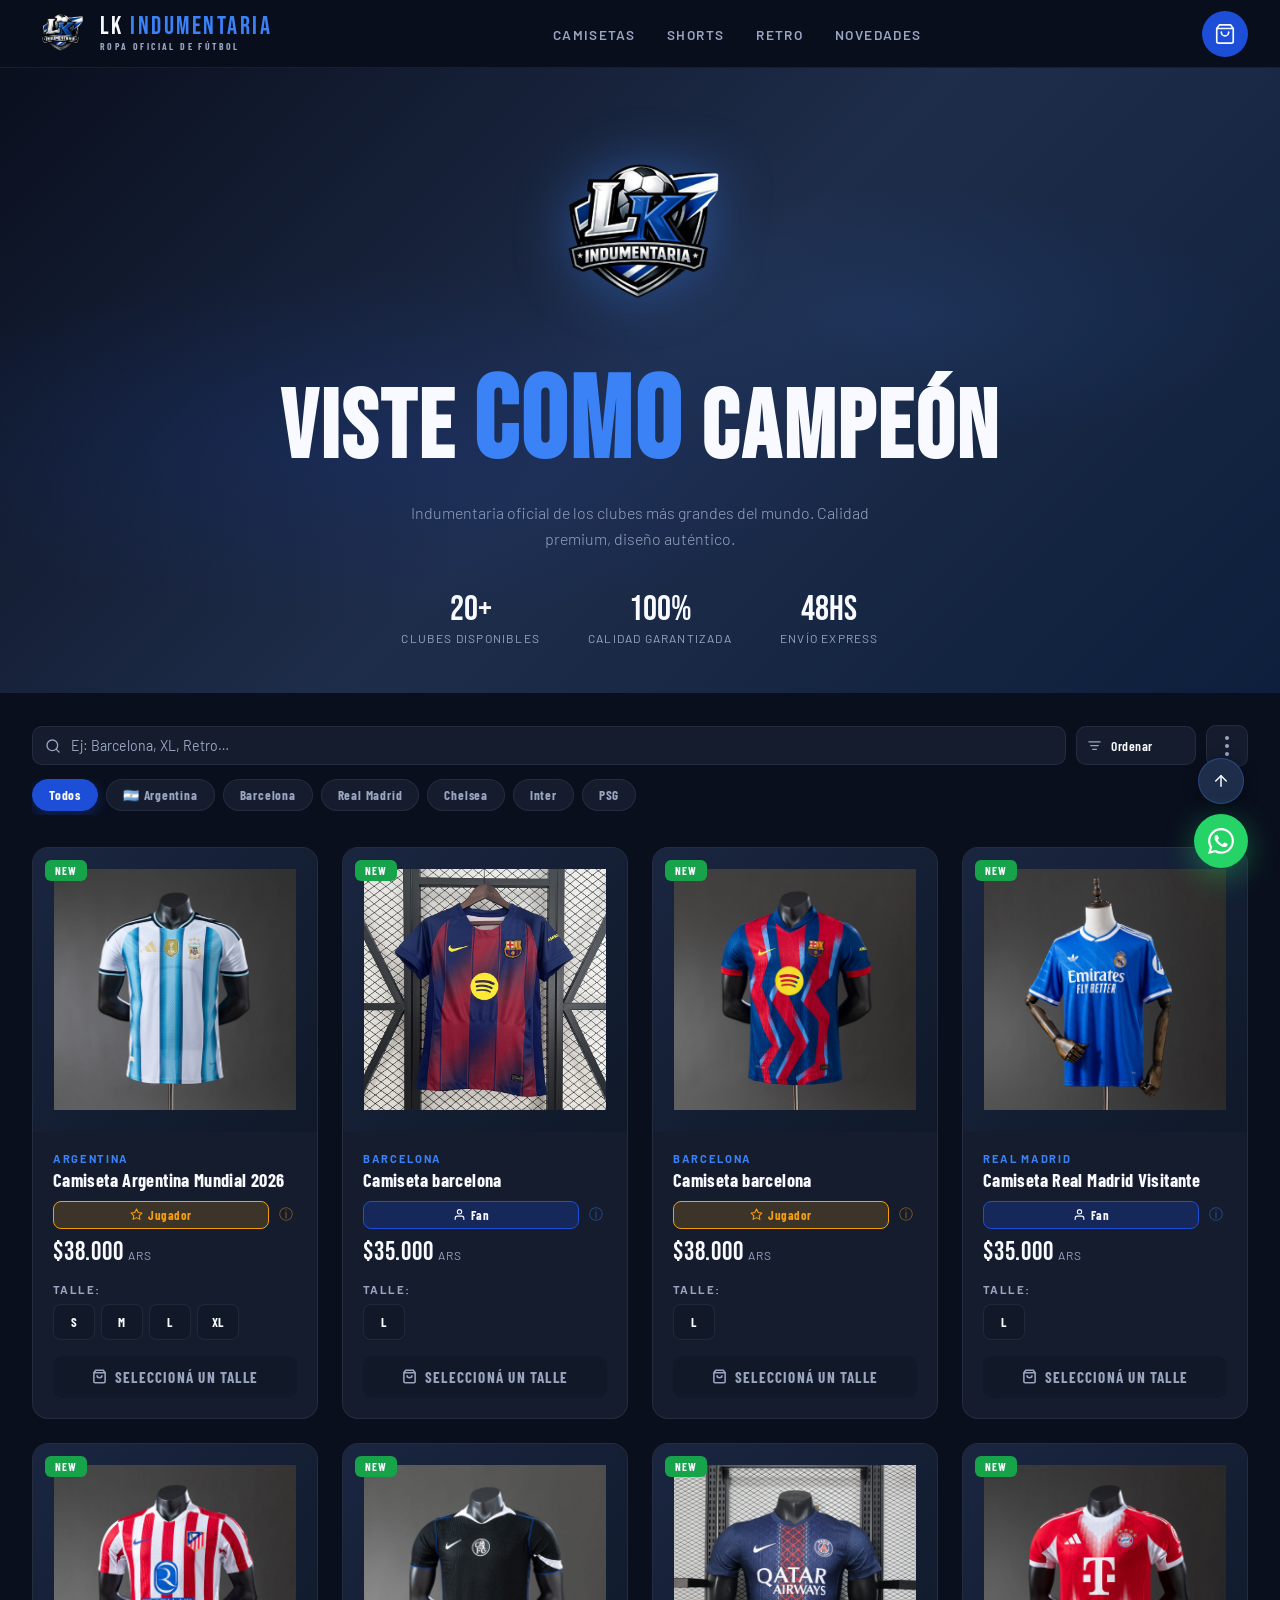
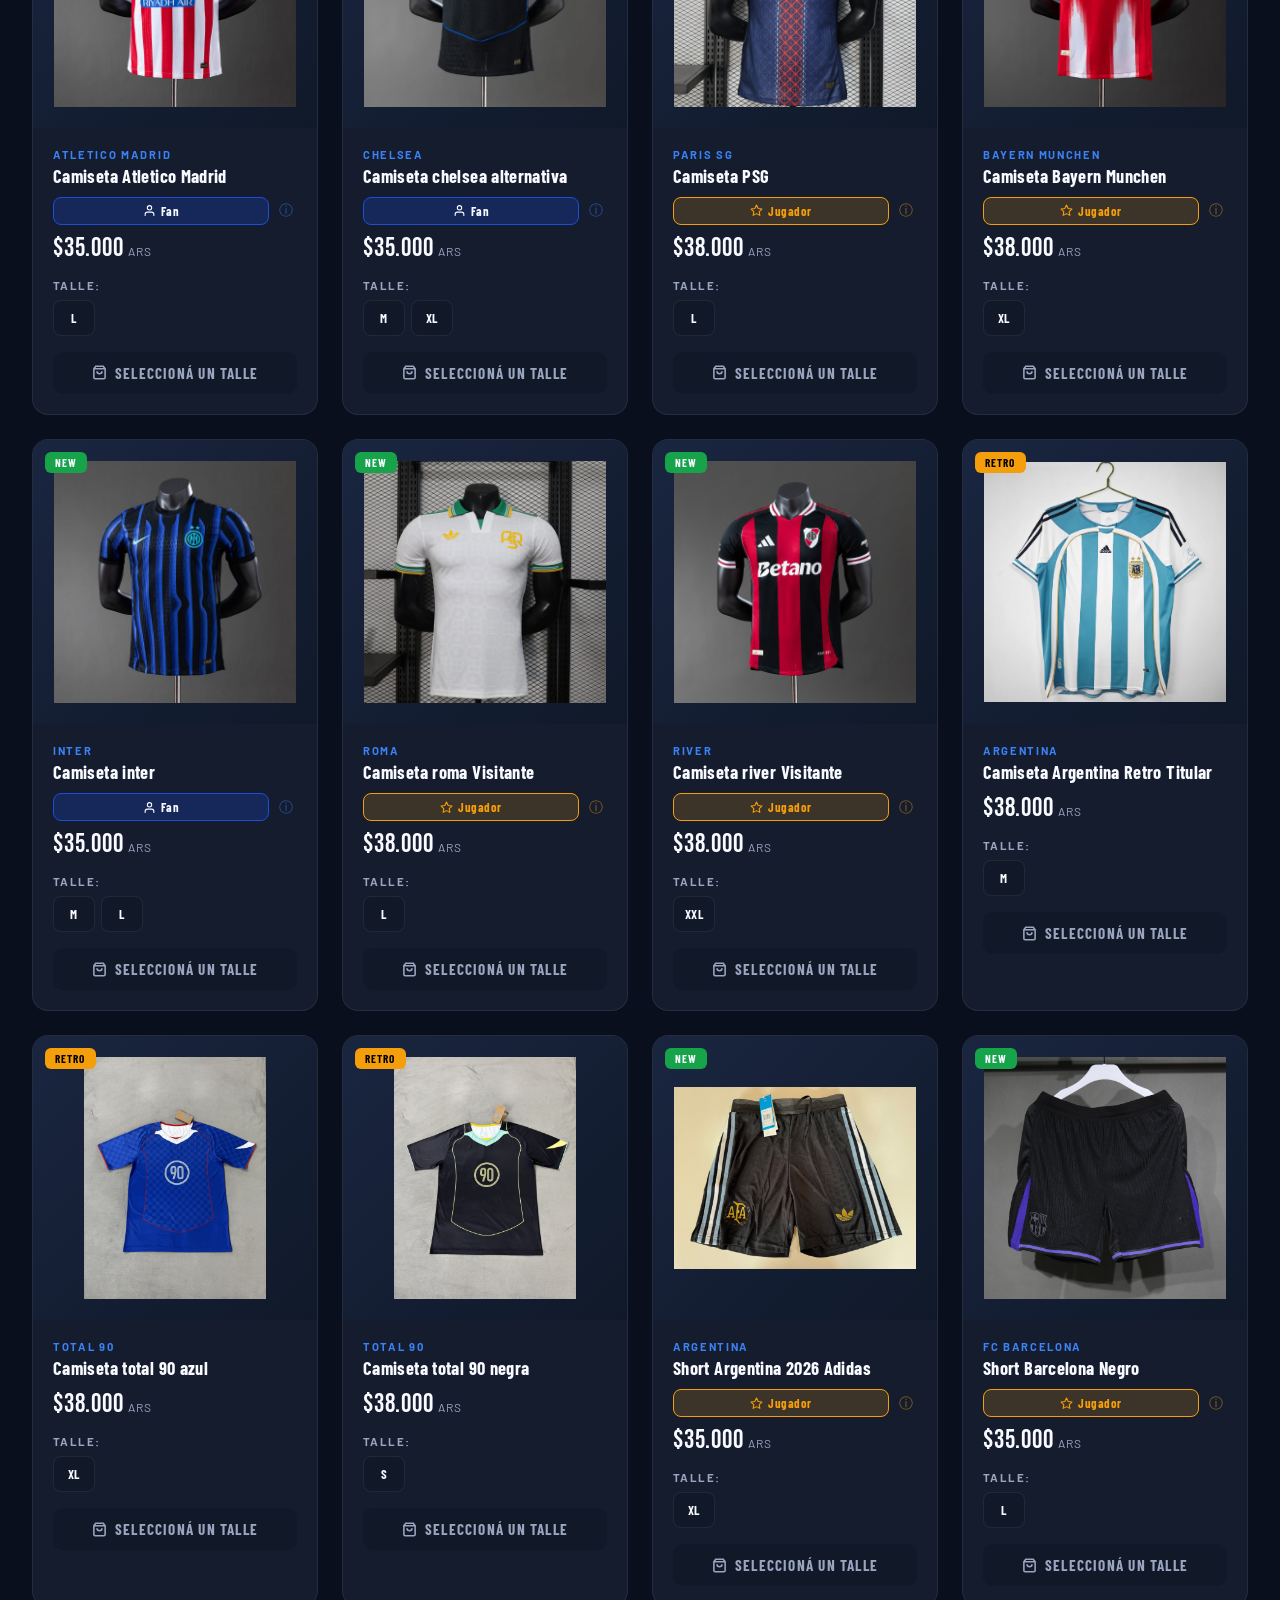
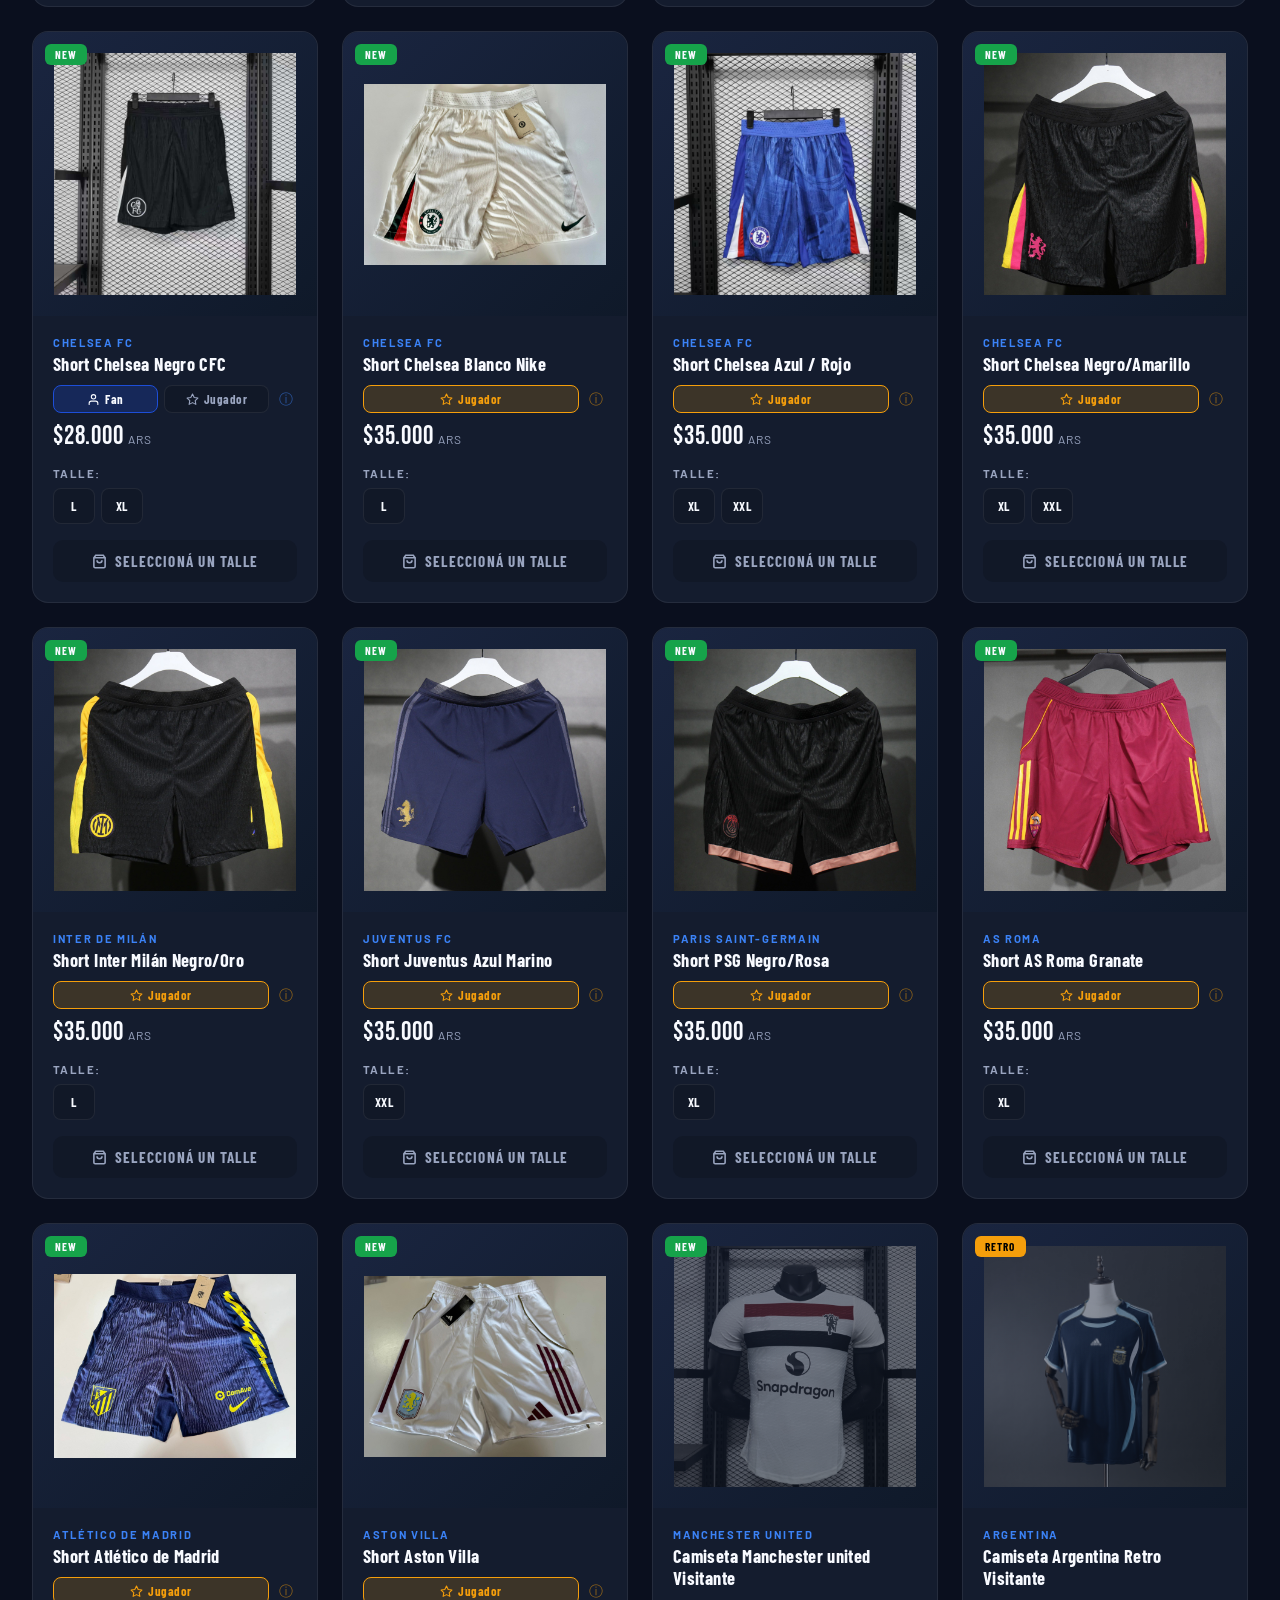
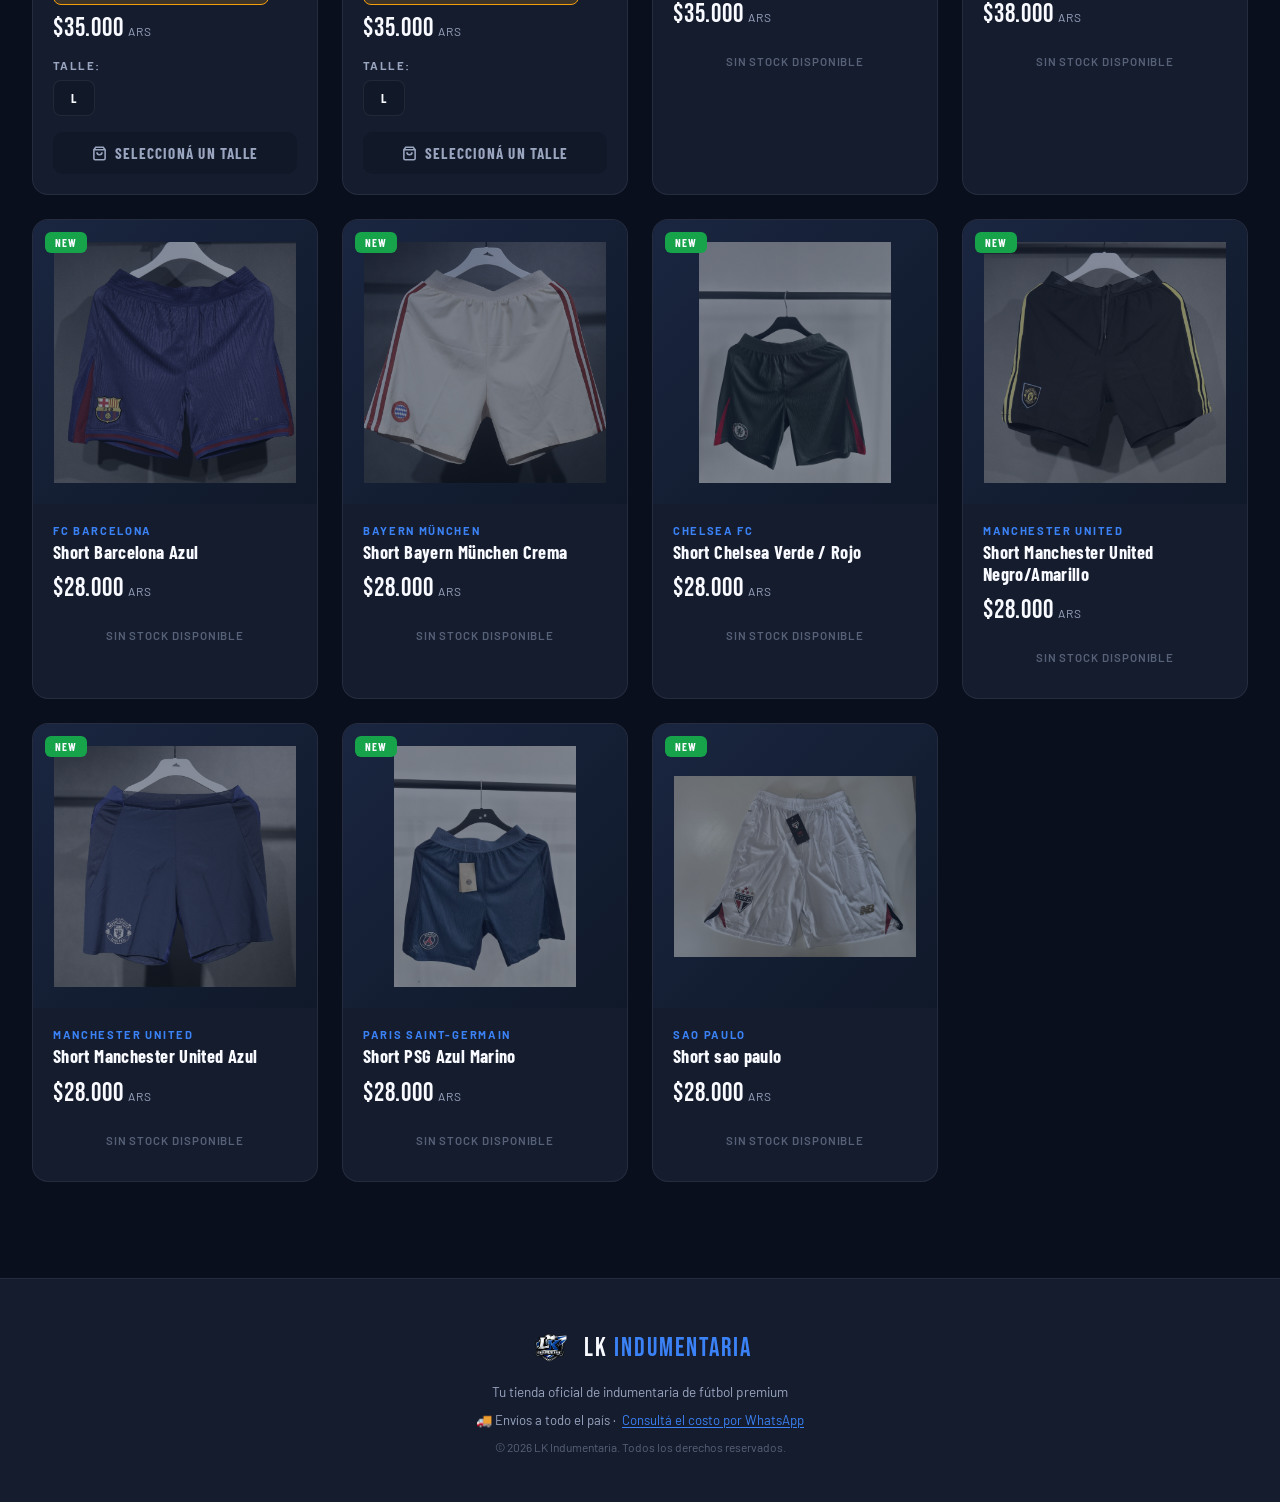
==== commit a3b24fd1: "actualizacion" ====
--- a/index.html
+++ b/index.html
@@ -199,1289 +199,3 @@
     }
   </script>
 </body>
-<!DOCTYPE html>
-<html lang="es">
-<head>
-  <meta charset="UTF-8">
-  <meta name="viewport" content="width=device-width, initial-scale=1.0, maximum-scale=1.0">
-  <title>LK Admin — Panel de Gestión</title>
-  <link href="https://fonts.googleapis.com/css2?family=Bebas+Neue&family=Barlow:wght@300;400;500;600;700&family=Barlow+Condensed:wght@400;600;700;800&display=swap" rel="stylesheet">
-  <style>
-    :root {
-      --navy: #0a0f1e;
-      --navy-mid: #111827;
-      --navy-light: #1e2d4a;
-      --navy-card: #141c2e;
-      --blue-accent: #1d4ed8;
-      --blue-glow: #3b82f6;
-      --white: #f8faff;
-      --white-muted: #9aa5c0;
-      --gold: #f59e0b;
-      --red: #ef4444;
-      --green: #22c55e;
-      --border: rgba(255,255,255,0.07);
-      --border-strong: rgba(255,255,255,0.12);
-    }
-    * { box-sizing: border-box; margin: 0; padding: 0; }
-    body {
-      font-family: 'Barlow', sans-serif;
-      background: var(--navy);
-      color: var(--white);
-      min-height: 100vh;
-      overflow-x: hidden;
-    }
-    input, select, textarea, button { font-family: 'Barlow', sans-serif; }
-
-    /* ── LOGIN SCREEN ── */
-    #loginScreen {
-      min-height: 100vh;
-      display: flex;
-      align-items: center;
-      justify-content: center;
-      padding: 2rem;
-      background: radial-gradient(ellipse 70% 50% at 50% 40%, rgba(29,78,216,0.18) 0%, transparent 70%), var(--navy);
-    }
-    .login-box {
-      background: var(--navy-card);
-      border: 1px solid var(--border-strong);
-      border-radius: 20px;
-      padding: 2.5rem 2rem;
-      width: 100%;
-      max-width: 380px;
-      text-align: center;
-      box-shadow: 0 32px 80px rgba(0,0,0,0.5);
-    }
-    .login-icon {
-      width: 64px; height: 64px;
-      background: rgba(29,78,216,0.2);
-      border: 1px solid rgba(59,130,246,0.3);
-      border-radius: 16px;
-      display: flex; align-items: center; justify-content: center;
-      margin: 0 auto 1.5rem;
-      font-size: 1.8rem;
-    }
-    .login-title {
-      font-family: 'Bebas Neue', sans-serif;
-      font-size: 2rem;
-      letter-spacing: 0.08em;
-      margin-bottom: 0.4rem;
-    }
-    .login-title span { color: var(--blue-glow); }
-    .login-sub { color: var(--white-muted); font-size: 0.85rem; margin-bottom: 2rem; }
-    .login-field {
-      width: 100%;
-      background: var(--navy-mid);
-      border: 1px solid var(--border-strong);
-      border-radius: 10px;
-      padding: 13px 16px;
-      color: var(--white);
-      font-size: 1rem;
-      outline: none;
-      transition: border-color 0.2s;
-      margin-bottom: 1rem;
-      letter-spacing: 0.1em;
-    }
-    .login-field:focus { border-color: var(--blue-glow); }
-    .login-btn {
-      width: 100%;
-      padding: 14px;
-      background: var(--blue-accent);
-      border: none;
-      border-radius: 10px;
-      color: var(--white);
-      font-family: 'Bebas Neue', sans-serif;
-      font-size: 1.1rem;
-      letter-spacing: 0.1em;
-      cursor: pointer;
-      transition: background 0.2s;
-    }
-    .login-btn:hover { background: var(--blue-glow); }
-    .login-error {
-      color: var(--red);
-      font-size: 0.82rem;
-      margin-top: 0.75rem;
-      display: none;
-    }
-
-    /* ── MAIN APP ── */
-    #adminApp { display: none; }
-
-    /* ── HEADER ── */
-    .admin-header {
-      position: sticky; top: 0; z-index: 100;
-      background: rgba(10,15,30,0.96);
-      backdrop-filter: blur(20px);
-      border-bottom: 1px solid var(--border);
-      padding: 0 1.25rem;
-      display: flex; align-items: center;
-      justify-content: space-between;
-      height: 60px;
-      gap: 1rem;
-    }
-    .admin-logo {
-      font-family: 'Bebas Neue', sans-serif;
-      font-size: 1.3rem;
-      letter-spacing: 0.08em;
-      display: flex; align-items: center; gap: 8px;
-    }
-    .admin-logo span { color: var(--blue-glow); }
-    .admin-logo small {
-      font-family: 'Barlow Condensed', sans-serif;
-      font-size: 0.65rem;
-      font-weight: 700;
-      letter-spacing: 0.2em;
-      text-transform: uppercase;
-      color: var(--white-muted);
-      background: rgba(29,78,216,0.2);
-      border: 1px solid rgba(59,130,246,0.25);
-      padding: 2px 8px;
-      border-radius: 4px;
-    }
-    .header-actions { display: flex; gap: 8px; align-items: center; }
-    .btn-store {
-      display: flex; align-items: center; gap: 6px;
-      padding: 8px 14px;
-      background: rgba(34,197,94,0.12);
-      border: 1px solid rgba(34,197,94,0.3);
-      border-radius: 8px;
-      color: var(--green);
-      font-family: 'Barlow Condensed', sans-serif;
-      font-size: 0.8rem;
-      font-weight: 700;
-      letter-spacing: 0.06em;
-      text-transform: uppercase;
-      cursor: pointer;
-      text-decoration: none;
-      transition: background 0.15s;
-    }
-    .btn-store:hover { background: rgba(34,197,94,0.2); }
-    .btn-logout {
-      padding: 8px 14px;
-      background: rgba(239,68,68,0.1);
-      border: 1px solid rgba(239,68,68,0.25);
-      border-radius: 8px;
-      color: var(--red);
-      font-family: 'Barlow Condensed', sans-serif;
-      font-size: 0.8rem;
-      font-weight: 700;
-      letter-spacing: 0.06em;
-      text-transform: uppercase;
-      cursor: pointer;
-      transition: background 0.15s;
-    }
-    .btn-logout:hover { background: rgba(239,68,68,0.2); }
-
-    /* ── STATS BAR ── */
-    .stats-bar {
-      display: flex; gap: 1px;
-      background: var(--border);
-      border-bottom: 1px solid var(--border);
-    }
-    .stat-card {
-      flex: 1;
-      padding: 1rem;
-      background: var(--navy-card);
-      text-align: center;
-    }
-    .stat-card-num {
-      font-family: 'Bebas Neue', sans-serif;
-      font-size: 1.8rem;
-      line-height: 1;
-      color: var(--white);
-    }
-    .stat-card-num.blue { color: var(--blue-glow); }
-    .stat-card-num.green { color: var(--green); }
-    .stat-card-num.red { color: var(--red); }
-    .stat-card-label {
-      font-size: 0.65rem;
-      font-weight: 700;
-      letter-spacing: 0.1em;
-      text-transform: uppercase;
-      color: var(--white-muted);
-      margin-top: 2px;
-    }
-
-    /* ── TOOLBAR ── */
-    .admin-toolbar {
-      padding: 1rem 1.25rem;
-      display: flex; gap: 10px; align-items: center;
-    }
-    .toolbar-search {
-      flex: 1;
-      background: var(--navy-card);
-      border: 1px solid var(--border-strong);
-      border-radius: 10px;
-      padding: 10px 14px;
-      color: var(--white);
-      font-size: 0.88rem;
-      outline: none;
-      transition: border-color 0.2s;
-    }
-    .toolbar-search:focus { border-color: var(--blue-glow); }
-    .toolbar-search::placeholder { color: var(--white-muted); }
-    .btn-add {
-      display: flex; align-items: center; gap: 6px;
-      padding: 10px 18px;
-      background: var(--blue-accent);
-      border: none;
-      border-radius: 10px;
-      color: var(--white);
-      font-family: 'Bebas Neue', sans-serif;
-      font-size: 1rem;
-      letter-spacing: 0.08em;
-      cursor: pointer;
-      white-space: nowrap;
-      transition: background 0.2s;
-      flex-shrink: 0;
-    }
-    .btn-add:hover { background: var(--blue-glow); }
-
-    /* ── PRODUCT LIST ── */
-    .product-list {
-      padding: 0 1.25rem 6rem;
-      display: flex;
-      flex-direction: column;
-      gap: 10px;
-    }
-    .admin-card {
-      background: var(--navy-card);
-      border: 1px solid var(--border);
-      border-radius: 14px;
-      display: flex;
-      align-items: center;
-      gap: 12px;
-      padding: 12px;
-      transition: border-color 0.2s;
-    }
-    .admin-card:hover { border-color: var(--border-strong); }
-    .admin-card-img {
-      width: 64px; height: 64px;
-      border-radius: 10px;
-      background: linear-gradient(135deg, #1a2540 0%, #0f1929 100%);
-      overflow: hidden;
-      flex-shrink: 0;
-      display: flex; align-items: center; justify-content: center;
-    }
-    .admin-card-img img {
-      width: 80%; height: 80%; object-fit: contain;
-    }
-    .admin-card-info { flex: 1; min-width: 0; }
-    .admin-card-name {
-      font-family: 'Barlow Condensed', sans-serif;
-      font-size: 0.95rem;
-      font-weight: 700;
-      color: var(--white);
-      white-space: nowrap;
-      overflow: hidden;
-      text-overflow: ellipsis;
-      margin-bottom: 2px;
-    }
-    .admin-card-meta {
-      font-size: 0.72rem;
-      color: var(--blue-glow);
-      font-weight: 600;
-      letter-spacing: 0.08em;
-      text-transform: uppercase;
-      margin-bottom: 4px;
-    }
-    .admin-card-price {
-      font-family: 'Bebas Neue', sans-serif;
-      font-size: 1.05rem;
-      letter-spacing: 0.04em;
-      color: var(--white);
-    }
-    .stock-pills { display: flex; gap: 4px; flex-wrap: wrap; margin-top: 4px; }
-    .stock-pill {
-      font-size: 0.62rem;
-      font-weight: 700;
-      padding: 2px 6px;
-      border-radius: 4px;
-      letter-spacing: 0.06em;
-    }
-    .stock-pill.in { background: rgba(34,197,94,0.15); color: var(--green); border: 1px solid rgba(34,197,94,0.25); }
-    .stock-pill.out { background: rgba(255,255,255,0.04); color: var(--white-muted); border: 1px solid var(--border); }
-    .admin-card-actions { display: flex; flex-direction: column; gap: 6px; flex-shrink: 0; }
-    .btn-edit, .btn-delete {
-      width: 36px; height: 36px;
-      border: none; border-radius: 8px;
-      cursor: pointer;
-      display: flex; align-items: center; justify-content: center;
-      transition: background 0.15s;
-      font-size: 0.9rem;
-    }
-    .btn-edit {
-      background: rgba(59,130,246,0.12);
-      border: 1px solid rgba(59,130,246,0.25);
-      color: var(--blue-glow);
-    }
-    .btn-edit:hover { background: rgba(59,130,246,0.25); }
-    .btn-delete {
-      background: rgba(239,68,68,0.1);
-      border: 1px solid rgba(239,68,68,0.2);
-      color: var(--red);
-    }
-    .btn-delete:hover { background: rgba(239,68,68,0.2); }
-
-    /* ── EMPTY STATE ── */
-    .empty-state {
-      text-align: center;
-      padding: 4rem 2rem;
-      color: var(--white-muted);
-    }
-    .empty-state-icon { font-size: 3rem; margin-bottom: 1rem; opacity: 0.4; }
-
-    /* ── MODAL OVERLAY ── */
-    .modal-overlay {
-      position: fixed; inset: 0; z-index: 500;
-      background: rgba(0,0,0,0.7);
-      backdrop-filter: blur(6px);
-      display: flex; align-items: flex-end; justify-content: center;
-      opacity: 0; pointer-events: none;
-      transition: opacity 0.25s;
-    }
-    .modal-overlay.open { opacity: 1; pointer-events: all; }
-
-    .modal-sheet {
-      width: 100%; max-width: 600px;
-      background: var(--navy-mid);
-      border-radius: 20px 20px 0 0;
-      border-top: 1px solid var(--border-strong);
-      max-height: 92vh;
-      display: flex; flex-direction: column;
-      transform: translateY(100%);
-      transition: transform 0.3s cubic-bezier(0.4,0,0.2,1);
-    }
-    .modal-overlay.open .modal-sheet { transform: translateY(0); }
-
-    .modal-handle {
-      width: 40px; height: 4px;
-      background: var(--border-strong);
-      border-radius: 2px;
-      margin: 10px auto 0;
-      flex-shrink: 0;
-    }
-    .modal-header {
-      padding: 1rem 1.25rem 0.75rem;
-      display: flex; align-items: center; justify-content: space-between;
-      border-bottom: 1px solid var(--border);
-      flex-shrink: 0;
-    }
-    .modal-title {
-      font-family: 'Bebas Neue', sans-serif;
-      font-size: 1.4rem;
-      letter-spacing: 0.06em;
-    }
-    .modal-close {
-      width: 34px; height: 34px;
-      background: var(--navy-card);
-      border: 1px solid var(--border);
-      border-radius: 8px;
-      color: var(--white);
-      cursor: pointer;
-      display: flex; align-items: center; justify-content: center;
-      font-size: 1.1rem;
-      transition: background 0.15s;
-    }
-    .modal-close:hover { background: var(--red); border-color: var(--red); }
-
-    .modal-body {
-      flex: 1;
-      overflow-y: auto;
-      padding: 1.25rem;
-      padding-bottom: 0.5rem;
-    }
-    .modal-footer {
-      padding: 1rem 1.25rem 1.5rem;
-      display: flex; gap: 10px;
-      border-top: 1px solid var(--border);
-      flex-shrink: 0;
-    }
-
-    /* ── FORM ── */
-    .form-section {
-      font-family: 'Barlow Condensed', sans-serif;
-      font-size: 0.7rem;
-      font-weight: 700;
-      letter-spacing: 0.15em;
-      text-transform: uppercase;
-      color: var(--white-muted);
-      margin: 1.25rem 0 0.75rem;
-      padding-bottom: 6px;
-      border-bottom: 1px solid var(--border);
-    }
-    .form-section:first-child { margin-top: 0; }
-    .form-row { margin-bottom: 0.85rem; }
-    .form-row-2 { display: grid; grid-template-columns: 1fr 1fr; gap: 10px; margin-bottom: 0.85rem; }
-    label {
-      display: block;
-      font-size: 0.72rem;
-      font-weight: 700;
-      letter-spacing: 0.08em;
-      text-transform: uppercase;
-      color: var(--white-muted);
-      margin-bottom: 5px;
-    }
-    .form-input, .form-select, .form-textarea {
-      width: 100%;
-      background: var(--navy-card);
-      border: 1px solid var(--border-strong);
-      border-radius: 8px;
-      padding: 10px 12px;
-      color: var(--white);
-      font-size: 0.9rem;
-      outline: none;
-      transition: border-color 0.2s;
-    }
-    .form-input:focus, .form-select:focus, .form-textarea:focus { border-color: var(--blue-glow); }
-    .form-select option { background: var(--navy-mid); }
-    .form-textarea { resize: vertical; min-height: 70px; }
-
-    /* ── IMAGE INPUT ── */
-    .img-input-wrap { display: flex; flex-direction: column; gap: 8px; }
-    .img-preview {
-      width: 100%; height: 140px;
-      background: linear-gradient(135deg, #1a2540, #0f1929);
-      border-radius: 10px;
-      border: 1px dashed var(--border-strong);
-      display: flex; align-items: center; justify-content: center;
-      overflow: hidden;
-      position: relative;
-    }
-    .img-preview img { max-width: 100%; max-height: 100%; object-fit: contain; }
-    .img-preview-placeholder { color: var(--white-muted); font-size: 0.8rem; text-align: center; }
-    .img-preview-placeholder span { font-size: 2rem; display: block; margin-bottom: 4px; opacity: 0.4; }
-    .img-input-tabs { display: flex; gap: 6px; }
-    .img-tab {
-      flex: 1; padding: 8px;
-      background: var(--navy-card);
-      border: 1px solid var(--border);
-      border-radius: 8px;
-      color: var(--white-muted);
-      font-family: 'Barlow Condensed', sans-serif;
-      font-size: 0.78rem; font-weight: 700;
-      letter-spacing: 0.04em;
-      cursor: pointer; text-align: center;
-      transition: all 0.15s;
-    }
-    .img-tab.active { background: rgba(29,78,216,0.2); border-color: var(--blue-accent); color: var(--white); }
-    .img-url-field { display: none; }
-    .img-url-field.show { display: block; }
-    .img-upload-btn {
-      width: 100%;
-      padding: 10px;
-      background: var(--navy-card);
-      border: 1px dashed var(--border-strong);
-      border-radius: 8px;
-      color: var(--white-muted);
-      font-size: 0.85rem;
-      cursor: pointer;
-      text-align: center;
-      transition: border-color 0.15s, color 0.15s;
-      display: none;
-    }
-    .img-upload-btn.show { display: block; }
-    .img-upload-btn:hover { border-color: var(--blue-glow); color: var(--white); }
-    #imgFileInput { display: none; }
-
-    /* ── STOCK GRID ── */
-    .stock-section { margin-bottom: 0.75rem; }
-    .stock-label-row {
-      display: flex; align-items: center;
-      font-size: 0.72rem; font-weight: 700;
-      letter-spacing: 0.08em; text-transform: uppercase;
-      color: var(--white-muted);
-      margin-bottom: 8px;
-    }
-    .stock-label-row .ver-tag {
-      padding: 2px 8px;
-      border-radius: 4px;
-      font-size: 0.65rem;
-      margin-left: 8px;
-    }
-    .ver-tag.fan { background: rgba(29,78,216,0.15); color: var(--blue-glow); border: 1px solid rgba(59,130,246,0.2); }
-    .ver-tag.jugador { background: rgba(245,158,11,0.15); color: var(--gold); border: 1px solid rgba(245,158,11,0.2); }
-    .stock-sizes { display: flex; gap: 6px; flex-wrap: wrap; }
-    .size-toggle {
-      position: relative;
-      display: flex; align-items: center;
-    }
-    .size-toggle input[type="checkbox"] { display: none; }
-    .size-toggle label {
-      width: 42px; height: 36px;
-      background: var(--navy-card);
-      border: 1px solid var(--border);
-      border-radius: 8px;
-      display: flex; align-items: center; justify-content: center;
-      font-family: 'Barlow Condensed', sans-serif;
-      font-size: 0.78rem; font-weight: 700;
-      letter-spacing: 0.04em;
-      color: var(--white-muted);
-      cursor: pointer;
-      transition: all 0.15s;
-      margin-bottom: 0;
-      text-transform: none;
-    }
-    .size-toggle input:checked + label {
-      background: rgba(34,197,94,0.18);
-      border-color: var(--green);
-      color: var(--green);
-    }
-
-    /* ── DORSALES ── */
-    .dorsales-list { display: flex; flex-direction: column; gap: 6px; margin-bottom: 10px; }
-    .dorsal-row {
-      display: flex; gap: 8px; align-items: center;
-      background: var(--navy-card);
-      border: 1px solid var(--border);
-      border-radius: 8px;
-      padding: 8px 10px;
-    }
-    .dorsal-num-input {
-      width: 60px;
-      background: var(--navy-mid);
-      border: 1px solid var(--border-strong);
-      border-radius: 6px;
-      padding: 7px 8px;
-      color: var(--white);
-      font-size: 0.9rem;
-      font-weight: 700;
-      text-align: center;
-      outline: none;
-    }
-    .dorsal-name-input {
-      flex: 1;
-      background: var(--navy-mid);
-      border: 1px solid var(--border-strong);
-      border-radius: 6px;
-      padding: 7px 10px;
-      color: var(--white);
-      font-size: 0.9rem;
-      outline: none;
-    }
-    .dorsal-num-input:focus, .dorsal-name-input:focus { border-color: var(--blue-glow); }
-    .btn-remove-dorsal {
-      width: 28px; height: 28px;
-      background: rgba(239,68,68,0.1);
-      border: 1px solid rgba(239,68,68,0.2);
-      border-radius: 6px;
-      color: var(--red);
-      cursor: pointer;
-      display: flex; align-items: center; justify-content: center;
-      font-size: 0.9rem;
-      flex-shrink: 0;
-    }
-    .btn-add-dorsal {
-      display: flex; align-items: center; gap: 6px;
-      padding: 8px 14px;
-      background: rgba(59,130,246,0.1);
-      border: 1px dashed rgba(59,130,246,0.3);
-      border-radius: 8px;
-      color: var(--blue-glow);
-      font-family: 'Barlow Condensed', sans-serif;
-      font-size: 0.82rem; font-weight: 700;
-      cursor: pointer;
-      width: 100%;
-      justify-content: center;
-      transition: background 0.15s;
-    }
-    .btn-add-dorsal:hover { background: rgba(59,130,246,0.18); }
-
-    /* ── FOOTER BUTTONS ── */
-    .btn-cancel {
-      flex: 1; padding: 14px;
-      background: var(--navy-card);
-      border: 1px solid var(--border-strong);
-      border-radius: 10px;
-      color: var(--white-muted);
-      font-family: 'Bebas Neue', sans-serif;
-      font-size: 1rem;
-      letter-spacing: 0.08em;
-      cursor: pointer;
-      transition: background 0.15s;
-    }
-    .btn-cancel:hover { background: var(--navy-light); }
-    .btn-save {
-      flex: 2; padding: 14px;
-      background: var(--blue-accent);
-      border: none;
-      border-radius: 10px;
-      color: var(--white);
-      font-family: 'Bebas Neue', sans-serif;
-      font-size: 1rem;
-      letter-spacing: 0.08em;
-      cursor: pointer;
-      transition: background 0.2s;
-    }
-    .btn-save:hover { background: var(--blue-glow); }
-
-    /* ── DELETE CONFIRM ── */
-    .confirm-overlay {
-      position: fixed; inset: 0; z-index: 600;
-      background: rgba(0,0,0,0.75);
-      backdrop-filter: blur(6px);
-      display: flex; align-items: center; justify-content: center;
-      padding: 2rem;
-      opacity: 0; pointer-events: none;
-      transition: opacity 0.2s;
-    }
-    .confirm-overlay.open { opacity: 1; pointer-events: all; }
-    .confirm-box {
-      background: var(--navy-mid);
-      border: 1px solid rgba(239,68,68,0.3);
-      border-radius: 16px;
-      padding: 1.75rem;
-      max-width: 340px; width: 100%;
-      text-align: center;
-      transform: scale(0.92);
-      transition: transform 0.2s cubic-bezier(0.34,1.56,0.64,1);
-    }
-    .confirm-overlay.open .confirm-box { transform: scale(1); }
-    .confirm-icon { font-size: 2.5rem; margin-bottom: 1rem; }
-    .confirm-title {
-      font-family: 'Bebas Neue', sans-serif;
-      font-size: 1.4rem;
-      letter-spacing: 0.06em;
-      margin-bottom: 0.5rem;
-    }
-    .confirm-msg { color: var(--white-muted); font-size: 0.88rem; margin-bottom: 1.5rem; line-height: 1.5; }
-    .confirm-msg strong { color: var(--white); }
-    .confirm-btns { display: flex; gap: 10px; }
-    .btn-confirm-cancel {
-      flex: 1; padding: 12px;
-      background: var(--navy-card);
-      border: 1px solid var(--border);
-      border-radius: 8px;
-      color: var(--white-muted);
-      font-family: 'Bebas Neue', sans-serif;
-      font-size: 0.9rem;
-      letter-spacing: 0.06em;
-      cursor: pointer;
-    }
-    .btn-confirm-delete {
-      flex: 1; padding: 12px;
-      background: var(--red);
-      border: none;
-      border-radius: 8px;
-      color: var(--white);
-      font-family: 'Bebas Neue', sans-serif;
-      font-size: 0.9rem;
-      letter-spacing: 0.06em;
-      cursor: pointer;
-      transition: opacity 0.15s;
-    }
-    .btn-confirm-delete:hover { opacity: 0.85; }
-
-    /* ── TOAST ── */
-    .a-toast {
-      position: fixed; bottom: 1.5rem; left: 50%;
-      transform: translateX(-50%);
-      background: var(--navy-card);
-      border: 1px solid var(--border-strong);
-      border-radius: 12px;
-      padding: 12px 20px;
-      color: var(--white);
-      font-size: 0.88rem;
-      font-weight: 600;
-      z-index: 9999;
-      white-space: nowrap;
-      box-shadow: 0 16px 40px rgba(0,0,0,0.5);
-      animation: aToastIn 0.3s cubic-bezier(0.34,1.56,0.64,1);
-      display: flex; align-items: center; gap: 8px;
-    }
-    .a-toast.success { border-color: rgba(34,197,94,0.4); }
-    .a-toast.success::before { content: '✓'; color: var(--green); font-weight: 800; }
-    .a-toast.error { border-color: rgba(239,68,68,0.4); }
-    .a-toast.error::before { content: '✕'; color: var(--red); font-weight: 800; }
-    @keyframes aToastIn {
-      from { opacity: 0; transform: translateX(-50%) translateY(20px) scale(0.9); }
-      to   { opacity: 1; transform: translateX(-50%) translateY(0) scale(1); }
-    }
-
-    /* ── RESET BANNER ── */
-    .reset-bar {
-      background: rgba(239,68,68,0.08);
-      border-bottom: 1px solid rgba(239,68,68,0.15);
-      padding: 10px 1.25rem;
-      display: flex; align-items: center; justify-content: space-between; gap: 10px;
-    }
-    .reset-bar p { font-size: 0.78rem; color: var(--white-muted); }
-    .btn-reset {
-      padding: 6px 14px;
-      background: rgba(239,68,68,0.1);
-      border: 1px solid rgba(239,68,68,0.25);
-      border-radius: 6px;
-      color: var(--red);
-      font-family: 'Barlow Condensed', sans-serif;
-      font-size: 0.78rem; font-weight: 700;
-      letter-spacing: 0.06em;
-      cursor: pointer;
-      white-space: nowrap;
-      flex-shrink: 0;
-    }
-
-    @media (max-width: 400px) {
-      .form-row-2 { grid-template-columns: 1fr; }
-      .admin-logo small { display: none; }
-    }
-  </style>
-</head>
-<body>
-
-<!-- ══════════════ LOGIN ══════════════ -->
-<div id="loginScreen">
-  <div class="login-box">
-    <div class="login-icon">🔐</div>
-    <div class="login-title">LK <span>Admin</span></div>
-    <p class="login-sub">Ingresá tu contraseña para acceder al panel</p>
-    <input class="login-field" type="password" id="loginPass" placeholder="Contraseña" autocomplete="current-password">
-    <button class="login-btn" onclick="doLogin()">Ingresar al Panel</button>
-    <p class="login-error" id="loginError">Contraseña incorrecta. Intentá de nuevo.</p>
-  </div>
-</div>
-
-<!-- ══════════════ ADMIN APP ══════════════ -->
-<div id="adminApp">
-
-  <!-- Header -->
-  <header class="admin-header">
-    <div class="admin-logo">
-      LK <span>Admin</span>
-      <small>Panel</small>
-    </div>
-    <div class="header-actions">
-      <a class="btn-store" href="index.html" target="_blank">
-        <svg width="13" height="13" viewBox="0 0 24 24" fill="none" stroke="currentColor" stroke-width="2.5"><path d="M18 13v6a2 2 0 01-2 2H5a2 2 0 01-2-2V8a2 2 0 012-2h6"/><polyline points="15 3 21 3 21 9"/><line x1="10" y1="14" x2="21" y2="3"/></svg>
-        Ver Tienda
-      </a>
-      <button class="btn-logout" onclick="doLogout()">Salir</button>
-    </div>
-  </header>
-
-  <!-- Stats -->
-  <div class="stats-bar" id="statsBar"></div>
-
-  <!-- Reset bar (shown if using localStorage override) -->
-  <div class="reset-bar" id="resetBar" style="display:none">
-    <p>⚠️ Estás usando productos guardados desde el admin. Los cambios se aplican en la tienda.</p>
-    <button class="btn-reset" onclick="confirmReset()">Restablecer originales</button>
-  </div>
-
-  <!-- Toolbar -->
-  <div class="admin-toolbar">
-    <input class="toolbar-search" type="text" id="adminSearch" placeholder="Buscar producto..." oninput="filterList(this.value)">
-    <button class="btn-add" onclick="openModal()">
-      <svg width="16" height="16" viewBox="0 0 24 24" fill="none" stroke="currentColor" stroke-width="2.5"><line x1="12" y1="5" x2="12" y2="19"/><line x1="5" y1="12" x2="19" y2="12"/></svg>
-      Nuevo
-    </button>
-  </div>
-
-  <!-- Product List -->
-  <div class="product-list" id="productList"></div>
-
-</div>
-
-<!-- ══════════════ PRODUCT MODAL ══════════════ -->
-<div class="modal-overlay" id="productModal">
-  <div class="modal-sheet">
-    <div class="modal-handle"></div>
-    <div class="modal-header">
-      <span class="modal-title" id="modalTitle">Nuevo Producto</span>
-      <button class="modal-close" onclick="closeModal()">✕</button>
-    </div>
-    <div class="modal-body" id="modalBody">
-      <!-- Generado dinámicamente -->
-    </div>
-    <div class="modal-footer">
-      <button class="btn-cancel" onclick="closeModal()">Cancelar</button>
-      <button class="btn-save" onclick="saveProduct()">Guardar Producto</button>
-    </div>
-  </div>
-</div>
-
-<!-- ══════════════ DELETE CONFIRM ══════════════ -->
-<div class="confirm-overlay" id="confirmOverlay">
-  <div class="confirm-box">
-    <div class="confirm-icon">🗑️</div>
-    <div class="confirm-title">Eliminar Producto</div>
-    <p class="confirm-msg">¿Estás seguro de que querés eliminar <strong id="confirmProductName"></strong>? Esta acción no se puede deshacer.</p>
-    <div class="confirm-btns">
-      <button class="btn-confirm-cancel" onclick="closeConfirm()">Cancelar</button>
-      <button class="btn-confirm-delete" onclick="confirmDelete()">Eliminar</button>
-    </div>
-  </div>
-</div>
-
-<script>
-// ── Contraseña del admin ──────────────────────────────────────────────────────
-// Podés cambiarla acá. Si la cambiás, avisale al dueño de la tienda.
-const ADMIN_PASSWORD = 'lk2026admin';
-const SIZES = ['S', 'M', 'L', 'XL', 'XXL'];
-const STORAGE_KEY = 'lk_products';
-
-// ── Estado ────────────────────────────────────────────────────────────────────
-let adminProducts = [];
-let filteredProducts = [];
-let editingId = null;
-let deleteId = null;
-let imgMode = 'url'; // 'url' | 'upload'
-let currentImgData = ''; // base64 o URL
-
-// ── Login ─────────────────────────────────────────────────────────────────────
-function doLogin() {
-  var pass = document.getElementById('loginPass').value;
-  if (pass === ADMIN_PASSWORD) {
-    document.getElementById('loginScreen').style.display = 'none';
-    document.getElementById('adminApp').style.display = 'block';
-    initAdmin();
-  } else {
-    document.getElementById('loginError').style.display = 'block';
-    document.getElementById('loginPass').value = '';
-  }
-}
-
-document.getElementById('loginPass').addEventListener('keydown', function(e) {
-  if (e.key === 'Enter') doLogin();
-});
-
-function doLogout() {
-  document.getElementById('loginScreen').style.display = 'flex';
-  document.getElementById('adminApp').style.display = 'none';
-  document.getElementById('loginPass').value = '';
-}
-
-// ── Init ──────────────────────────────────────────────────────────────────────
-function initAdmin() {
-  loadProducts();
-  renderList();
-  renderStats();
-  var hasStored = !!localStorage.getItem(STORAGE_KEY);
-  document.getElementById('resetBar').style.display = hasStored ? 'flex' : 'none';
-}
-
-// ── Load / Save products ──────────────────────────────────────────────────────
-// Los productos base están hardcodeados en store.js.
-// Aquí los cargamos desde localStorage si existen, si no, usamos el array de store.js.
-// Como store.js no está disponible en esta página, hacemos un fetch del JS para extraer el array.
-// Estrategia: cargamos desde localStorage. Si no hay, mostramos aviso para importar.
-
-function loadProducts() {
-  var stored = localStorage.getItem(STORAGE_KEY);
-  if (stored) {
-    try {
-      adminProducts = JSON.parse(stored);
-      return;
-    } catch(e) {}
-  }
-  // Si no hay nada en localStorage, importar desde store.js
-  importFromStoreJS();
-}
-
-function importFromStoreJS() {
-  // Intentar cargar store.js y extraer el array de productos
-  fetch('store.js')
-    .then(function(r) { return r.text(); })
-    .then(function(src) {
-      // Evaluar store.js en un contexto seguro para extraer 'products'
-      try {
-        var match = src.match(/^const products\s*=\s*(\[[\s\S]*?\]);\s*\n\/\/ ── Admin/m);
-        if (!match) {
-          // Fallback: evaluar todo
-          var fn = new Function(src + '\n return products;');
-          adminProducts = fn();
-        } else {
-          adminProducts = JSON.parse(match[1]
-            .replace(/\/\/[^\n]*/g, '')
-            .replace(/,\s*([\]}])/g, '$1')
-          );
-        }
-      } catch(e) {
-        // Si falla el parseo, usar array vacío y mostrar aviso
-        adminProducts = [];
-        showAdminToast('No se pudieron importar productos. Creá productos manualmente.', 'error');
-        return;
-      }
-      saveProducts();
-      renderList();
-      renderStats();
-    })
-    .catch(function() {
-      adminProducts = [];
-      showAdminToast('Archivo store.js no encontrado. Podés crear productos manualmente.', 'error');
-    });
-}
-
-function saveProducts() {
-  localStorage.setItem(STORAGE_KEY, JSON.stringify(adminProducts));
-  document.getElementById('resetBar').style.display = 'flex';
-}
-
-// ── Stats ─────────────────────────────────────────────────────────────────────
-function renderStats() {
-  var total = adminProducts.length;
-  var inStock = adminProducts.filter(function(p) {
-    return hasAnyStockAdmin(p, 'fan') || hasAnyStockAdmin(p, 'jugador');
-  }).length;
-  var noStock = total - inStock;
-  document.getElementById('statsBar').innerHTML =
-    '<div class="stat-card"><div class="stat-card-num blue">' + total + '</div><div class="stat-card-label">Total</div></div>' +
-    '<div class="stat-card"><div class="stat-card-num green">' + inStock + '</div><div class="stat-card-label">Con Stock</div></div>' +
-    '<div class="stat-card"><div class="stat-card-num red">' + noStock + '</div><div class="stat-card-label">Sin Stock</div></div>';
-}
-
-function hasAnyStockAdmin(p, ver) {
-  var st = ver === 'jugador' ? (p.stockJugador || {}) : (p.stock || {});
-  return Object.keys(st).some(function(k) { return st[k] === true; });
-}
-
-// ── Render list ───────────────────────────────────────────────────────────────
-function filterList(q) {
-  q = (q || '').toLowerCase().trim();
-  filteredProducts = q
-    ? adminProducts.filter(function(p) {
-        return p.name.toLowerCase().indexOf(q) >= 0
-            || (p.club || '').toLowerCase().indexOf(q) >= 0
-            || (p.type || '').toLowerCase().indexOf(q) >= 0;
-      })
-    : adminProducts.slice();
-  renderList(true);
-}
-
-function renderList(filtered) {
-  var list = filtered ? filteredProducts : adminProducts;
-  if (!filtered) filteredProducts = adminProducts.slice();
-  var container = document.getElementById('productList');
-
-  if (!list.length) {
-    container.innerHTML = '<div class="empty-state"><div class="empty-state-icon">📦</div><p>No hay productos todavía.<br>Tocá <strong>+ Nuevo</strong> para agregar el primero.</p></div>';
-    return;
-  }
-
-  container.innerHTML = list.map(function(p) {
-    var fanStock = p.stock || {};
-    var jugStock = p.stockJugador || {};
-    var allSizes = SIZES.concat(Object.keys(fanStock).filter(function(s) { return SIZES.indexOf(s) < 0; }));
-    var pills = allSizes.map(function(sz) {
-      var inFan = fanStock[sz] === true;
-      var inJug = jugStock[sz] === true;
-      if (!inFan && !inJug) return '';
-      return '<span class="stock-pill in">' + sz + '</span>';
-    }).filter(Boolean).join('');
-    if (!pills) pills = '<span class="stock-pill out">Sin stock</span>';
-
-    return '<div class="admin-card">' +
-      '<div class="admin-card-img"><img src="' + (p.img || '') + '" alt="" onerror="this.style.display=\'none\'"></div>' +
-      '<div class="admin-card-info">' +
-        '<div class="admin-card-name">' + escHtml(p.name) + '</div>' +
-        '<div class="admin-card-meta">' + escHtml(p.club || '') + ' · ' + (p.type === 'short' ? 'Short' : 'Camiseta') + '</div>' +
-        '<div class="admin-card-price">$' + (p.price || 0).toLocaleString('es-AR') + ' ARS</div>' +
-        '<div class="stock-pills">' + pills + '</div>' +
-      '</div>' +
-      '<div class="admin-card-actions">' +
-        '<button class="btn-edit" onclick="openModal(\'' + p.id + '\')" title="Editar">✏️</button>' +
-        '<button class="btn-delete" onclick="openConfirm(\'' + p.id + '\')" title="Eliminar">🗑️</button>' +
-      '</div>' +
-    '</div>';
-  }).join('');
-}
-
-function escHtml(s) {
-  return String(s).replace(/&/g,'&amp;').replace(/</g,'&lt;').replace(/>/g,'&gt;').replace(/"/g,'&quot;');
-}
-
-// ── Modal ─────────────────────────────────────────────────────────────────────
-function openModal(productId) {
-  editingId = productId || null;
-  var p = productId ? adminProducts.find(function(x) { return x.id === productId; }) : null;
-  imgMode = 'url';
-  currentImgData = p ? (p.img || '') : '';
-
-  document.getElementById('modalTitle').textContent = p ? 'Editar Producto' : 'Nuevo Producto';
-  document.getElementById('modalBody').innerHTML = buildForm(p);
-  document.getElementById('productModal').classList.add('open');
-  document.body.style.overflow = 'hidden';
-
-  // Listeners de imagen
-  document.querySelectorAll('.img-tab').forEach(function(tab) {
-    tab.addEventListener('click', function() {
-      imgMode = tab.dataset.mode;
-      document.querySelectorAll('.img-tab').forEach(function(t) { t.classList.remove('active'); });
-      tab.classList.add('active');
-      document.querySelector('.img-url-field').classList.toggle('show', imgMode === 'url');
-      document.querySelector('.img-upload-btn').classList.toggle('show', imgMode === 'upload');
-    });
-  });
-
-  var urlInput = document.getElementById('imgUrl');
-  if (urlInput) {
-    urlInput.addEventListener('input', function() {
-      currentImgData = this.value;
-      updateImgPreview();
-    });
-  }
-}
-
-function buildForm(p) {
-  var fanStock = p ? (p.stock || {}) : {};
-  var jugStock = p ? (p.stockJugador || {}) : {};
-  var dorsales = p ? (p.dorsales || []) : [];
-  var tags = p ? (p.tags || []).join(', ') : '';
-
-  var sizesHtml = function(prefix, stockObj) {
-    return SIZES.map(function(sz) {
-      var checked = stockObj[sz] === true ? 'checked' : '';
-      return '<div class="size-toggle">' +
-        '<input type="checkbox" id="' + prefix + sz + '" name="' + prefix + sz + '" ' + checked + '>' +
-        '<label for="' + prefix + sz + '">' + sz + '</label>' +
-        '</div>';
-    }).join('');
-  };
-
-  var dorsalesHtml = dorsales.map(function(d, i) {
-    return '<div class="dorsal-row" id="drow-' + i + '">' +
-      '<input class="dorsal-num-input" type="number" placeholder="Nº" value="' + (d.numero || '') + '" data-dorsal-num="' + i + '">' +
-      '<input class="dorsal-name-input" type="text" placeholder="Nombre jugador" value="' + escHtml(d.nombre || '') + '" data-dorsal-name="' + i + '">' +
-      '<button class="btn-remove-dorsal" onclick="removeDorsalRow(' + i + ')">✕</button>' +
-      '</div>';
-  }).join('');
-
-  return '<div class="form-section">Información básica</div>' +
-
-    '<div class="form-row"><label>Nombre del producto</label>' +
-    '<input class="form-input" type="text" id="fName" value="' + escHtml(p ? p.name : '') + '" placeholder="Ej: Camiseta Barcelona Titular"></div>' +
-
-    '<div class="form-row-2">' +
-      '<div><label>Club / Marca</label><input class="form-input" type="text" id="fClub" value="' + escHtml(p ? (p.club||'') : '') + '" placeholder="Barcelona"></div>' +
-      '<div><label>Tipo</label><select class="form-select" id="fType">' +
-        '<option value="camiseta"' + (!p || p.type==='camiseta' ? ' selected' : '') + '>Camiseta</option>' +
-        '<option value="short"' + (p && p.type==='short' ? ' selected' : '') + '>Short</option>' +
-      '</select></div>' +
-    '</div>' +
-
-    '<div class="form-row-2">' +
-      '<div><label>Precio (ARS)</label><input class="form-input" type="number" id="fPrice" value="' + (p ? p.price : '') + '" placeholder="35000"></div>' +
-      '<div><label>Badge (etiqueta)</label><select class="form-select" id="fBadge">' +
-        '<option value=""' + (!p || !p.badge ? ' selected' : '') + '>Sin badge</option>' +
-        '<option value="new"' + (p && p.badge==='new' ? ' selected' : '') + '>New</option>' +
-        '<option value="Retro"' + (p && p.badge==='Retro' ? ' selected' : '') + '>Retro</option>' +
-        '<option value="Sale"' + (p && p.badge==='Sale' ? ' selected' : '') + '>Sale</option>' +
-      '</select></div>' +
-    '</div>' +
-
-    '<div class="form-row"><label>Tags (separados por coma)</label>' +
-    '<input class="form-input" type="text" id="fTags" value="' + escHtml(tags) + '" placeholder="argentina, retro"></div>' +
-
-    '<div class="form-section">Imagen</div>' +
-    '<div class="img-input-wrap">' +
-      '<div class="img-preview" id="imgPreview">' +
-        (currentImgData
-          ? '<img src="' + escHtml(currentImgData) + '" alt="">'
-          : '<div class="img-preview-placeholder"><span>🖼️</span>Sin imagen</div>') +
-      '</div>' +
-      '<div class="img-input-tabs">' +
-        '<button class="img-tab active" data-mode="url">🔗 URL</button>' +
-        '<button class="img-tab" data-mode="upload">📷 Subir foto</button>' +
-      '</div>' +
-      '<input class="form-input img-url-field show" type="text" id="imgUrl" value="' + escHtml(p ? (p.img||'') : '') + '" placeholder="https://... o img/archivo.jpeg">' +
-      '<button class="img-upload-btn" onclick="document.getElementById(\'imgFileInput\').click()">📷 Tocar para seleccionar foto del celular</button>' +
-      '<input type="file" id="imgFileInput" accept="image/*" onchange="handleImgUpload(this)">' +
-    '</div>' +
-
-    '<div class="form-section">Stock — Versión Fan</div>' +
-    '<div class="stock-section"><div class="stock-sizes">' + sizesHtml('fan_', fanStock) + '</div></div>' +
-
-    '<div class="form-section">Stock — Versión Jugador</div>' +
-    '<div class="stock-section"><div class="stock-sizes">' + sizesHtml('jug_', jugStock) + '</div></div>' +
-
-    '<div class="form-section">Dorsales disponibles <span style="font-weight:400;text-transform:none;letter-spacing:0;font-family:Barlow,sans-serif;font-size:0.7rem;color:var(--white-muted)">(opcional)</span></div>' +
-    '<div class="dorsales-list" id="dorsalesList">' + dorsalesHtml + '</div>' +
-    '<button class="btn-add-dorsal" onclick="addDorsalRow()">＋ Agregar dorsal</button>' +
-    '<div style="height:1rem"></div>';
-}
-
-function updateImgPreview() {
-  var prev = document.getElementById('imgPreview');
-  if (!prev) return;
-  if (currentImgData) {
-    prev.innerHTML = '<img src="' + escHtml(currentImgData) + '" alt="" onerror="this.style.display=\'none\'">';
-  } else {
-    prev.innerHTML = '<div class="img-preview-placeholder"><span>🖼️</span>Sin imagen</div>';
-  }
-}
-
-function handleImgUpload(input) {
-  if (!input.files || !input.files[0]) return;
-  var reader = new FileReader();
-  reader.onload = function(e) {
-    currentImgData = e.target.result;
-    updateImgPreview();
-  };
-  reader.readAsDataURL(input.files[0]);
-}
-
-var dorsalRowCount = 0;
-function addDorsalRow() {
-  dorsalRowCount++;
-  var idx = Date.now();
-  var row = document.createElement('div');
-  row.className = 'dorsal-row';
-  row.id = 'drow-new-' + idx;
-  row.innerHTML =
-    '<input class="dorsal-num-input" type="number" placeholder="Nº" data-dorsal-num="new-' + idx + '">' +
-    '<input class="dorsal-name-input" type="text" placeholder="Nombre jugador" data-dorsal-name="new-' + idx + '">' +
-    '<button class="btn-remove-dorsal" onclick="this.parentElement.remove()">✕</button>';
-  document.getElementById('dorsalesList').appendChild(row);
-}
-
-function removeDorsalRow(i) {
-  var row = document.getElementById('drow-' + i);
-  if (row) row.remove();
-}
-
-function closeModal() {
-  document.getElementById('productModal').classList.remove('open');
-  document.body.style.overflow = '';
-  editingId = null;
-}
-
-// ── Save product ──────────────────────────────────────────────────────────────
-function saveProduct() {
-  var name  = (document.getElementById('fName').value || '').trim();
-  var club  = (document.getElementById('fClub').value || '').trim();
-  var type  = document.getElementById('fType').value;
-  var price = parseInt(document.getElementById('fPrice').value) || 0;
-  var badge = document.getElementById('fBadge').value;
-  var tagsRaw = (document.getElementById('fTags').value || '').trim();
-  var tags  = tagsRaw ? tagsRaw.split(',').map(function(t) { return t.trim(); }).filter(Boolean) : [];
-
-  if (!name) { showAdminToast('Ingresá un nombre para el producto.', 'error'); return; }
-  if (!price) { showAdminToast('Ingresá un precio válido.', 'error'); return; }
-
-  // Image
-  var imgSrc = currentImgData || '';
-  if (imgMode === 'url') {
-    var urlVal = (document.getElementById('imgUrl').value || '').trim();
-    if (urlVal) imgSrc = urlVal;
-  }
-
-  // Stock fan
-  var fanStock = {};
-  SIZES.forEach(function(sz) {
-    var cb = document.getElementById('fan_' + sz);
-    if (cb) fanStock[sz] = cb.checked;
-  });
-
-  // Stock jugador
-  var jugStock = {};
-  SIZES.forEach(function(sz) {
-    var cb = document.getElementById('jug_' + sz);
-    if (cb) jugStock[sz] = cb.checked;
-  });
-
-  // Dorsales
-  var dorsales = [];
-  document.querySelectorAll('[data-dorsal-num]').forEach(function(numInput) {
-    var key = numInput.dataset.dorsalNum;
-    var nameInput = document.querySelector('[data-dorsal-name="' + key + '"]');
-    var num = parseInt(numInput.value);
-    var nom = nameInput ? (nameInput.value || '').trim() : '';
-    if (num && nom) {
-      dorsales.push({ numero: num, nombre: nom });
-    }
-  });
-
-  // Badge type
-  var badgeType = badge === 'Retro' ? 'retro' : (badge === 'new' || badge === 'New' ? 'new' : '');
-
-  var product = {
-    id: editingId || generateId(name),
-    name: name,
-    club: club,
-    type: type,
-    tags: tags,
-    price: price,
-    badge: badge || null,
-    badgeType: badgeType || null,
-    img: imgSrc,
-    stock: fanStock,
-    stockJugador: jugStock,
-    dorsales: dorsales
-  };
-
-  if (editingId) {
-    var idx = adminProducts.findIndex(function(p) { return p.id === editingId; });
-    if (idx >= 0) adminProducts[idx] = product;
-  } else {
-    adminProducts.unshift(product);
-  }
-
-  saveProducts();
-  renderList();
-  renderStats();
-  closeModal();
-  showAdminToast(editingId ? 'Producto actualizado ✓' : 'Producto creado ✓', 'success');
-}
-
-function generateId(name) {
-  return name.toLowerCase()
-    .normalize('NFD').replace(/[\u0300-\u036f]/g, '')
-    .replace(/[^a-z0-9]+/g, '-')
-    .replace(/^-|-$/g, '')
-    .substring(0, 40)
-    + '-' + Date.now().toString(36);
-}
-
-// ── Delete ────────────────────────────────────────────────────────────────────
-function openConfirm(productId) {
-  deleteId = productId;
-  var p = adminProducts.find(function(x) { return x.id === productId; });
-  document.getElementById('confirmProductName').textContent = p ? p.name : 'este producto';
-  document.getElementById('confirmOverlay').classList.add('open');
-}
-
-function closeConfirm() {
-  document.getElementById('confirmOverlay').classList.remove('open');
-  deleteId = null;
-}
-
-function confirmDelete() {
-  if (!deleteId) return;
-  adminProducts = adminProducts.filter(function(p) { return p.id !== deleteId; });
-  saveProducts();
-  renderList();
-  renderStats();
-  closeConfirm();
-  showAdminToast('Producto eliminado.', 'success');
-}
-
-// ── Reset to originals ────────────────────────────────────────────────────────
-function confirmReset() {
-  if (!confirm('¿Restablecer los productos originales del código? Se perderán todos los cambios del admin.')) return;
-  localStorage.removeItem(STORAGE_KEY);
-  document.getElementById('resetBar').style.display = 'none';
-  adminProducts = [];
-  importFromStoreJS();
-  showAdminToast('Productos restablecidos al original.', 'success');
-}
-
-// ── Toast ─────────────────────────────────────────────────────────────────────
-function showAdminToast(msg, type) {
-  var old = document.querySelector('.a-toast');
-  if (old) old.remove();
-  var t = document.createElement('div');
-  t.className = 'a-toast ' + (type || '');
-  t.textContent = msg;
-  document.body.appendChild(t);
-  setTimeout(function() { t.remove(); }, 3000);
-}
-
-// ── Close modal on backdrop click ─────────────────────────────────────────────
-document.getElementById('productModal').addEventListener('click', function(e) {
-  if (e.target === this) closeModal();
-});
-document.getElementById('confirmOverlay').addEventListener('click', function(e) {
-  if (e.target === this) closeConfirm();
-});
-</script>
-</body>
-</html>
-</html>
